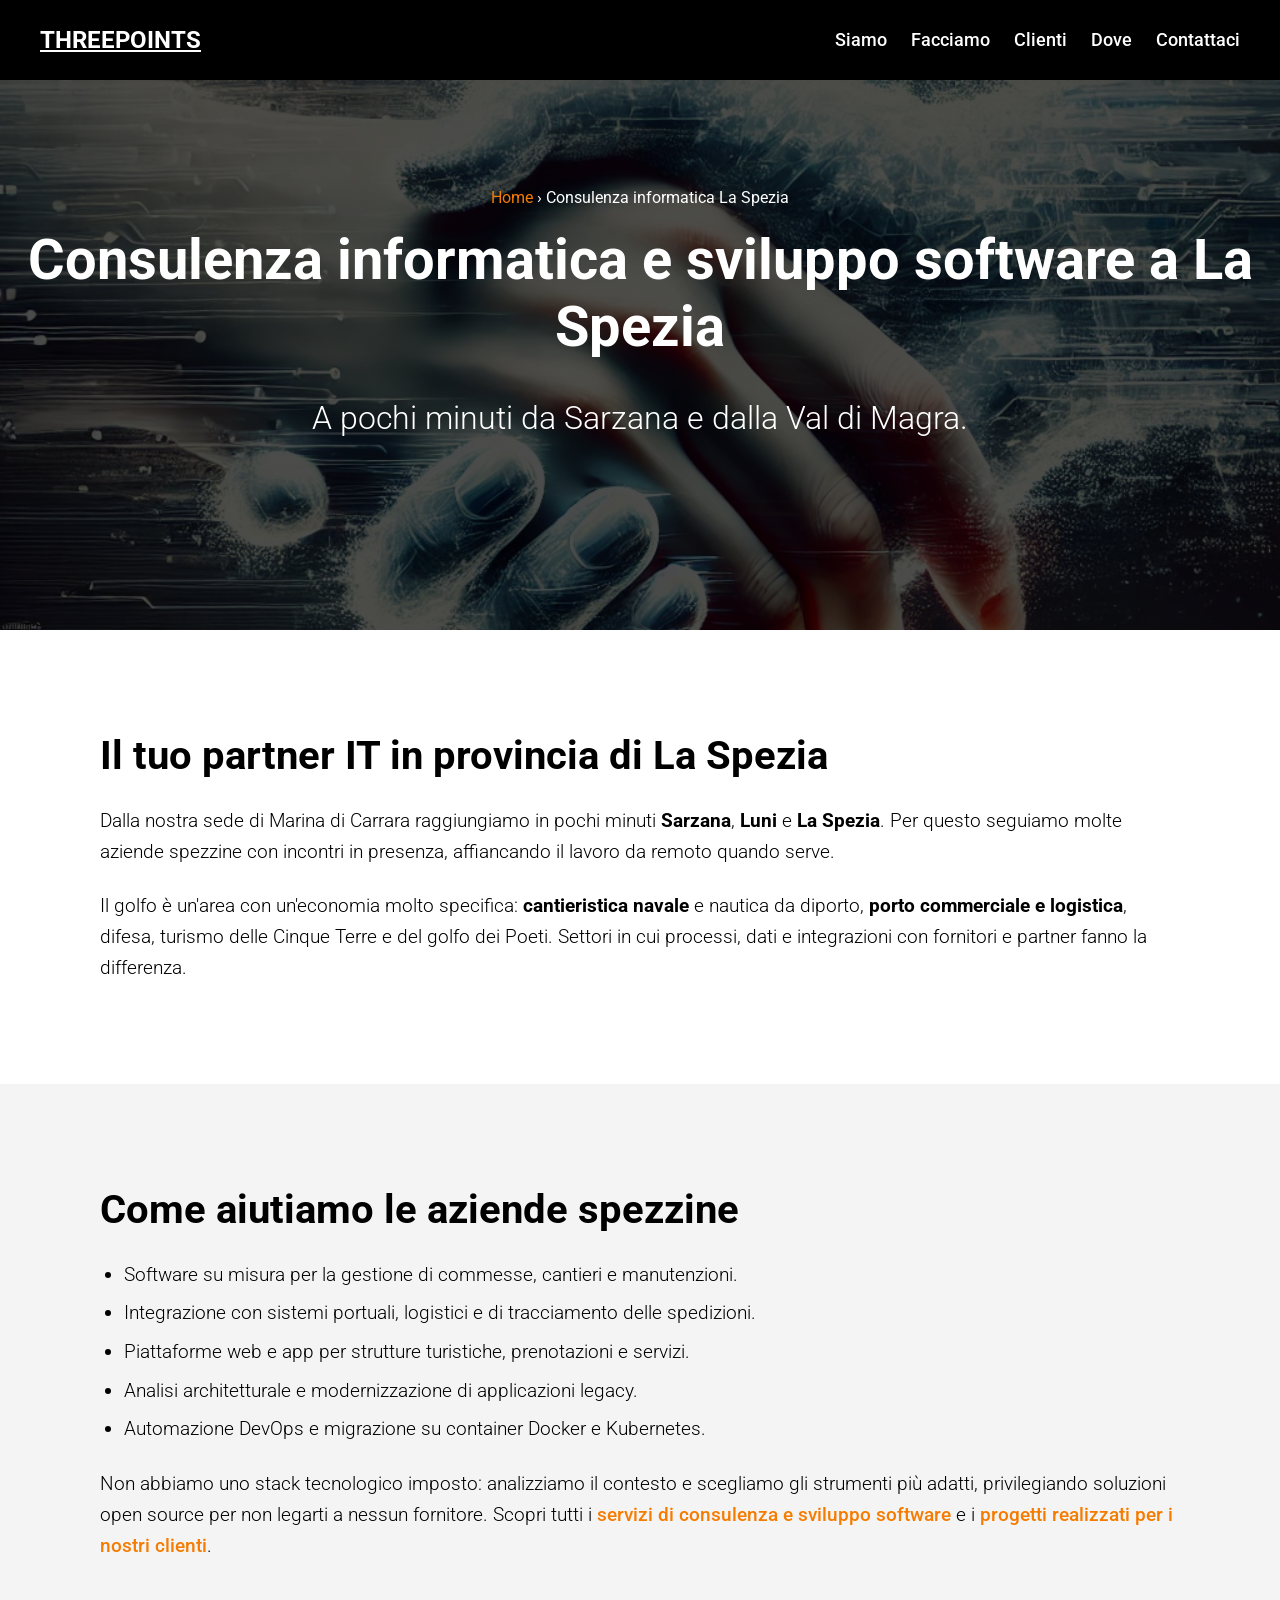
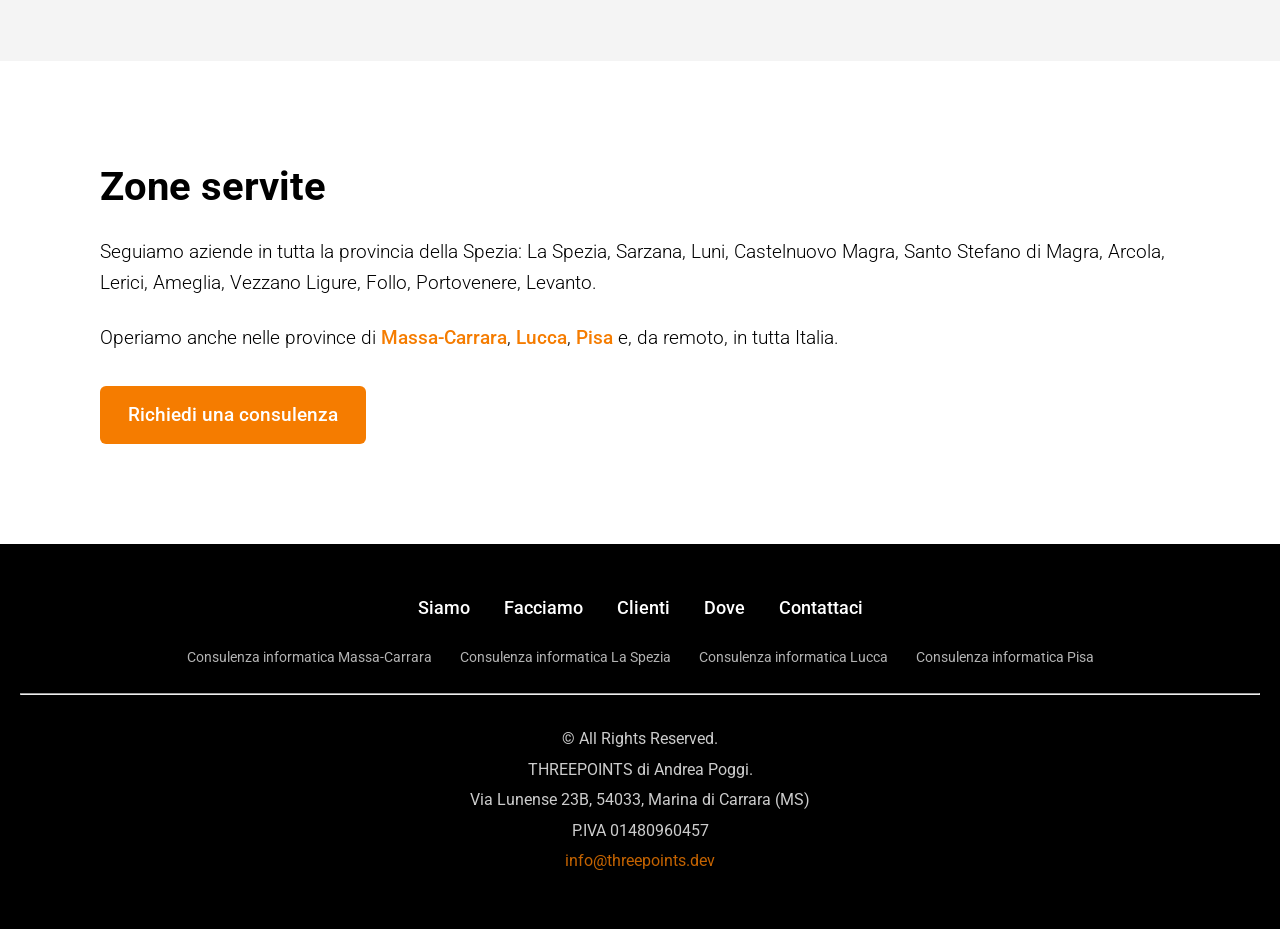
==== consulenza-informatica-la-spezia/index.html @ b41f0340 "Ottimizzazione SEO: meta tag, dati strutturati, pagine locali e sitemap - Title e meta description o" ====
<!DOCTYPE html>
<html lang="it" prefix="og: https://ogp.me/ns#">

<head>
    <meta charset="UTF-8">
    <meta name="viewport" content="width=device-width, initial-scale=1.0">

    <title>Consulenza Informatica e Sviluppo Software a La Spezia | Threepoints</title>
    <meta name="description" content="Consulenza informatica e sviluppo software su misura a La Spezia, Sarzana, Lerici e Val di Magra. A pochi minuti da Marina di Carrara: app, microservizi e DevOps.">
    <meta name="robots" content="index, follow, max-image-preview:large">
    <link rel="canonical" href="https://threepoints.dev/consulenza-informatica-la-spezia/">
    <meta name="theme-color" content="#000000">

    <meta property="og:title" content="Consulenza Informatica e Sviluppo Software a La Spezia | Threepoints" />
    <meta property="og:type" content="website" />
    <meta property="og:locale" content="it_IT" />
    <meta property="og:site_name" content="Threepoints" />
    <meta property="og:description" content="Consulenza informatica e sviluppo software su misura a La Spezia, Sarzana, Lerici e Val di Magra. A pochi minuti da Marina di Carrara: app, microservizi e DevOps." />
    <meta property="og:image" content="https://threepoints.dev/images/ogimage.png" />
    <meta property="og:url" content="https://threepoints.dev/consulenza-informatica-la-spezia/" />
    <meta name="twitter:card" content="summary_large_image">

    <link rel="icon" href="/images/favicon.png" />

    <script type="application/ld+json">
    {
        "@context": "https://schema.org",
        "@graph": [
            {
                "@type": "Service",
                "@id": "https://threepoints.dev/consulenza-informatica-la-spezia/#service",
                "name": "Consulenza informatica e sviluppo software - La Spezia",
                "serviceType": [
                    "Consulenza informatica",
                    "Sviluppo software su misura"
                ],
                "url": "https://threepoints.dev/consulenza-informatica-la-spezia/",
                "description": "Consulenza informatica e sviluppo software su misura a La Spezia, Sarzana, Lerici e Val di Magra. A pochi minuti da Marina di Carrara: app, microservizi e DevOps.",
                "provider": {
                    "@id": "https://threepoints.dev/#organization"
                },
                "areaServed": {
                    "@type": "AdministrativeArea",
                    "name": "Provincia della Spezia"
                }
            },
            {
                "@type": [
                    "ProfessionalService",
                    "LocalBusiness"
                ],
                "@id": "https://threepoints.dev/#organization",
                "name": "Threepoints",
                "url": "https://threepoints.dev/",
                "email": "info@threepoints.dev",
                "image": "https://threepoints.dev/images/ogimage.png",
                "address": {
                    "@type": "PostalAddress",
                    "streetAddress": "Via Lunense 23B",
                    "postalCode": "54033",
                    "addressLocality": "Marina di Carrara",
                    "addressRegion": "MS",
                    "addressCountry": "IT"
                }
            },
            {
                "@type": "BreadcrumbList",
                "itemListElement": [
                    {
                        "@type": "ListItem",
                        "position": 1,
                        "name": "Home",
                        "item": "https://threepoints.dev/"
                    },
                    {
                        "@type": "ListItem",
                        "position": 2,
                        "name": "Consulenza informatica La Spezia",
                        "item": "https://threepoints.dev/consulenza-informatica-la-spezia/"
                    }
                ]
            }
        ]
    }
    </script>

    <link rel="preconnect" href="https://fonts.googleapis.com" crossorigin>
    <link rel="preconnect" href="https://fonts.gstatic.com" crossorigin>
    <link rel="stylesheet"
        href="https://fonts.googleapis.com/css2?family=Roboto:ital,wght@0,100;0,300;0,400;0,500;0,700;0,900;1,100;1,300;1,400;1,500;1,700;1,900&display=swap">
    <link rel="stylesheet"
        href="https://fonts.googleapis.com/css2?family=Material+Symbols+Outlined:opsz,wght,FILL,GRAD@24,400,0,0" />

    <!-- CSS di base (in index.html è inline insieme alla schermata di caricamento) -->
    <style>
        * {
            margin: 0;
            padding: 0;
            box-sizing: border-box;
        }

        body {
            font-family: 'Roboto', sans-serif;
            line-height: 1.6;
        }
    </style>

    <link rel="stylesheet" href="/styles.css">
    <script defer src="/script.js"></script>
</head>

<body>
    <nav class="navbar">
        <div class="navbar-content">
            <div class="logo">
                <strong>
                    <a href="/">THREEPOINTS</a>
                </strong>
            </div>
            <div class="menu-desktop">
                <a href="/#siamo">Siamo</a>
                <a href="/#facciamo">Facciamo</a>
                <a href="/#clienti">Clienti</a>
                <a href="/#dove">Dove</a>
                <a href="/#contattaci">Contattaci</a>
            </div>
            <div class="menu-mobile">
                <button class="menu-toggle" id="menu-toggle" aria-label="Apri il menu">
                    <span class="material-symbols-outlined" style="color: white;">menu</span>
                </button>
            </div>
        </div>
        <div class="menu-mobile-items" id="mobile-menu">
            <button class="close-menu" id="close-menu" aria-label="Chiudi il menu">
                <span class="material-symbols-outlined">close</span>
            </button>
            <a href="/#siamo">Siamo</a>
            <a href="/#facciamo">Facciamo</a>
            <a href="/#clienti">Clienti</a>
            <a href="/#dove">Dove</a>
            <a href="/#contattaci">Contattaci</a>

            <div class="menu-mobile-footer" id="menu-mobile-footer">
                <p>© All Rights Reserved.</p>
                <p>THREEPOINTS di Andrea Poggi.</p>
                <p><a href="mailto:info@threepoints.dev">info@threepoints.dev</a></p>
            </div>
        </div>
    </nav>

    <header class="hero hero-local">
        <div class="hero-content">
            <nav class="breadcrumb" aria-label="Breadcrumb">
                <a href="/">Home</a> › Consulenza informatica La Spezia
            </nav>
            <h1>
                <span class="hero-title">Consulenza informatica e sviluppo software a La Spezia</span>
            </h1>
            <p>A pochi minuti da Sarzana e dalla Val di Magra.</p>
        </div>
    </header>

    <main>
    <section class="local-section">
        <div class="local-section-content">
            <h2 class="section-title">Il tuo partner IT in provincia di La Spezia</h2>

            <p>Dalla nostra sede di Marina di Carrara raggiungiamo in pochi minuti <strong>Sarzana</strong>, <strong>Luni</strong> e <strong>La Spezia</strong>. Per questo seguiamo molte aziende spezzine con incontri in presenza, affiancando il lavoro da remoto quando serve.</p>

            <p>Il golfo è un'area con un'economia molto specifica: <strong>cantieristica navale</strong> e nautica da diporto, <strong>porto commerciale e logistica</strong>, difesa, turismo delle Cinque Terre e del golfo dei Poeti. Settori in cui processi, dati e integrazioni con fornitori e partner fanno la differenza.</p>
        </div>
    </section>

    <section class="local-section alt">
        <div class="local-section-content">
            <h2 class="section-title">Come aiutiamo le aziende spezzine</h2>

            <ul>
                <li>Software su misura per la gestione di commesse, cantieri e manutenzioni.</li>
                <li>Integrazione con sistemi portuali, logistici e di tracciamento delle spedizioni.</li>
                <li>Piattaforme web e app per strutture turistiche, prenotazioni e servizi.</li>
                <li>Analisi architetturale e modernizzazione di applicazioni legacy.</li>
                <li>Automazione DevOps e migrazione su container Docker e Kubernetes.</li>
            </ul>

            <p>Non abbiamo uno stack tecnologico imposto: analizziamo il contesto e scegliamo gli strumenti più
                adatti, privilegiando soluzioni open source per non legarti a nessun fornitore. Scopri tutti i
                <a href="/#facciamo">servizi di consulenza e sviluppo software</a> e i
                <a href="/#clienti">progetti realizzati per i nostri clienti</a>.</p>
        </div>
    </section>

    <section class="local-section">
        <div class="local-section-content">
            <h2 class="section-title">Zone servite</h2>

            <p>Seguiamo aziende in tutta la provincia della Spezia: La Spezia, Sarzana, Luni, Castelnuovo Magra, Santo Stefano di Magra, Arcola, Lerici, Ameglia, Vezzano Ligure, Follo, Portovenere, Levanto.</p>

            <p>Operiamo anche nelle province di <a href="/consulenza-informatica-massa-carrara/">Massa-Carrara</a>, <a href="/consulenza-informatica-lucca/">Lucca</a>, <a href="/consulenza-informatica-pisa/">Pisa</a> e, da remoto, in tutta Italia.</p>

            <a class="local-cta" href="mailto:info@threepoints.dev?subject=Richiesta%20consulenza%20-%20La%20Spezia">Richiedi una consulenza</a>
        </div>
    </section>
    </main>

    <footer class="footer">
        <div class="footer-menu">
            <a href="/#siamo">Siamo</a>
            <a href="/#facciamo">Facciamo</a>
            <a href="/#clienti">Clienti</a>
            <a href="/#dove">Dove</a>
            <a href="/#contattaci">Contattaci</a>
        </div>
        <div class="footer-zone">
            <a href="/consulenza-informatica-massa-carrara/">Consulenza informatica Massa-Carrara</a>
            <a href="/consulenza-informatica-la-spezia/">Consulenza informatica La Spezia</a>
            <a href="/consulenza-informatica-lucca/">Consulenza informatica Lucca</a>
            <a href="/consulenza-informatica-pisa/">Consulenza informatica Pisa</a>
        </div>
        <hr><br>
        <address class="footer-info">
            <p>© All Rights Reserved.</p>
            <p>THREEPOINTS di Andrea Poggi.</p>
            <p>Via Lunense 23B, 54033, Marina di Carrara (MS)</p>
            <p>P.IVA 01480960457</p>
            <p><a href="mailto:info@threepoints.dev">info@threepoints.dev</a></p>
        </address>
    </footer>

</body>

</html>
---- styles.css ----
.icon-container {
    animation: enhancedZoomRotate 1.5s infinite ease-in-out;
}

@keyframes enhancedZoomRotate {
    0% {
        transform: scale(1) rotate(0deg);
        opacity: 0.8;
    }
    50% {
        transform: scale(1.3) rotate(180deg);
        opacity: 1;
    }
    100% {
        transform: scale(1) rotate(360deg);
        opacity: 0.8;
    }
}

#site-content {
    display: none; 
}

/* Navbar */
.navbar {
    position: fixed;
    top: 0;
    width: 100%;
    height: 80px;
    /* Altezza della navbar */
    background-color: #000;
    color: #fff;
    z-index: 100;
}

.navbar-content {
    display: flex;
    justify-content: space-between;
    /* Spaziatura tra logo e menu */
    align-items: center;
    height: 100%;
    /* Centra il contenuto verticalmente */
    max-width: 1200px;
    margin: 0 auto;
}


/* Dimensioni del testo per dispositivi mobili */
@media (max-width: 1200px) {
    .navbar-content {
        padding: 20px;
    }
}

.logo a {
    font-size: 1.5rem;
    font-weight: bold;
    color: #fff;
    text-decoration: underline;
}


/* Menu desktop */
.menu-desktop {
    display: none;
}

.menu-desktop a {
    color: #fff;
    margin-left: 1.5rem;
    text-decoration: none;
    font-weight: 500;
    font-size: 1.1rem;
}

.menu-desktop a:hover {
    text-decoration: underline;
}

/* Menu mobile */
.menu-mobile {
    display: block;
    position: relative;
    /* Necessario per il posizionamento del bottone */
}

.menu-toggle {
    background-color: #000;
    /* Sfondo nero per l'icona del menu */
    border: none;
    /* Rimuove il bordo */
    color: white;
    /* Colore dell'icona */
    cursor: pointer;
    /* Mostra il cursore a mano */
    padding: 10px;
    /* Padding per rendere più cliccabile */
    border-radius: 5px;
    /* Arrotonda gli angoli del pulsante */
}

.menu-mobile-items {
    position: fixed;
    /* Fisso per coprire lo schermo */
    top: 0;
    /* Inizia dall'alto della finestra */
    right: -100%;
    /* Inizialmente nascosto a destra */
    height: 100%;
    /* Copre tutta l'altezza */
    width: 80%;
    /* Larghezza della finestra del menu */
    background-color: #000;
    transition: right 0.3s ease;
    /* Animazione di apertura */
    padding: 20px;
    /* Padding interno */
    box-shadow: -2px 0 5px rgba(0, 0, 0, 0.5);
    /* Leggera ombra per effetto */
    z-index: 200;
    /* Assicura che sia sopra gli altri elementi */
}

.menu-mobile-items.open {
    right: 0;
    /* Sposta a sinistra per mostrare il menu */
}

.menu-mobile-items a {
    display: block;
    color: #fff;
    padding: 0.75rem 0;
    text-decoration: none;
    font-size: 1.2rem;
}

.menu-mobile-items a:hover {
    background-color: rgba(255, 255, 255, 0.1);
}

/* Chiudi il menu */
.close-menu {
    background: none;
    /* Nessuno sfondo */
    border: none;
    /* Rimuove il bordo */
    color: #fff;
    /* Colore dell'icona */
    font-size: 2rem;
    /* Dimensione dell'icona */
    cursor: pointer;
    /* Mostra il cursore a mano */
    top: 20px;
    /* Margine dall'alto */
    left: 20px;
    /* Margine da sinistra */
}

/* Posizionamento del footer in basso nel menu mobile */
.menu-mobile-footer {
    position: absolute;
    bottom: 20px;
    left: 0;
    width: 100%;
    text-align: center;
    color: white;
 
}


/* Posizionamento del footer in basso nel menu mobile */
.menu-mobile-footer p {
   
    font-size: 1rem;
}


.menu-mobile-footer a{
    color: #F57C00;
}

/* Quando il menu è aperto, mostriamo il footer */
.menu-mobile.open .menu-mobile-footer {
    right: 0;
}


/* Sezione Hero */
.hero {
    min-height: 100vh;
    padding: 100px 20px;
    position: relative;
    height: calc(100vh - 80px);
    /* Altezza pari a quella della finestra meno l'altezza della navbar */
    background-image: url('images/heroImage.webp');
    /* Inserisci qui il percorso dell'immagine */
    background-size: cover;
    /* Copre completamente */
    background-position: center;
    /* Centra l'immagine */
}

.hero::before {
    content: "";
    position: absolute;
    top: 0;
    left: 0;
    right: 0;
    bottom: 0;
    background: -webkit-linear-gradient(rgba(0, 0, 0, 0.7), rgba(0, 0, 0, 0.7));
    /* Velo scuro sopra l'immagine */
    background: linear-gradient(rgba(0, 0, 0, 0.7), rgba(0, 0, 0, 0.7));
    /* Supporto per i browser moderni */
    z-index: 1;
    /* Assicura che sia sopra l'immagine di sfondo */
}

.hero-content {
    position: relative;
    /* Necessario per sovrapporre il testo */
    z-index: 2;
    /* Assicura che il testo sia sopra il velo */
    display: flex;
    flex-direction: column;
    justify-content: center;
    align-items: center;
    height: 100%;
    /* Occupa tutta l'altezza della sezione */
    text-align: center;
    color: #fff;
    /* Colore del testo */
    margin-top: -70px;
    /* Sposta il testo verso l'alto */
}

.hero h1 {
    display: flex;
    flex-direction: column;
    align-items: center;
    margin-bottom: 1rem;
}

.hero-kicker {
    font-size: 26px;
    font-weight: 400;
    letter-spacing: 1px;
    text-transform: uppercase;
    opacity: .9;
}

.hero-title {
    font-size: 82px;
    line-height: 1.2;
    /* Dimensione del titolo */
    margin-bottom: 1rem;
    /* Spazio sotto il titolo */
}

.hero p {
    font-size: 32px;
    /* Dimensione del paragrafo */
    font-weight: 300;
}

.scroll-arrow {
    position: relative;
    /* Necessario per sovrapporre il testo */
    z-index: 2;
    /* Assicura che il testo sia sopra il velo */
    margin-top: 20px;
    margin-bottom: 10px;
    /* Distanza dal bordo inferiore della sezione */
    animation: bounce 2s infinite;
    /* Applicazione dell'animazione di oscillazione */
    display: flex;
    justify-content: center;
    /* Centra orizzontalmente l'icona */
}

/* Animazione di oscillazione */
@keyframes bounce {

    0%,
    100% {
        transform: translateY(0);
        /* Posizione iniziale e finale */
    }

    50% {
        transform: translateY(-10px);
        /* Oscilla di 10px verso l'alto */
    }
}


/* Stili per desktop e tablet */
@media(min-width: 759px) {
    .menu-desktop {
        display: flex;
    }

    .menu-mobile {
        display: none;
    }
}

/* Dimensioni del testo per dispositivi mobili */
@media (max-width: 759px) {
    .hero-kicker {
        font-size: 18px;
    }

    .hero-title {
        font-size: 60px;
        /* Dimensione del titolo per mobile */
    }

    .hero p {
        font-size: 22px;
        /* Dimensione del sottotitolo per mobile */
    }
}



/* Contenuto pagina */
section {
    text-align: center;
}


p {
    font-size: 1.2rem;
}


/* Sezione Siamo */

#siamo p {
    text-align: left;
    /* Allinea il testo a sinistra */
    font-weight: 300;
}


/* Stili per desktop e tablet */
@media(min-width: 759px) {
    #siamo {
        padding: 100px;

    }

    .siamo-section-content {
        max-width: 1200px;
        margin: 0 auto;
    }


}

/* Stili per desktop e tablet */
@media(max-width: 759px) {
    #siamo {
        padding: 100px 19px;
        /* Padding sui lati per dispositivi piccoli */
    }

    .siamo-section-content {
        max-width: 90%;
        /* Riduci la larghezza massima per creare più spazio attorno al testo */
        margin: 0 auto;
        /* Centra il contenuto */
    }
}

.siamo-section-content p {
    margin-top: 40px;
}

/* Sezione Facciamo */
#facciamo {
    background-color: #f4f4f4;

}

.section-title {
    text-align: left;
    /* Allinea il testo a sinistra */
    font-size: 2.5rem;
    /* Dimensione del titolo */
    font-weight: 700;
    /* Grassetto */
    line-height: 1.3;
    margin-bottom: 1rem;
}

/* Griglia per la sezione Facciamo */
.facciamo-grid {
    display: grid;
    grid-template-columns: 1fr 1fr;
    /* Due colonne */
    grid-gap: 40px;
    /* Spazio tra gli elementi */
    margin-top: 40px;
    text-align: left;
}

.facciamo-item {
    display: flex;
    /* Disposizione a sinistra-destra tra icona e testo */
    align-items: flex-start;
    /* Allinea le icone in alto */
}

.facciamo-item span {
    font-size: 50px;
    margin-right: 20px;
    color: #F57C00;
}

.facciamo-text h3 {
    font-size: 1.8rem;
    margin-bottom: 10px;
    font-weight: 500;
}

.facciamo-text p {
    font-size: 1.2rem;
    font-weight: 300;
    margin: 0;
    /* Elimina il margine extra */
}

@media (max-width: 447px) {
    #innovationicon {
        margin-top: 20px;
    }
}

@media (max-width: 461px) {
    #devops {
        margin-top: 20px;
    }
}

@media (max-width: 397px) {

    #container {
        margin-top: 20px;
    }
}

@media (max-width: 759px) {

    #microservizi {
        margin-top: -10px;
    }
}

/* Stili per dispositivi mobili */
@media (max-width: 759px) {
    .facciamo-grid {
        grid-template-columns: 1fr;
        /* Una colonna su dispositivi mobili */
    }

    .facciamo-item {
        flex-direction: column;
        /* Dispone l'icona sopra il testo sui dispositivi mobili */
    }

    .facciamo-text h3 {
        margin-left: 80px;
    }


    .facciamo-item span {
        position: absolute;
    }

    .facciamo-icon {

        /* Stili per desktop e tablet */
        @media(min-width: 759px) {
            .menu-desktop {
                display: flex;
            }

            .menu-mobile {
                display: none;
            }
        }

        margin-right: 0;
        margin-bottom: 10px;
        /* Spazio tra l'icona e il testo sui dispositivi mobili */
    }
}


/* Stili per desktop e tablet */
@media(min-width: 759px) {

    #facciamo {
        padding: 100px;

    }

    .facciamo-section-content {
        max-width: 1200px;
        margin: 0 auto;
    }

}

/* Stili per desktop e tablet */
@media(max-width: 759px) {

    #facciamo {
        padding: 100px 19px;
        /* Padding sui lati per dispositivi piccoli */
    }


    .facciamo-section-content {
        max-width: 90%;
        /* Riduci la larghezza massima per creare più spazio attorno al testo */
        margin: 0 auto;
        /* Centra il contenuto */
    }

}



/* Sezione Scegliamo */


.scegliamo-section-content {
    text-align: left;
}

/* Stili per desktop e tablet */
@media(min-width: 759px) {
    #scegliamo {
        padding: 100px;
    }

    .scegliamo-section-content {
        max-width: 1200px;
        margin: 0 auto;
    }

}

/* Stili per desktop e tablet */
@media(max-width: 759px) {
    #scegliamo {
        padding: 100px 19px;
        /* Padding sui lati per dispositivi piccoli */
    }

    .scegliamo-section-content {
        max-width: 90%;
        /* Riduci la larghezza massima per creare più spazio attorno al testo */
        margin: 0 auto;
        /* Centra il contenuto */
    }
}


/* Stili per dispositivi mobili */
@media (max-width: 1367px) {
    .scegliamo-grid {
        grid-row-gap: 40px;
    }

    .scegliamo-item {
        grid-row: auto;
        /* Riga 1 */
    }
}


/* Stili per dispositivi mobili */
@media (max-width: 1367px) {
    .scegliamo-item {
        margin-bottom: 30px;
        /* Riga 1 */
    }
}


/* Stili per dispositivi mobili */
@media (min-width: 1367px) {
    .scegliamo-grid {
        grid-row-gap: 40px;
    }


    /* Specifica le posizioni delle celle occupate */
    .scegliamo-item:nth-child(1) {
        grid-column: 1 / 2;
        /* Colonna 1 */
        grid-row: 1 / 2;
        /* Riga 1 */
    }

    .scegliamo-item:nth-child(2) {
        grid-column: 2 / 3;
        /* Colonna 2 */
        grid-row: 2 / 3;
        /* Riga 2 */
    }

    .scegliamo-item:nth-child(3) {
        grid-column: 1 / 2;
        /* Colonna 1 */
        grid-row: 3 / 4;
        /* Riga 3 */
    }

    .scegliamo-item:nth-child(4) {
        grid-column: 2 / 3;
        /* Colonna 2 */
        grid-row: 4 / 5;
        /* Riga 4 */
    }

}


.scegliamo-grid {
    display: grid;
    /* Quattro righe */
    margin-top: 40px;
}

/* Stile per gli elementi della griglia */
.scegliamo-item {
    position: relative;
    background-color: #fff;
    /* Sfondo bianco */
    border-radius: 8px;
    display: flex;
    align-items: center;
}

.scegl-icon {
    font-size: 120px;
    position: absolute;
    color: #F57C00;
    top: 50%;
    transform: translateY(-50%);
}

.scegliamo-text {
    margin-left: 150px;
    /* Spazio per lasciare spazio all'icona di sfondo */
}

.scegliamo-text h3 {
    font-size: 1.8rem;
    margin-bottom: 10px;
    font-weight: 500;
}

.scegliamo-text p {
    font-size: 1.2rem;
    font-weight: 300;
    margin: 0;
    /* Elimina il margine extra */
}

/* Media queries per dispositivi mobili */
@media (max-width: 759px) {
    .scegliamo-grid {
        grid-template-columns: 1fr;
        /* Una colonna su dispositivi mobili */
        grid-template-rows: repeat(4, auto);
        /* Una riga per ogni elemento */
    }

    .scegliamo-item {
        flex-direction: column;
        align-items: flex-start;
    }

    .scegliamo-text {
        margin-left: 0;
        margin-top: 20px;
    }

    .scegl-icon {
        position: static;
        font-size: 80px;
        transform: none;
        margin-bottom: -10px;
    }
}


/* Sezione Clienti */
#clienti {
    background-color: #f4f4f4;
    /* Sfondo leggero per distinguere la sezione */
}

.clienti-section-content {
    text-align: left;
    /* Allinea il testo a sinistra */
}


/* Stili per desktop e tablet */
@media(min-width: 759px) {
    #clienti {
        padding: 100px;

    }

    .clienti-section-content {
        max-width: 1200px;
        margin: 0 auto;
    }


}

/* Stili per desktop e tablet */
@media(max-width: 759px) {
    #clienti {
        padding: 100px 19px;
        /* Padding sui lati per dispositivi piccoli */
    }

    .clienti-section-content {
        max-width: 90%;
        /* Riduci la larghezza massima per creare più spazio attorno al testo */
        margin: 0 auto;
        /* Centra il contenuto */
    }
}


/* Card in colonna con più spazio */
.clienti-cards {
    display: flex;
    flex-direction: column;
    /* Dispone le card in colonna */
    gap: 40px;
    margin-top: 60px;
    /* Aumentato lo spazio tra le card */
}

/* Stile card */
.cliente-card {
    background-color: #fff;
    padding: 20px;
    border-radius: 8px;
    text-align: left;
    box-shadow: 0 4px 8px rgba(0, 0, 0, 0.1);
    /* Aggiunge un'ombra leggera */
    transition: transform 0.3s ease, box-shadow 0.3s ease;
    /* Animazione al hover */
}

/* Effetto hover */
.cliente-card:hover {
    transform: translateY(-10px);
    /* Solleva la card */
    box-shadow: 0 8px 16px rgba(0, 0, 0, 0.2);
    /* Ombra più intensa al hover */
}

/* Stile del logo */
.cliente-card-logo-container {
    height: 80px;
}

.cliente-card-logo-container img {
    width: 160px;
    height: auto;
    /* Immagine del logo */
}

.cliente-logo {
    width: 160px;
    height: auto;
    /* Dimensione dell'icona del logo */
    margin-bottom: 15px;
}

.cliente-title {
    font-size: 1.5rem;
    line-height: 1.3;
    margin-bottom: 10px;
    color: #000;
}

.cliente-description {
    font-size: 1rem;
    color: #333;
}

/* Bordo personalizzato per le diverse card */
#imolainformatica {
    border-left: 4px solid #13a538;
}

#apuacom {
    border-left: 4px solid rgba(232, 63, 66, 1);
}

#tis {
    border-left: 4px solid #702F8A;
    /* Bordo viola per TIS */
}

#tis-logo-container {
   margin-bottom: 20px;
}

.badges {
    display: flex;
    flex-wrap: wrap;
    gap: 8px;
    margin-top: 20px;
}

.badge {
    background-color: #E0E0E0; /* Colore neutro ispirato al Material Design */
    color: #424242; /* Testo scuro per leggibilità */
    padding: 6px 10px;
    margin: 3px;
    border-radius: 12px; /* Angoli arrotondati ma meno accentuati */
    font-size: 12px;
    font-weight: 500;
    text-transform: uppercase;
    letter-spacing: 0.5px;
    box-shadow: 0 1px 3px rgba(0, 0, 0, 0.12); /* Ombra leggera */
    transition: background-color 0.2s ease, box-shadow 0.2s ease;
    display: inline-flex;
    align-items: center;
}

/* Colori Material Design personalizzati per i badge */
/* Badge per Flutter */
.badge-flutter {
    background-color: #02569B;
    color: #fff;
}

/* Badge per Kotlin */
.badge-kotlin {
    background-color: #7F52FF;
    color: #fff;
}

/* Badge per Swift */
.badge-swift {
    background-color: #FA7343;
    color: #fff;
}

/* Badge per REST API */
.badge-restapi {
    background-color: #009688;
    color: #fff;
}

/* Badge per Analisi Architetturale - C4 Model */
.badge-architettura {
    background-color: #607D8B;
    color: #fff;
}

/* Badge per Django */
.badge-django {
    background-color: #092E20;
    color: #fff;
}

/* Badge per Spring Boot */
.badge-springboot {
    background-color: #6DB33F;
    color: #fff;
}

/* Badge per MySQL */
.badge-mysql {
    background-color: #00758F;
    color: #fff;
}

/* Badge per Oracle */
.badge-oracle {
    background-color: #F80000;
    color: #fff;
}

/* Badge per Maven */
.badge-maven {
    background-color: #C71A36;
    color: #fff;
}

.badge-java { background-color: #F5F5F5; color: #FF6F00; } /* Java - Arancione soft */
.badge-springboot { background-color: #E8F5E9; color: #2E7D32; } /* Spring Boot - Verde */
.badge-oracle { background-color: #FFEBEE; color: #D32F2F; } /* Oracle - Rosso tenue */
.badge-architettura { background-color: #ECEFF1; color: #455A64; } /* Architettura - Grigio Bluastro */
.badge-maven { background-color: #FFF8E1; color: #FBC02D; } /* Maven - Giallo tenue */
.badge-restapi { background-color: #E3F2FD; color: #0288D1; } /* RestAPI - Azzurro tenue */

/* Flutter */
.badge-flutter {
background-color: #E1F5FE; /* Azzurro chiarissimo */
    color: #039BE5; /* Blu leggero */
}

/* Kotlin */
.badge-kotlin {
    background-color: #F3E5F5; /* Viola chiarissimo */
    color: #7B1FA2; /* Viola più intenso */
}

/* Swift */
.badge-swift {
    background-color: #FFF3E0; /* Arancio chiarissimo */
    color: #FB8C00; /* Arancio più scuro */
}

/* MySQL */
.badge-mysql {
    background-color: #E0F7FA; /* Blu pastello leggero */
    color: #006064; /* Blu più intenso */
}

/* Django */
.badge-django {
    background-color: #E8EAF6; /* Blu-viola chiarissimo */
    color: #3949AB; /* Blu-viola più intenso */
}


/* Icona personalizzabile */
.badge::before {
    content: "⚙️"; /* Simbolo semplice */
    margin-right: 5px;
    font-size: 12px;
    color: #757575;
}


/* Stile responsive per clienti su dispositivi mobili */
@media (max-width: 759px) {
    .clienti-cards {
        flex-direction: column;
        /* Già disposte in colonna, nessun cambiamento necessario */
        gap: 20px;
    }

    .cliente-card {
        max-width: 100%;
        /* Le card occupano tutta la larghezza su mobile */
    }
}


/* Sezione Contatti */


.contattaci-section-content {
    text-align: left;
}

.contattaci-section-content p {
    margin-top: 40px;
}

/* Stili per desktop e tablet */
@media(min-width: 759px) {
    #contattaci {
        padding: 100px;

    }

    .contattaci-section-content {
        max-width: 1200px;
        margin: 0 auto;
    }


}

/* Stili per desktop e tablet */
@media(max-width: 759px) {
    #contattaci {
        padding: 100px 19px;
        /* Padding sui lati per dispositivi piccoli */
    }

    .contattaci-section-content {
        max-width: 90%;
        /* Riduci la larghezza massima per creare più spazio attorno al testo */
        margin: 0 auto;
        /* Centra il contenuto */
    }
}


#contattaci p {
    font-size: 1.2rem;
    color: #333;
}

#contattaci a {
    color: #F57C00;
    /* Colore arancione */
    text-decoration: none;
    font-weight: 500;
    font-size: 1.3rem;
}

#contattaci a:hover {
    text-decoration: underline;
    /* Sottolinea il link al passaggio del mouse */
}


/* Footer */
.footer {
    background-color: #000;
    /* Sfondo nero */
    color: #fff;
    /* Testo bianco */
    padding: 50px 20px;
    /* Spaziatura interna */
    text-align: center;
    /* Testo centrato */
}

.footer-menu {
    margin-bottom: 20px;
    /* Distanza dal resto del contenuto */
}

.footer-menu a {
    color: #fff;
    /* Colore del link bianco */
    margin: 0 15px;
    /* Spaziatura orizzontale tra i link */
    text-decoration: none;
    font-weight: 500;
    font-size: 1.1rem;
}

.footer-menu a:hover {
    text-decoration: underline;
    /* Sottolineatura al passaggio del mouse */
}

.footer-info p {
    margin: 5px 0;
    /* Spaziatura verticale minima tra i paragrafi */
    font-size: 1rem;
    opacity: .8;
}

.footer-info a {
    color: #F57C00;
    /* Colore arancione */
    text-decoration: none;
}

.footer-info a:hover {
    text-decoration: underline;
    /* Sottolinea il link al passaggio del mouse */
}

/* Sezioni Dove operiamo, FAQ e pagine locali */
#dove,
#faq,
.local-section {
    text-align: left;
}

#faq,
.local-section.alt {
    background-color: #f4f4f4;
}

.dove-section-content p,
.faq-section-content p,
.local-section-content p {
    font-weight: 300;
}

.dove-section-content > p {
    margin-top: 40px;
}

.dove-grid {
    display: grid;
    grid-template-columns: repeat(4, 1fr);
    gap: 24px;
    margin: 40px 0;
}

.dove-card {
    display: block;
    background-color: #fff;
    padding: 24px;
    border-radius: 8px;
    border-left: 4px solid #F57C00;
    box-shadow: 0 4px 8px rgba(0, 0, 0, 0.1);
    color: #000;
    text-decoration: none;
    transition: transform 0.3s ease, box-shadow 0.3s ease;
}

.dove-card:hover {
    transform: translateY(-6px);
    box-shadow: 0 8px 16px rgba(0, 0, 0, 0.2);
}

.dove-card span {
    font-size: 40px;
    color: #F57C00;
}

.dove-card h3 {
    font-size: 1.5rem;
    font-weight: 500;
}

.dove-card p {
    font-size: 1rem;
    color: #333;
}

.faq-section-content details {
    background-color: #fff;
    border-radius: 8px;
    padding: 20px 24px;
    margin-top: 16px;
    box-shadow: 0 2px 4px rgba(0, 0, 0, 0.08);
}

.faq-section-content details:first-of-type {
    margin-top: 40px;
}

.faq-section-content summary {
    font-size: 1.3rem;
    font-weight: 500;
    cursor: pointer;
}

.faq-section-content details p {
    margin-top: 12px;
}

.faq-section-content a,
.local-section-content a {
    color: #F57C00;
    font-weight: 500;
    text-decoration: none;
}

.faq-section-content a:hover,
.local-section-content a:hover {
    text-decoration: underline;
}

.local-section-content p {
    margin-top: 24px;
}

.local-section-content ul {
    margin: 24px 0 0 24px;
    font-size: 1.2rem;
    font-weight: 300;
}

.local-section-content li {
    margin-bottom: 8px;
}

.local-cta {
    display: inline-block;
    margin-top: 32px;
    padding: 14px 28px;
    background-color: #F57C00;
    border-radius: 6px;
    color: #fff !important;
    font-size: 1.2rem;
    font-weight: 500;
    text-decoration: none !important;
}

.local-cta:hover {
    background-color: #E65100;
}

.hero.hero-local {
    min-height: 70vh;
    height: auto;
    display: flex;
    flex-direction: column;
    justify-content: center;
}

.hero-local .hero-content {
    margin-top: 0;
}

.hero-local .hero-title {
    font-size: 56px;
}

.breadcrumb {
    font-size: 1rem;
    margin-bottom: 1rem;
}

.breadcrumb a {
    color: #F57C00;
    text-decoration: none;
}

.footer-zone {
    margin-bottom: 20px;
}

.footer-zone a {
    display: inline-block;
    color: #fff;
    opacity: .7;
    margin: 4px 12px;
    text-decoration: none;
    font-size: .9rem;
}

.footer-zone a:hover {
    text-decoration: underline;
}

address.footer-info {
    font-style: normal;
}

@media(min-width: 759px) {
    #dove,
    #faq,
    .local-section {
        padding: 100px;
    }

    .dove-section-content,
    .faq-section-content,
    .local-section-content {
        max-width: 1200px;
        margin: 0 auto;
    }
}

@media(max-width: 1100px) {
    .dove-grid {
        grid-template-columns: repeat(2, 1fr);
    }
}

@media(max-width: 759px) {
    #dove,
    #faq,
    .local-section {
        padding: 100px 19px;
    }

    .dove-section-content,
    .faq-section-content,
    .local-section-content {
        max-width: 90%;
        margin: 0 auto;
    }

    .dove-grid {
        grid-template-columns: 1fr;
    }

    .hero-local .hero-title {
        font-size: 40px;
    }
}
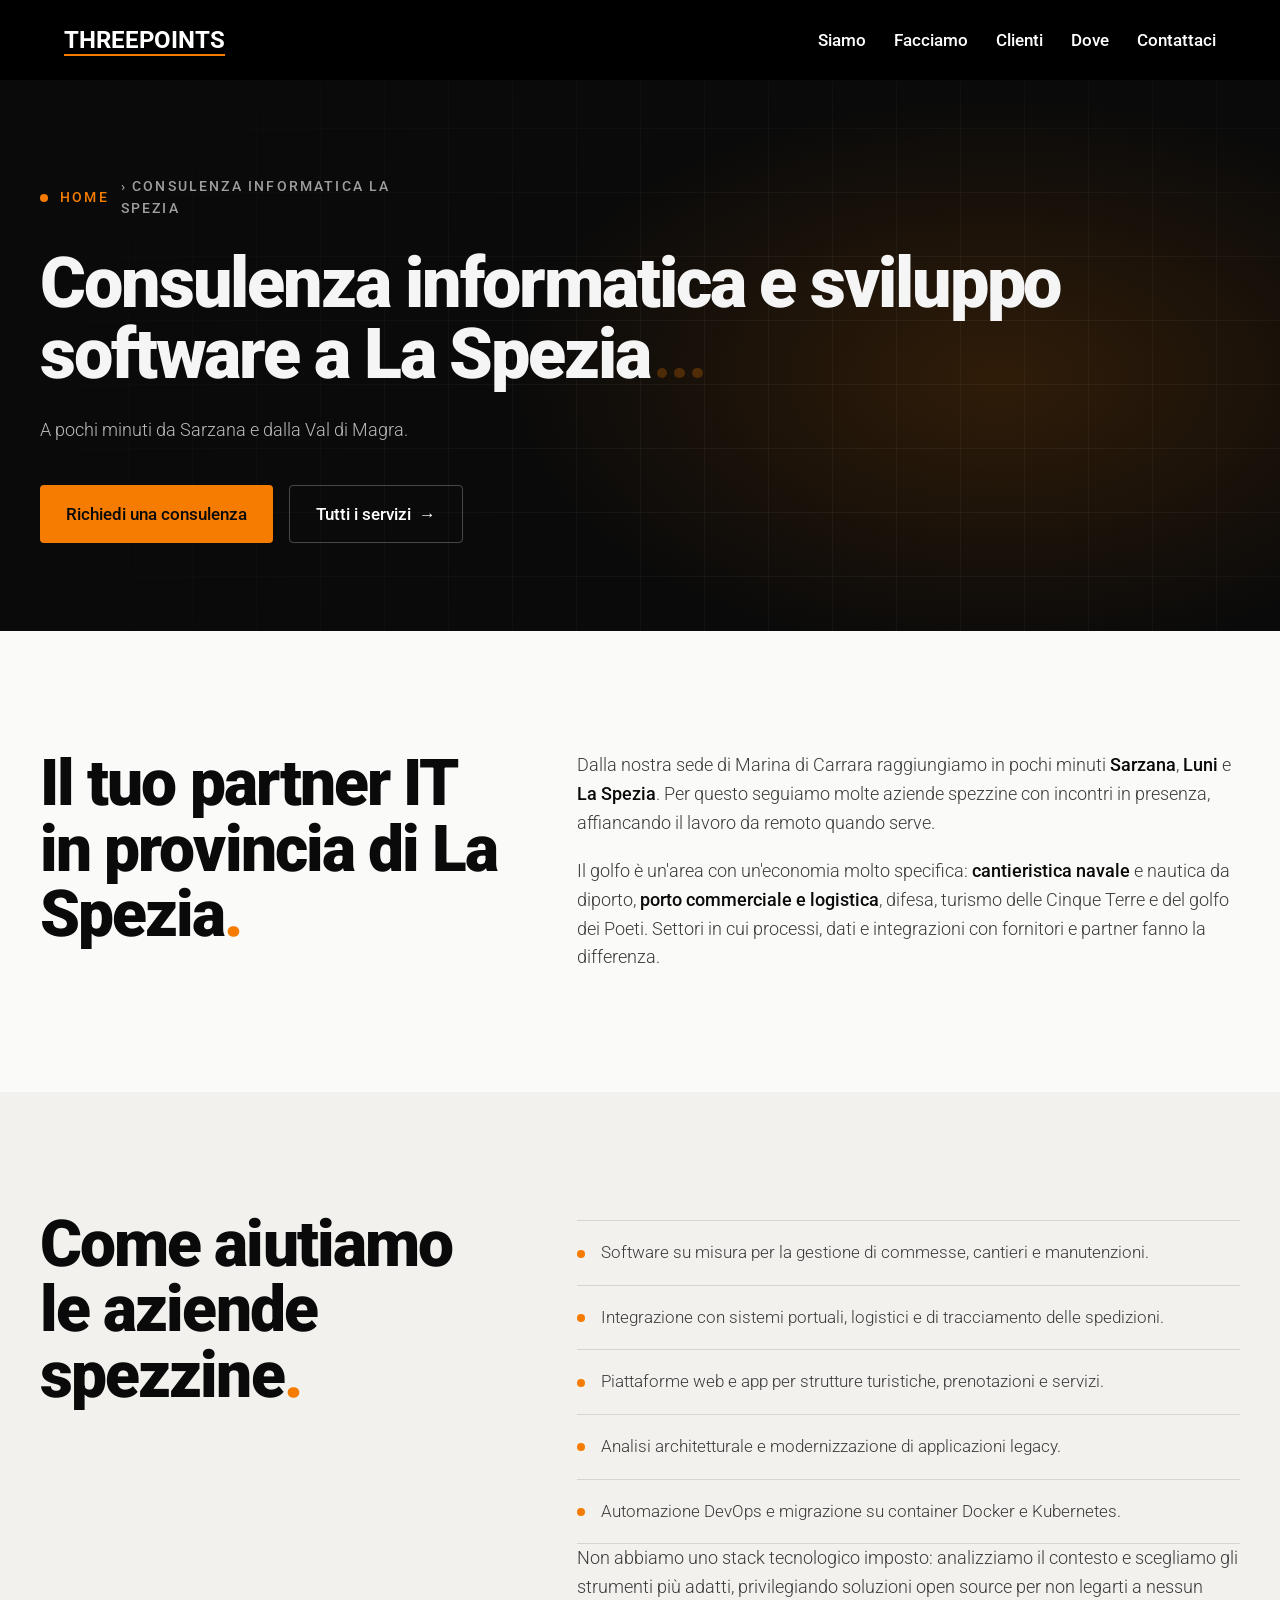
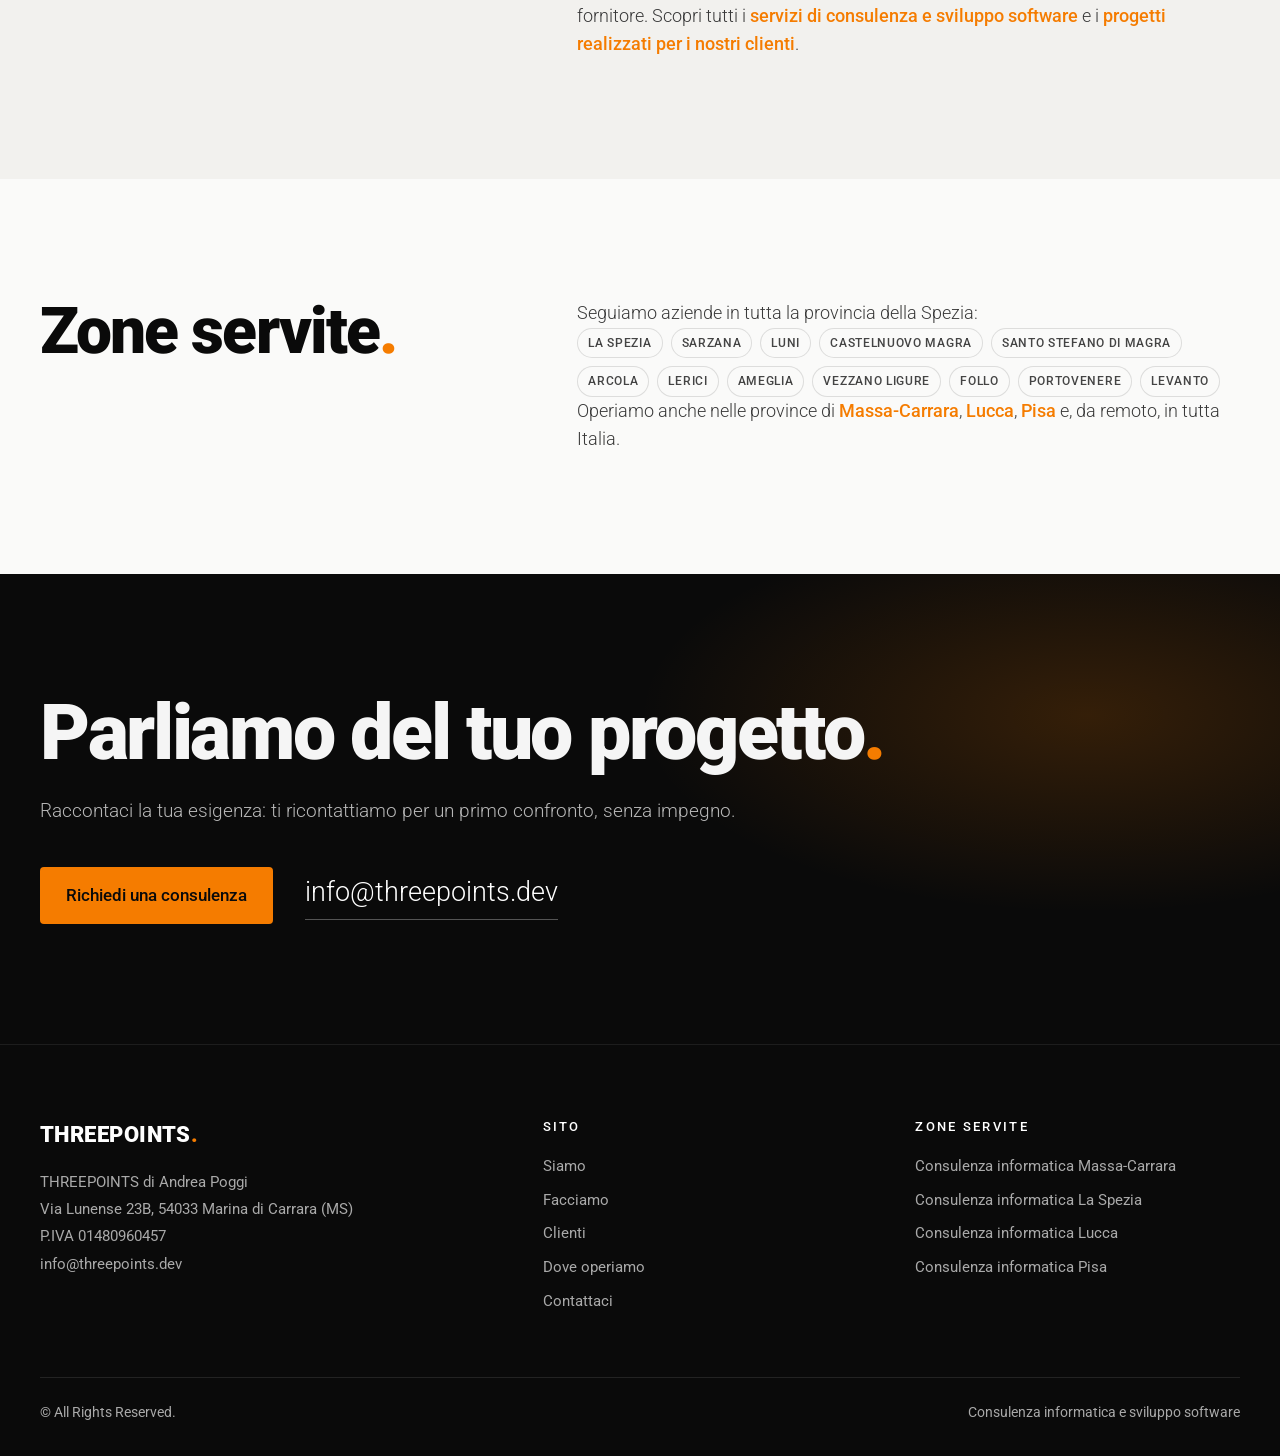
==== commit ed4881bc: "Nuovo design delle sezioni e animazioni fluide anche in Firefox - Sezioni ridisegnate nello stile de" ====
--- a/consulenza-informatica-la-spezia/index.html
+++ b/consulenza-informatica-la-spezia/index.html
@@ -4,6 +4,10 @@
 <head>
     <meta charset="UTF-8">
     <meta name="viewport" content="width=device-width, initial-scale=1.0">
+
+    <!-- Stato iniziale dell'ingresso: impostato prima del primo disegno.
+         Senza JavaScript la classe non c'è e il contenuto è subito visibile. -->
+    <script>document.documentElement.classList.add('pre')</script>
 
     <title>Consulenza Informatica e Sviluppo Software a La Spezia | Threepoints</title>
     <meta name="description" content="Consulenza informatica e sviluppo software su misura a La Spezia, Sarzana, Lerici e Val di Magra. A pochi minuti da Marina di Carrara: app, microservizi e DevOps.">
@@ -87,9 +91,9 @@
     <link rel="preconnect" href="https://fonts.googleapis.com" crossorigin>
     <link rel="preconnect" href="https://fonts.gstatic.com" crossorigin>
     <link rel="stylesheet"
-        href="https://fonts.googleapis.com/css2?family=Roboto:ital,wght@0,100;0,300;0,400;0,500;0,700;0,900;1,100;1,300;1,400;1,500;1,700;1,900&display=swap">
+        href="https://fonts.googleapis.com/css2?family=Roboto:wght@300;400;500;700;900&display=swap">
     <link rel="stylesheet"
-        href="https://fonts.googleapis.com/css2?family=Material+Symbols+Outlined:opsz,wght,FILL,GRAD@24,400,0,0" />
+        href="https://fonts.googleapis.com/css2?family=Material+Symbols+Outlined:opsz,wght,FILL,GRAD@24,400,0,0&icon_names=close,menu&display=block" />
 
     <!-- CSS di base (in index.html è inline insieme alla schermata di caricamento) -->
     <style>
@@ -148,83 +152,148 @@
         </div>
     </nav>
 
-    <header class="hero hero-local">
-        <div class="hero-content">
-            <nav class="breadcrumb" aria-label="Breadcrumb">
-                <a href="/">Home</a> › Consulenza informatica La Spezia
-            </nav>
-            <h1>
-                <span class="hero-title">Consulenza informatica e sviluppo software a La Spezia</span>
-            </h1>
-            <p>A pochi minuti da Sarzana e dalla Val di Magra.</p>
+    <header class="hero-v2 hero-v2-local">
+        <div class="hero-v2-inner">
+            <div class="hero-v2-copy">
+                <nav class="hero-v2-eyebrow" data-in="fade" aria-label="Breadcrumb">
+                    <span class="hero-v2-pulse" aria-hidden="true"></span>
+                    <a href="/">Home</a> › Consulenza informatica La Spezia
+                </nav>
+
+                <h1>
+                    <span class="hero-v2-title">
+                        <span class="line"><span data-in="line">Consulenza informatica e sviluppo software a La Spezia<span class="tp-dots"
+                                    aria-hidden="true"><i></i><i></i><i></i></span></span></span>
+                    </span>
+                </h1>
+
+                <p class="hero-v2-lead" data-in="fade">A pochi minuti da Sarzana e dalla Val di Magra.</p>
+
+                <div class="hero-v2-actions" data-in="fade">
+                    <a class="hero-v2-btn primary"
+                        href="mailto:info@threepoints.dev?subject=Richiesta%20consulenza%20-%20La%20Spezia">Richiedi una consulenza</a>
+                    <a class="hero-v2-btn ghost" href="/#facciamo">Tutti i servizi <span aria-hidden="true">→</span></a>
+                </div>
+            </div>
         </div>
     </header>
 
     <main>
-    <section class="local-section">
-        <div class="local-section-content">
-            <h2 class="section-title">Il tuo partner IT in provincia di La Spezia</h2>
-
-            <p>Dalla nostra sede di Marina di Carrara raggiungiamo in pochi minuti <strong>Sarzana</strong>, <strong>Luni</strong> e <strong>La Spezia</strong>. Per questo seguiamo molte aziende spezzine con incontri in presenza, affiancando il lavoro da remoto quando serve.</p>
-
-            <p>Il golfo è un'area con un'economia molto specifica: <strong>cantieristica navale</strong> e nautica da diporto, <strong>porto commerciale e logistica</strong>, difesa, turismo delle Cinque Terre e del golfo dei Poeti. Settori in cui processi, dati e integrazioni con fornitori e partner fanno la differenza.</p>
+    <section class="section">
+        <div class="section-inner split">
+            <div class="section-head">
+                <h2 class="section-title">Il tuo partner IT in provincia di La Spezia<span class="accent">.</span></h2>
+            </div>
+
+            <div class="prose">
+                <p>Dalla nostra sede di Marina di Carrara raggiungiamo in pochi minuti <strong>Sarzana</strong>, <strong>Luni</strong> e <strong>La Spezia</strong>. Per questo seguiamo molte aziende spezzine con incontri in presenza, affiancando il lavoro da remoto quando serve.</p>
+                <p>Il golfo è un'area con un'economia molto specifica: <strong>cantieristica navale</strong> e nautica da diporto, <strong>porto commerciale e logistica</strong>, difesa, turismo delle Cinque Terre e del golfo dei Poeti. Settori in cui processi, dati e integrazioni con fornitori e partner fanno la differenza.</p>
+            </div>
         </div>
     </section>
 
-    <section class="local-section alt">
-        <div class="local-section-content">
-            <h2 class="section-title">Come aiutiamo le aziende spezzine</h2>
-
-            <ul>
-                <li>Software su misura per la gestione di commesse, cantieri e manutenzioni.</li>
-                <li>Integrazione con sistemi portuali, logistici e di tracciamento delle spedizioni.</li>
-                <li>Piattaforme web e app per strutture turistiche, prenotazioni e servizi.</li>
-                <li>Analisi architetturale e modernizzazione di applicazioni legacy.</li>
-                <li>Automazione DevOps e migrazione su container Docker e Kubernetes.</li>
-            </ul>
-
-            <p>Non abbiamo uno stack tecnologico imposto: analizziamo il contesto e scegliamo gli strumenti più
-                adatti, privilegiando soluzioni open source per non legarti a nessun fornitore. Scopri tutti i
-                <a href="/#facciamo">servizi di consulenza e sviluppo software</a> e i
-                <a href="/#clienti">progetti realizzati per i nostri clienti</a>.</p>
+    <section class="section tone-2">
+        <div class="section-inner split">
+            <div class="section-head">
+                <h2 class="section-title">Come aiutiamo le aziende spezzine<span class="accent">.</span></h2>
+            </div>
+
+            <div class="prose">
+                <ul class="checklist">
+                    <li>Software su misura per la gestione di commesse, cantieri e manutenzioni.</li>
+                    <li>Integrazione con sistemi portuali, logistici e di tracciamento delle spedizioni.</li>
+                    <li>Piattaforme web e app per strutture turistiche, prenotazioni e servizi.</li>
+                    <li>Analisi architetturale e modernizzazione di applicazioni legacy.</li>
+                    <li>Automazione DevOps e migrazione su container Docker e Kubernetes.</li>
+                </ul>
+
+                <p>Non abbiamo uno stack tecnologico imposto: analizziamo il contesto e scegliamo gli strumenti più
+                    adatti, privilegiando soluzioni open source per non legarti a nessun fornitore. Scopri tutti i
+                    <a href="/#facciamo">servizi di consulenza e sviluppo software</a> e i
+                    <a href="/#clienti">progetti realizzati per i nostri clienti</a>.</p>
+            </div>
         </div>
     </section>
 
-    <section class="local-section">
-        <div class="local-section-content">
-            <h2 class="section-title">Zone servite</h2>
-
-            <p>Seguiamo aziende in tutta la provincia della Spezia: La Spezia, Sarzana, Luni, Castelnuovo Magra, Santo Stefano di Magra, Arcola, Lerici, Ameglia, Vezzano Ligure, Follo, Portovenere, Levanto.</p>
-
-            <p>Operiamo anche nelle province di <a href="/consulenza-informatica-massa-carrara/">Massa-Carrara</a>, <a href="/consulenza-informatica-lucca/">Lucca</a>, <a href="/consulenza-informatica-pisa/">Pisa</a> e, da remoto, in tutta Italia.</p>
-
-            <a class="local-cta" href="mailto:info@threepoints.dev?subject=Richiesta%20consulenza%20-%20La%20Spezia">Richiedi una consulenza</a>
+    <section class="section">
+        <div class="section-inner split">
+            <div class="section-head">
+                <h2 class="section-title">Zone servite<span class="accent">.</span></h2>
+            </div>
+
+            <div class="prose">
+                <p>Seguiamo aziende in tutta la provincia della Spezia:</p>
+                <div class="towns">
+                    <span class="badge">La Spezia</span>
+                    <span class="badge">Sarzana</span>
+                    <span class="badge">Luni</span>
+                    <span class="badge">Castelnuovo Magra</span>
+                    <span class="badge">Santo Stefano di Magra</span>
+                    <span class="badge">Arcola</span>
+                    <span class="badge">Lerici</span>
+                    <span class="badge">Ameglia</span>
+                    <span class="badge">Vezzano Ligure</span>
+                    <span class="badge">Follo</span>
+                    <span class="badge">Portovenere</span>
+                    <span class="badge">Levanto</span>
+                </div>
+                <p>Operiamo anche nelle province di <a href="/consulenza-informatica-massa-carrara/">Massa-Carrara</a>, <a href="/consulenza-informatica-lucca/">Lucca</a>, <a href="/consulenza-informatica-pisa/">Pisa</a> e, da remoto, in tutta Italia.</p>
+            </div>
+        </div>
+    </section>
+
+    <section class="section contact">
+        <div class="section-inner">
+            <div class="section-head">
+                <h2 class="section-title">Parliamo del tuo progetto<span class="accent">.</span></h2>
+                <p class="section-lead">Raccontaci la tua esigenza: ti ricontattiamo per un primo confronto,
+                    senza impegno.</p>
+            </div>
+
+            <div class="contact-actions">
+                <a class="btn primary"
+                    href="mailto:info@threepoints.dev?subject=Richiesta%20consulenza%20-%20La%20Spezia">Richiedi una consulenza</a>
+                <a class="contact-mail" href="mailto:info@threepoints.dev">info@threepoints.dev</a>
+            </div>
         </div>
     </section>
     </main>
 
     <footer class="footer">
-        <div class="footer-menu">
-            <a href="/#siamo">Siamo</a>
-            <a href="/#facciamo">Facciamo</a>
-            <a href="/#clienti">Clienti</a>
-            <a href="/#dove">Dove</a>
-            <a href="/#contattaci">Contattaci</a>
-        </div>
-        <div class="footer-zone">
-            <a href="/consulenza-informatica-massa-carrara/">Consulenza informatica Massa-Carrara</a>
-            <a href="/consulenza-informatica-la-spezia/">Consulenza informatica La Spezia</a>
-            <a href="/consulenza-informatica-lucca/">Consulenza informatica Lucca</a>
-            <a href="/consulenza-informatica-pisa/">Consulenza informatica Pisa</a>
-        </div>
-        <hr><br>
-        <address class="footer-info">
+        <div class="footer-inner">
+            <div>
+                <p class="footer-brand">THREEPOINTS<span aria-hidden="true">.</span></p>
+                <address>
+                    THREEPOINTS di Andrea Poggi<br>
+                    Via Lunense 23B, 54033 Marina di Carrara (MS)<br>
+                    P.IVA 01480960457<br>
+                    <a href="mailto:info@threepoints.dev">info@threepoints.dev</a>
+                </address>
+            </div>
+            <nav aria-label="Sezioni">
+                <p class="footer-heading">Sito</p>
+                <ul>
+                <li><a href="/#siamo">Siamo</a></li>
+                <li><a href="/#facciamo">Facciamo</a></li>
+                <li><a href="/#clienti">Clienti</a></li>
+                <li><a href="/#dove">Dove operiamo</a></li>
+                <li><a href="/#contattaci">Contattaci</a></li>
+                </ul>
+            </nav>
+            <nav aria-label="Zone servite">
+                <p class="footer-heading">Zone servite</p>
+                <ul>
+                <li><a href="/consulenza-informatica-massa-carrara/">Consulenza informatica Massa-Carrara</a></li>
+                <li><a href="/consulenza-informatica-la-spezia/">Consulenza informatica La Spezia</a></li>
+                <li><a href="/consulenza-informatica-lucca/">Consulenza informatica Lucca</a></li>
+                <li><a href="/consulenza-informatica-pisa/">Consulenza informatica Pisa</a></li>
+                </ul>
+            </nav>
+        </div>
+        <div class="footer-bottom">
             <p>© All Rights Reserved.</p>
-            <p>THREEPOINTS di Andrea Poggi.</p>
-            <p>Via Lunense 23B, 54033, Marina di Carrara (MS)</p>
-            <p>P.IVA 01480960457</p>
-            <p><a href="mailto:info@threepoints.dev">info@threepoints.dev</a></p>
-        </address>
+            <p>Consulenza informatica e sviluppo software</p>
+        </div>
     </footer>
 
 </body>
--- a/styles.css
+++ b/styles.css
@@ -1,3 +1,37 @@
+/* ==========================================================================
+   Threepoints - foglio di stile
+   Le regole di base (* e body) e la schermata di caricamento sono inline
+   nell'head di ogni pagina.
+   ========================================================================== */
+
+:root {
+    --tp-orange: #F57C00;
+    --tp-orange-hi: #ff8f1f;
+    --tp-ink: #0a0a0a;
+    --tp-paper: #fafaf9;
+    --tp-paper-2: #f2f1ee;
+    --tp-line: rgba(10, 10, 10, .12);
+    --tp-text: #3a3a3a;
+    --tp-muted: #6b6b6b;
+}
+
+html {
+    scroll-behavior: smooth;
+    scroll-padding-top: 80px;
+}
+
+body {
+    background: var(--tp-paper);
+    color: var(--tp-ink);
+}
+
+img {
+    max-width: 100%;
+}
+
+
+/* Schermata di caricamento ------------------------------------------------ */
+
 .icon-container {
     animation: enhancedZoomRotate 1.5s infinite ease-in-out;
 }
@@ -7,10 +41,12 @@
         transform: scale(1) rotate(0deg);
         opacity: 0.8;
     }
+
     50% {
         transform: scale(1.3) rotate(180deg);
         opacity: 1;
     }
+
     100% {
         transform: scale(1) rotate(360deg);
         opacity: 0.8;
@@ -18,16 +54,17 @@
 }
 
 #site-content {
-    display: none; 
-}
-
-/* Navbar */
+    display: none;
+}
+
+
+/* Navbar ------------------------------------------------------------------ */
+
 .navbar {
     position: fixed;
     top: 0;
     width: 100%;
     height: 80px;
-    /* Altezza della navbar */
     background-color: #000;
     color: #fff;
     z-index: 100;
@@ -36,1260 +73,1201 @@
 .navbar-content {
     display: flex;
     justify-content: space-between;
-    /* Spaziatura tra logo e menu */
     align-items: center;
     height: 100%;
-    /* Centra il contenuto verticalmente */
     max-width: 1200px;
     margin: 0 auto;
-}
-
-
-/* Dimensioni del testo per dispositivi mobili */
-@media (max-width: 1200px) {
-    .navbar-content {
-        padding: 20px;
-    }
+    padding: 0 24px;
 }
 
 .logo a {
     font-size: 1.5rem;
-    font-weight: bold;
+    font-weight: 700;
     color: #fff;
     text-decoration: underline;
-}
-
-
-/* Menu desktop */
+    text-decoration-color: var(--tp-orange);
+    text-decoration-thickness: 2px;
+    text-underline-offset: 6px;
+}
+
 .menu-desktop {
     display: none;
 }
 
 .menu-desktop a {
+    position: relative;
+    margin-left: 1.75rem;
     color: #fff;
-    margin-left: 1.5rem;
+    font-size: 1.05rem;
+    font-weight: 500;
     text-decoration: none;
-    font-weight: 500;
-    font-size: 1.1rem;
-}
-
-.menu-desktop a:hover {
-    text-decoration: underline;
-}
-
-/* Menu mobile */
+}
+
+.menu-desktop a::after {
+    content: "";
+    position: absolute;
+    left: 0;
+    right: 0;
+    bottom: -6px;
+    height: 2px;
+    background: var(--tp-orange);
+    transform: scaleX(0);
+    transform-origin: left;
+    transition: transform .25s ease;
+}
+
+.menu-desktop a:hover::after {
+    transform: scaleX(1);
+}
+
 .menu-mobile {
     display: block;
-    position: relative;
-    /* Necessario per il posizionamento del bottone */
 }
 
 .menu-toggle {
     background-color: #000;
-    /* Sfondo nero per l'icona del menu */
     border: none;
-    /* Rimuove il bordo */
-    color: white;
-    /* Colore dell'icona */
+    color: #fff;
     cursor: pointer;
-    /* Mostra il cursore a mano */
     padding: 10px;
-    /* Padding per rendere più cliccabile */
     border-radius: 5px;
-    /* Arrotonda gli angoli del pulsante */
 }
 
 .menu-mobile-items {
     position: fixed;
-    /* Fisso per coprire lo schermo */
     top: 0;
-    /* Inizia dall'alto della finestra */
     right: -100%;
-    /* Inizialmente nascosto a destra */
     height: 100%;
-    /* Copre tutta l'altezza */
     width: 80%;
-    /* Larghezza della finestra del menu */
+    padding: 20px;
     background-color: #000;
+    box-shadow: -2px 0 5px rgba(0, 0, 0, 0.5);
     transition: right 0.3s ease;
-    /* Animazione di apertura */
-    padding: 20px;
-    /* Padding interno */
-    box-shadow: -2px 0 5px rgba(0, 0, 0, 0.5);
-    /* Leggera ombra per effetto */
     z-index: 200;
-    /* Assicura che sia sopra gli altri elementi */
 }
 
 .menu-mobile-items.open {
     right: 0;
-    /* Sposta a sinistra per mostrare il menu */
 }
 
 .menu-mobile-items a {
     display: block;
+    padding: 0.75rem 0;
     color: #fff;
-    padding: 0.75rem 0;
+    font-size: 1.2rem;
     text-decoration: none;
-    font-size: 1.2rem;
 }
 
 .menu-mobile-items a:hover {
     background-color: rgba(255, 255, 255, 0.1);
 }
 
-/* Chiudi il menu */
 .close-menu {
     background: none;
-    /* Nessuno sfondo */
     border: none;
-    /* Rimuove il bordo */
     color: #fff;
-    /* Colore dell'icona */
     font-size: 2rem;
-    /* Dimensione dell'icona */
     cursor: pointer;
-    /* Mostra il cursore a mano */
-    top: 20px;
-    /* Margine dall'alto */
-    left: 20px;
-    /* Margine da sinistra */
-}
-
-/* Posizionamento del footer in basso nel menu mobile */
+}
+
 .menu-mobile-footer {
     position: absolute;
     bottom: 20px;
     left: 0;
     width: 100%;
     text-align: center;
-    color: white;
- 
-}
-
-
-/* Posizionamento del footer in basso nel menu mobile */
+    color: #fff;
+}
+
 .menu-mobile-footer p {
-   
     font-size: 1rem;
 }
 
-
-.menu-mobile-footer a{
-    color: #F57C00;
-}
-
-/* Quando il menu è aperto, mostriamo il footer */
-.menu-mobile.open .menu-mobile-footer {
-    right: 0;
-}
-
-
-/* Sezione Hero */
-.hero {
+.menu-mobile-footer a {
+    display: inline;
+    padding: 0;
+    font-size: 1rem;
+    color: var(--tp-orange);
+}
+
+@media (min-width: 759px) {
+    .menu-desktop {
+        display: flex;
+    }
+
+    .menu-mobile {
+        display: none;
+    }
+}
+
+
+/* Pulsanti ---------------------------------------------------------------- */
+
+.btn,
+.hero-v2-btn {
+    display: inline-flex;
+    align-items: center;
+    gap: 8px;
+    padding: 15px 26px;
+    border-radius: 4px;
+    font-size: 1.05rem;
+    font-weight: 500;
+    text-decoration: none;
+    transition: background-color .2s ease, border-color .2s ease, color .2s ease, transform .2s ease;
+}
+
+.btn.primary,
+.hero-v2-btn.primary {
+    background: var(--tp-orange);
+    color: var(--tp-ink);
+}
+
+.btn.primary:hover,
+.hero-v2-btn.primary:hover {
+    background: var(--tp-orange-hi);
+    transform: translateY(-2px);
+}
+
+.btn.ghost,
+.hero-v2-btn.ghost {
+    border: 1px solid rgba(255, 255, 255, .25);
+    color: #fff;
+}
+
+.btn.ghost:hover,
+.hero-v2-btn.ghost:hover {
+    border-color: var(--tp-orange);
+    color: var(--tp-orange);
+}
+
+
+/* Hero "Three points" ----------------------------------------------------- */
+
+.hero-v2 {
+    position: relative;
     min-height: 100vh;
-    padding: 100px 20px;
+    padding: 80px 24px 0;
+    display: flex;
+    flex-direction: column;
+    color: #f5f5f5;
+    overflow: hidden;
+}
+
+/* Sfondo dell'hero su un livello fisso dietro la pagina: il browser lo disegna
+   una volta sola e il testo animato ci scorre sopra senza farlo ridisegnare
+   (decisivo in Firefox con il disegno via CPU). Le sezioni successive hanno
+   uno sfondo pieno e lo coprono mentre si scorre. */
+.hero-v2::before {
+    content: "";
+    position: fixed;
+    inset: 0;
+    z-index: -1;
+    /* Griglia come piccola immagine ripetuta: due linear-gradient ripetuti ogni
+       64px diventano migliaia di pezzi da disegnare in Firefox */
+    background:
+        radial-gradient(55% 45% at 78% 42%, rgba(245, 124, 0, .16), transparent 70%),
+        radial-gradient(ellipse at 70% 45%, transparent 20%, var(--tp-ink) 75%),
+        url("data:image/svg+xml,%3Csvg xmlns='http://www.w3.org/2000/svg' width='64' height='64'%3E%3Cpath d='M0 .5H64M.5 0V64' stroke='%23fff' stroke-opacity='.045'/%3E%3C/svg%3E") 0 0 / 64px 64px,
+        var(--tp-ink);
+    pointer-events: none;
+}
+
+/* Hero fuori dallo schermo: il livello fisso è coperto, non serve comporlo */
+.hero-v2.is-offscreen::before {
+    visibility: hidden;
+}
+
+.hero-v2-inner {
     position: relative;
-    height: calc(100vh - 80px);
-    /* Altezza pari a quella della finestra meno l'altezza della navbar */
-    background-image: url('images/heroImage.webp');
-    /* Inserisci qui il percorso dell'immagine */
-    background-size: cover;
-    /* Copre completamente */
-    background-position: center;
-    /* Centra l'immagine */
-}
-
-.hero::before {
+    flex: 1;
+    width: 100%;
+    max-width: 1200px;
+    margin: 0 auto;
+    padding: 48px 0;
+    display: grid;
+    grid-template-columns: 1.2fr .8fr;
+    align-items: center;
+    gap: 48px;
+}
+
+.hero-v2-eyebrow {
+    display: inline-flex;
+    align-items: center;
+    gap: 12px;
+    font-size: .85rem;
+    font-weight: 500;
+    letter-spacing: .16em;
+    text-transform: uppercase;
+    color: rgba(255, 255, 255, .6);
+}
+
+.hero-v2-eyebrow a {
+    color: var(--tp-orange);
+    text-decoration: none;
+}
+
+.hero-v2-pulse {
+    position: relative;
+    flex: 0 0 8px;
+    height: 8px;
+    border-radius: 50%;
+    background: var(--tp-orange);
+}
+
+.hero-v2-pulse::after {
     content: "";
     position: absolute;
+    inset: 0;
+    border-radius: 50%;
+    background: var(--tp-orange);
+    opacity: 0;
+}
+
+.done .hero-v2-pulse::after {
+    animation: tpPulse 2s infinite ease-out;
+}
+
+.hero-v2 h1 {
+    margin-top: 28px;
+    font-weight: inherit;
+}
+
+.hero-v2-title {
+    display: block;
+    font-size: clamp(3rem, 7vw, 6.2rem);
+    font-weight: 900;
+    line-height: .98;
+    letter-spacing: -.03em;
+}
+
+/* Maschera di riga: il testo sale da sotto il bordo della riga */
+.hero-v2-title .line {
+    display: block;
+    overflow: hidden;
+    padding-bottom: .06em;
+    margin-bottom: -.06em;
+}
+
+.hero-v2-title .line > span {
+    display: inline-block;
+}
+
+.tp-dots {
+    display: inline-flex;
+    gap: .1em;
+    margin-left: .1em;
+}
+
+.tp-dots i {
+    display: inline-block;
+    width: .15em;
+    height: .15em;
+    border-radius: 50%;
+    background: var(--tp-orange);
+    opacity: .25;
+}
+
+.done .tp-dots i {
+    animation: tpDot 1.8s infinite ease-in-out;
+}
+
+.done .tp-dots i:nth-child(2) {
+    animation-delay: .25s;
+}
+
+.done .tp-dots i:nth-child(3) {
+    animation-delay: .5s;
+}
+
+.hero-v2-kicker {
+    display: block;
+    margin-top: 22px;
+    font-size: clamp(1.2rem, 2.3vw, 1.8rem);
+    font-weight: 300;
+    color: var(--tp-orange);
+}
+
+.hero-v2-lead {
+    margin-top: 24px;
+    max-width: 34em;
+    font-size: 1.15rem;
+    font-weight: 300;
+    color: rgba(255, 255, 255, .72);
+}
+
+.hero-v2-actions {
+    display: flex;
+    flex-wrap: wrap;
+    gap: 16px;
+    margin-top: 40px;
+}
+
+/* Triangolo: l'SVG è statico, le parti animate sono livelli HTML che
+   usano solo transform e opacity, così l'animazione resta sul compositor. */
+.tp-stage {
+    position: relative;
+    width: 100%;
+    max-width: 420px;
+    margin-left: auto;
+    aspect-ratio: 400 / 380;
+}
+
+.tp-stage svg {
+    position: absolute;
+    inset: 0;
+    width: 100%;
+    height: 100%;
+    overflow: visible;
+}
+
+.tp-edge {
+    fill: none;
+    stroke: rgba(255, 255, 255, .22);
+    stroke-width: 1.5;
+}
+
+.tp-node {
+    fill: var(--tp-orange);
+}
+
+.tp-stage text {
+    fill: rgba(255, 255, 255, .8);
+    font-family: 'Roboto', sans-serif;
+    font-size: 15px;
+    font-weight: 500;
+    letter-spacing: .08em;
+    text-transform: uppercase;
+}
+
+/* Il margine in % è calcolato sulla larghezza del contenitore, anche quello
+   verticale: -6.5% centra un anello largo 13%. */
+.tp-ring {
+    position: absolute;
+    left: var(--x);
+    top: var(--y);
+    width: 13%;
+    aspect-ratio: 1;
+    margin: -6.5% 0 0 -6.5%;
+    border: 1.5px solid var(--tp-orange);
+    border-radius: 50%;
+    opacity: 0;
+}
+
+.done .tp-ring {
+    animation: tpRing 2.4s var(--delay, 0s) infinite ease-out;
+}
+
+/* Livello grande quanto il palco: translate in % sposta il punto nelle
+   coordinate del palco (50% 15.79% = vertice 200,60 del viewBox). */
+.tp-runner {
+    position: absolute;
+    inset: 0;
+    opacity: 0;
+    pointer-events: none;
+}
+
+.done .tp-runner {
+    opacity: 1;
+    animation: tpRun 7s linear infinite;
+}
+
+.tp-runner::before {
+    content: "";
+    position: absolute;
+    left: 0;
     top: 0;
-    left: 0;
-    right: 0;
-    bottom: 0;
-    background: -webkit-linear-gradient(rgba(0, 0, 0, 0.7), rgba(0, 0, 0, 0.7));
-    /* Velo scuro sopra l'immagine */
-    background: linear-gradient(rgba(0, 0, 0, 0.7), rgba(0, 0, 0, 0.7));
-    /* Supporto per i browser moderni */
-    z-index: 1;
-    /* Assicura che sia sopra l'immagine di sfondo */
-}
-
-.hero-content {
+    width: 10px;
+    height: 10px;
+    margin: -5px 0 0 -5px;
+    border-radius: 50%;
+    background: #fff;
+}
+
+.hero-v2-strip {
     position: relative;
-    /* Necessario per sovrapporre il testo */
-    z-index: 2;
-    /* Assicura che il testo sia sopra il velo */
-    display: flex;
-    flex-direction: column;
-    justify-content: center;
-    align-items: center;
-    height: 100%;
-    /* Occupa tutta l'altezza della sezione */
-    text-align: center;
-    color: #fff;
-    /* Colore del testo */
-    margin-top: -70px;
-    /* Sposta il testo verso l'alto */
-}
-
-.hero h1 {
-    display: flex;
-    flex-direction: column;
-    align-items: center;
-    margin-bottom: 1rem;
-}
-
-.hero-kicker {
-    font-size: 26px;
-    font-weight: 400;
-    letter-spacing: 1px;
-    text-transform: uppercase;
-    opacity: .9;
-}
-
-.hero-title {
-    font-size: 82px;
-    line-height: 1.2;
-    /* Dimensione del titolo */
-    margin-bottom: 1rem;
-    /* Spazio sotto il titolo */
-}
-
-.hero p {
-    font-size: 32px;
-    /* Dimensione del paragrafo */
-    font-weight: 300;
-}
-
-.scroll-arrow {
-    position: relative;
-    /* Necessario per sovrapporre il testo */
-    z-index: 2;
-    /* Assicura che il testo sia sopra il velo */
-    margin-top: 20px;
-    margin-bottom: 10px;
-    /* Distanza dal bordo inferiore della sezione */
-    animation: bounce 2s infinite;
-    /* Applicazione dell'animazione di oscillazione */
-    display: flex;
-    justify-content: center;
-    /* Centra orizzontalmente l'icona */
-}
-
-/* Animazione di oscillazione */
-@keyframes bounce {
+    margin: 0 -24px;
+    padding: 22px 24px;
+    border-top: 1px solid rgba(255, 255, 255, .1);
+}
+
+.hero-v2-strip ul {
+    max-width: 1200px;
+    margin: 0 auto;
+    display: flex;
+    flex-wrap: wrap;
+    gap: 8px 28px;
+    list-style: none;
+}
+
+.hero-v2-strip li {
+    font-size: .95rem;
+    color: rgba(255, 255, 255, .6);
+}
+
+.hero-v2-strip li::before {
+    content: "";
+    display: inline-block;
+    width: 5px;
+    height: 5px;
+    margin: 0 10px 2px 0;
+    border-radius: 50%;
+    background: var(--tp-orange);
+}
+
+/* Stato iniziale dell'ingresso: le animazioni vere le crea script.js */
+.pre [data-in="fade"] {
+    opacity: 0;
+}
+
+.pre [data-in="line"] {
+    transform: translateY(110%);
+}
+
+/* Blocchi delle sezioni in attesa di comparire (classe impostata da script.js) */
+.rv-wait {
+    opacity: 0;
+}
+
+/* Hero fuori dallo schermo: animazioni in pausa (classe impostata da script.js) */
+.hero-v2.is-offscreen *,
+.hero-v2.is-offscreen *::before,
+.hero-v2.is-offscreen *::after {
+    animation-play-state: paused !important;
+}
+
+/* Hero ridotto delle pagine per provincia */
+.hero-v2.hero-v2-local {
+    min-height: auto;
+}
+
+.hero-v2-local .hero-v2-inner {
+    grid-template-columns: 1fr;
+    padding: 96px 0 88px;
+}
+
+.hero-v2-local .hero-v2-title {
+    font-size: clamp(2.4rem, 5.5vw, 4.6rem);
+    line-height: 1.02;
+}
+
+@keyframes tpDot {
 
     0%,
     100% {
-        transform: translateY(0);
-        /* Posizione iniziale e finale */
-    }
-
-    50% {
-        transform: translateY(-10px);
-        /* Oscilla di 10px verso l'alto */
-    }
-}
-
-
-/* Stili per desktop e tablet */
-@media(min-width: 759px) {
-    .menu-desktop {
-        display: flex;
-    }
-
-    .menu-mobile {
-        display: none;
-    }
-}
-
-/* Dimensioni del testo per dispositivi mobili */
-@media (max-width: 759px) {
-    .hero-kicker {
-        font-size: 18px;
-    }
-
-    .hero-title {
-        font-size: 60px;
-        /* Dimensione del titolo per mobile */
-    }
-
-    .hero p {
-        font-size: 22px;
-        /* Dimensione del sottotitolo per mobile */
-    }
-}
-
-
-
-/* Contenuto pagina */
-section {
-    text-align: center;
-}
-
-
-p {
-    font-size: 1.2rem;
-}
-
-
-/* Sezione Siamo */
-
-#siamo p {
-    text-align: left;
-    /* Allinea il testo a sinistra */
-    font-weight: 300;
-}
-
-
-/* Stili per desktop e tablet */
-@media(min-width: 759px) {
-    #siamo {
-        padding: 100px;
-
-    }
-
-    .siamo-section-content {
-        max-width: 1200px;
-        margin: 0 auto;
-    }
-
-
-}
-
-/* Stili per desktop e tablet */
-@media(max-width: 759px) {
-    #siamo {
-        padding: 100px 19px;
-        /* Padding sui lati per dispositivi piccoli */
-    }
-
-    .siamo-section-content {
-        max-width: 90%;
-        /* Riduci la larghezza massima per creare più spazio attorno al testo */
-        margin: 0 auto;
-        /* Centra il contenuto */
-    }
-}
-
-.siamo-section-content p {
-    margin-top: 40px;
-}
-
-/* Sezione Facciamo */
-#facciamo {
-    background-color: #f4f4f4;
-
+        opacity: .25;
+    }
+
+    40% {
+        opacity: 1;
+    }
+}
+
+@keyframes tpPulse {
+    0% {
+        transform: scale(1);
+        opacity: .6;
+    }
+
+    70%,
+    100% {
+        transform: scale(2.6);
+        opacity: 0;
+    }
+}
+
+@keyframes tpRing {
+    0% {
+        transform: scale(.6);
+        opacity: .6;
+    }
+
+    100% {
+        transform: scale(1.5);
+        opacity: 0;
+    }
+}
+
+@keyframes tpRun {
+
+    0%,
+    100% {
+        transform: translate(50%, 15.79%);
+    }
+
+    33.33% {
+        transform: translate(85%, 78.95%);
+    }
+
+    66.67% {
+        transform: translate(15%, 78.95%);
+    }
+}
+
+
+/* Sezioni ----------------------------------------------------------------- */
+
+.section {
+    position: relative;
+    padding: 120px 24px;
+    /* Sfondo pieno: copre il livello fisso dell'hero durante lo scroll */
+    background: var(--tp-paper);
+}
+
+.section-inner {
+    position: relative;
+    max-width: 1200px;
+    margin: 0 auto;
+}
+
+.section.tone-2 {
+    background: var(--tp-paper-2);
+}
+
+.section.dark {
+    background: var(--tp-ink);
+    color: #f5f5f5;
+    overflow: hidden;
+}
+
+.section.has-grid {
+    background:
+        radial-gradient(ellipse at 85% 20%, transparent 10%, var(--tp-ink) 60%),
+        url("data:image/svg+xml,%3Csvg xmlns='http://www.w3.org/2000/svg' width='64' height='64'%3E%3Cpath d='M0 .5H64M.5 0V64' stroke='%23fff' stroke-opacity='.045'/%3E%3C/svg%3E") 0 0 / 64px 64px,
+        var(--tp-ink);
 }
 
 .section-title {
-    text-align: left;
-    /* Allinea il testo a sinistra */
-    font-size: 2.5rem;
-    /* Dimensione del titolo */
-    font-weight: 700;
-    /* Grassetto */
-    line-height: 1.3;
-    margin-bottom: 1rem;
-}
-
-/* Griglia per la sezione Facciamo */
-.facciamo-grid {
-    display: grid;
-    grid-template-columns: 1fr 1fr;
-    /* Due colonne */
-    grid-gap: 40px;
-    /* Spazio tra gli elementi */
-    margin-top: 40px;
-    text-align: left;
-}
-
-.facciamo-item {
-    display: flex;
-    /* Disposizione a sinistra-destra tra icona e testo */
-    align-items: flex-start;
-    /* Allinea le icone in alto */
-}
-
-.facciamo-item span {
-    font-size: 50px;
-    margin-right: 20px;
-    color: #F57C00;
-}
-
-.facciamo-text h3 {
-    font-size: 1.8rem;
-    margin-bottom: 10px;
-    font-weight: 500;
-}
-
-.facciamo-text p {
+    font-size: clamp(2.4rem, 5vw, 4rem);
+    font-weight: 900;
+    line-height: 1.02;
+    letter-spacing: -.03em;
+}
+
+.section-title .accent {
+    color: var(--tp-orange);
+}
+
+.section-lead {
+    margin-top: 24px;
+    max-width: 40em;
     font-size: 1.2rem;
     font-weight: 300;
-    margin: 0;
-    /* Elimina il margine extra */
-}
-
-@media (max-width: 447px) {
-    #innovationicon {
-        margin-top: 20px;
-    }
-}
-
-@media (max-width: 461px) {
-    #devops {
-        margin-top: 20px;
-    }
-}
-
-@media (max-width: 397px) {
-
-    #container {
-        margin-top: 20px;
-    }
-}
-
-@media (max-width: 759px) {
-
-    #microservizi {
-        margin-top: -10px;
-    }
-}
-
-/* Stili per dispositivi mobili */
-@media (max-width: 759px) {
-    .facciamo-grid {
-        grid-template-columns: 1fr;
-        /* Una colonna su dispositivi mobili */
-    }
-
-    .facciamo-item {
-        flex-direction: column;
-        /* Dispone l'icona sopra il testo sui dispositivi mobili */
-    }
-
-    .facciamo-text h3 {
-        margin-left: 80px;
-    }
-
-
-    .facciamo-item span {
-        position: absolute;
-    }
-
-    .facciamo-icon {
-
-        /* Stili per desktop e tablet */
-        @media(min-width: 759px) {
-            .menu-desktop {
-                display: flex;
-            }
-
-            .menu-mobile {
-                display: none;
-            }
-        }
-
-        margin-right: 0;
-        margin-bottom: 10px;
-        /* Spazio tra l'icona e il testo sui dispositivi mobili */
-    }
-}
-
-
-/* Stili per desktop e tablet */
-@media(min-width: 759px) {
-
-    #facciamo {
-        padding: 100px;
-
-    }
-
-    .facciamo-section-content {
-        max-width: 1200px;
-        margin: 0 auto;
-    }
-
-}
-
-/* Stili per desktop e tablet */
-@media(max-width: 759px) {
-
-    #facciamo {
-        padding: 100px 19px;
-        /* Padding sui lati per dispositivi piccoli */
-    }
-
-
-    .facciamo-section-content {
-        max-width: 90%;
-        /* Riduci la larghezza massima per creare più spazio attorno al testo */
-        margin: 0 auto;
-        /* Centra il contenuto */
-    }
-
-}
-
-
-
-/* Sezione Scegliamo */
-
-
-.scegliamo-section-content {
-    text-align: left;
-}
-
-/* Stili per desktop e tablet */
-@media(min-width: 759px) {
-    #scegliamo {
-        padding: 100px;
-    }
-
-    .scegliamo-section-content {
-        max-width: 1200px;
-        margin: 0 auto;
-    }
-
-}
-
-/* Stili per desktop e tablet */
-@media(max-width: 759px) {
-    #scegliamo {
-        padding: 100px 19px;
-        /* Padding sui lati per dispositivi piccoli */
-    }
-
-    .scegliamo-section-content {
-        max-width: 90%;
-        /* Riduci la larghezza massima per creare più spazio attorno al testo */
-        margin: 0 auto;
-        /* Centra il contenuto */
-    }
-}
-
-
-/* Stili per dispositivi mobili */
-@media (max-width: 1367px) {
-    .scegliamo-grid {
-        grid-row-gap: 40px;
-    }
-
-    .scegliamo-item {
-        grid-row: auto;
-        /* Riga 1 */
-    }
-}
-
-
-/* Stili per dispositivi mobili */
-@media (max-width: 1367px) {
-    .scegliamo-item {
-        margin-bottom: 30px;
-        /* Riga 1 */
-    }
-}
-
-
-/* Stili per dispositivi mobili */
-@media (min-width: 1367px) {
-    .scegliamo-grid {
-        grid-row-gap: 40px;
-    }
-
-
-    /* Specifica le posizioni delle celle occupate */
-    .scegliamo-item:nth-child(1) {
-        grid-column: 1 / 2;
-        /* Colonna 1 */
-        grid-row: 1 / 2;
-        /* Riga 1 */
-    }
-
-    .scegliamo-item:nth-child(2) {
-        grid-column: 2 / 3;
-        /* Colonna 2 */
-        grid-row: 2 / 3;
-        /* Riga 2 */
-    }
-
-    .scegliamo-item:nth-child(3) {
-        grid-column: 1 / 2;
-        /* Colonna 1 */
-        grid-row: 3 / 4;
-        /* Riga 3 */
-    }
-
-    .scegliamo-item:nth-child(4) {
-        grid-column: 2 / 3;
-        /* Colonna 2 */
-        grid-row: 4 / 5;
-        /* Riga 4 */
-    }
-
-}
-
-
-.scegliamo-grid {
+    color: var(--tp-muted);
+}
+
+.section-lead strong {
+    font-weight: 500;
+    color: var(--tp-ink);
+}
+
+.dark .section-lead,
+.contact .section-lead {
+    color: rgba(255, 255, 255, .7);
+}
+
+.split {
     display: grid;
-    /* Quattro righe */
-    margin-top: 40px;
-}
-
-/* Stile per gli elementi della griglia */
-.scegliamo-item {
+    grid-template-columns: 5fr 7fr;
+    gap: 64px;
+    align-items: start;
+}
+
+.prose p {
+    font-size: 1.12rem;
+    font-weight: 300;
+    color: var(--tp-text);
+}
+
+.prose p + p {
+    margin-top: 20px;
+}
+
+.prose .big {
+    font-size: clamp(1.35rem, 2.2vw, 1.7rem);
+    font-weight: 400;
+    line-height: 1.45;
+    color: var(--tp-ink);
+}
+
+.prose strong {
+    font-weight: 500;
+    color: var(--tp-ink);
+}
+
+.prose a {
+    color: var(--tp-orange);
+    font-weight: 500;
+    text-decoration: none;
+}
+
+.prose a:hover {
+    text-decoration: underline;
+}
+
+/* Facciamo ---------------------------------------------------------------- */
+
+.svc-grid {
+    margin-top: 64px;
+    display: grid;
+    grid-template-columns: repeat(3, 1fr);
+    border-top: 1px solid var(--tp-line);
+    border-left: 1px solid var(--tp-line);
+}
+
+.svc {
     position: relative;
-    background-color: #fff;
-    /* Sfondo bianco */
-    border-radius: 8px;
-    display: flex;
+    padding: 40px 32px 44px;
+    border-right: 1px solid var(--tp-line);
+    border-bottom: 1px solid var(--tp-line);
+    transition: background-color .3s ease;
+}
+
+.svc::before {
+    content: "";
+    position: absolute;
+    left: -1px;
+    right: -1px;
+    top: -1px;
+    height: 3px;
+    background: var(--tp-orange);
+    transform: scaleX(0);
+    transform-origin: left;
+    transition: transform .35s ease;
+}
+
+.svc:hover {
+    background: #fff;
+}
+
+.svc:hover::before {
+    transform: scaleX(1);
+}
+
+.svc-top {
+    display: flex;
+    justify-content: space-between;
     align-items: center;
 }
 
-.scegl-icon {
-    font-size: 120px;
+.svc-top .material-symbols-outlined {
+    font-size: 40px;
+    color: var(--tp-orange);
+}
+
+.svc-num {
+    font-size: .85rem;
+    font-weight: 500;
+    letter-spacing: .12em;
+    color: var(--tp-muted);
+}
+
+.svc h3 {
+    margin-top: 28px;
+    font-size: 1.4rem;
+    font-weight: 700;
+    line-height: 1.25;
+    letter-spacing: -.01em;
+}
+
+.svc p {
+    margin-top: 12px;
+    font-size: 1.02rem;
+    font-weight: 300;
+    color: var(--tp-text);
+}
+
+
+/* Scegliamo --------------------------------------------------------------- */
+
+.values {
+    margin-top: 64px;
+    display: grid;
+    grid-template-columns: repeat(2, 1fr);
+    gap: 1px;
+    background: rgba(255, 255, 255, .1);
+    border: 1px solid rgba(255, 255, 255, .1);
+}
+
+.value {
+    display: grid;
+    grid-template-columns: auto 1fr;
+    gap: 24px;
+    padding: 44px 40px;
+    background: var(--tp-ink);
+}
+
+.value-icon {
+    display: grid;
+    place-items: center;
+    width: 56px;
+    height: 56px;
+    border: 1px solid rgba(245, 124, 0, .5);
+    border-radius: 50%;
+    color: var(--tp-orange);
+}
+
+.value-icon .material-symbols-outlined {
+    font-size: 28px;
+}
+
+.value h3 {
+    font-size: 1.4rem;
+    font-weight: 700;
+    color: #fff;
+}
+
+.value p {
+    margin-top: 10px;
+    font-size: 1.02rem;
+    font-weight: 300;
+    color: rgba(255, 255, 255, .68);
+}
+
+
+/* Clienti ----------------------------------------------------------------- */
+
+.clients {
+    margin-top: 64px;
+    display: grid;
+    grid-template-columns: repeat(3, 1fr);
+    gap: 24px;
+}
+
+.cliente-card {
+    position: relative;
+    display: flex;
+    flex-direction: column;
+    padding: 36px 28px 32px;
+    background: #fff;
+    border: 1px solid var(--tp-line);
+    border-radius: 6px;
+    overflow: hidden;
+    transition: transform .3s ease, box-shadow .3s ease;
+}
+
+.cliente-card::before {
+    content: "";
     position: absolute;
-    color: #F57C00;
-    top: 50%;
-    transform: translateY(-50%);
-}
-
-.scegliamo-text {
-    margin-left: 150px;
-    /* Spazio per lasciare spazio all'icona di sfondo */
-}
-
-.scegliamo-text h3 {
-    font-size: 1.8rem;
-    margin-bottom: 10px;
-    font-weight: 500;
-}
-
-.scegliamo-text p {
-    font-size: 1.2rem;
+    inset: 0 0 auto 0;
+    height: 4px;
+    background: var(--client, var(--tp-orange));
+}
+
+#imolainformatica {
+    --client: #13a538;
+}
+
+#apuacom {
+    --client: #e83f42;
+}
+
+#tis {
+    --client: #702F8A;
+}
+
+.cliente-card:hover {
+    transform: translateY(-6px);
+    box-shadow: 0 18px 40px rgba(0, 0, 0, .08);
+}
+
+.cliente-card-logo-container {
+    display: flex;
+    align-items: center;
+    height: 64px;
+}
+
+.cliente-logo {
+    width: auto;
+    max-width: 170px;
+    max-height: 56px;
+    height: auto;
+}
+
+.cliente-logo-boxed {
+    padding: 8px 10px;
+    border-radius: 5px;
+    background-color: #e7e7e7;
+}
+
+.cliente-title {
+    margin-top: 24px;
+    font-size: 1.4rem;
+    font-weight: 700;
+}
+
+.cliente-description {
+    flex: 1;
+    margin-top: 12px;
+    font-size: 1rem;
     font-weight: 300;
-    margin: 0;
-    /* Elimina il margine extra */
-}
-
-/* Media queries per dispositivi mobili */
-@media (max-width: 759px) {
-    .scegliamo-grid {
-        grid-template-columns: 1fr;
-        /* Una colonna su dispositivi mobili */
-        grid-template-rows: repeat(4, auto);
-        /* Una riga per ogni elemento */
-    }
-
-    .scegliamo-item {
-        flex-direction: column;
-        align-items: flex-start;
-    }
-
-    .scegliamo-text {
-        margin-left: 0;
-        margin-top: 20px;
-    }
-
-    .scegl-icon {
-        position: static;
-        font-size: 80px;
-        transform: none;
-        margin-bottom: -10px;
-    }
-}
-
-
-/* Sezione Clienti */
-#clienti {
-    background-color: #f4f4f4;
-    /* Sfondo leggero per distinguere la sezione */
-}
-
-.clienti-section-content {
-    text-align: left;
-    /* Allinea il testo a sinistra */
-}
-
-
-/* Stili per desktop e tablet */
-@media(min-width: 759px) {
-    #clienti {
-        padding: 100px;
-
-    }
-
-    .clienti-section-content {
-        max-width: 1200px;
-        margin: 0 auto;
-    }
-
-
-}
-
-/* Stili per desktop e tablet */
-@media(max-width: 759px) {
-    #clienti {
-        padding: 100px 19px;
-        /* Padding sui lati per dispositivi piccoli */
-    }
-
-    .clienti-section-content {
-        max-width: 90%;
-        /* Riduci la larghezza massima per creare più spazio attorno al testo */
-        margin: 0 auto;
-        /* Centra il contenuto */
-    }
-}
-
-
-/* Card in colonna con più spazio */
-.clienti-cards {
-    display: flex;
-    flex-direction: column;
-    /* Dispone le card in colonna */
-    gap: 40px;
-    margin-top: 60px;
-    /* Aumentato lo spazio tra le card */
-}
-
-/* Stile card */
-.cliente-card {
-    background-color: #fff;
-    padding: 20px;
-    border-radius: 8px;
-    text-align: left;
-    box-shadow: 0 4px 8px rgba(0, 0, 0, 0.1);
-    /* Aggiunge un'ombra leggera */
-    transition: transform 0.3s ease, box-shadow 0.3s ease;
-    /* Animazione al hover */
-}
-
-/* Effetto hover */
-.cliente-card:hover {
-    transform: translateY(-10px);
-    /* Solleva la card */
-    box-shadow: 0 8px 16px rgba(0, 0, 0, 0.2);
-    /* Ombra più intensa al hover */
-}
-
-/* Stile del logo */
-.cliente-card-logo-container {
-    height: 80px;
-}
-
-.cliente-card-logo-container img {
-    width: 160px;
-    height: auto;
-    /* Immagine del logo */
-}
-
-.cliente-logo {
-    width: 160px;
-    height: auto;
-    /* Dimensione dell'icona del logo */
-    margin-bottom: 15px;
-}
-
-.cliente-title {
-    font-size: 1.5rem;
-    line-height: 1.3;
-    margin-bottom: 10px;
-    color: #000;
-}
-
-.cliente-description {
-    font-size: 1rem;
-    color: #333;
-}
-
-/* Bordo personalizzato per le diverse card */
-#imolainformatica {
-    border-left: 4px solid #13a538;
-}
-
-#apuacom {
-    border-left: 4px solid rgba(232, 63, 66, 1);
-}
-
-#tis {
-    border-left: 4px solid #702F8A;
-    /* Bordo viola per TIS */
-}
-
-#tis-logo-container {
-   margin-bottom: 20px;
+    color: var(--tp-text);
 }
 
 .badges {
     display: flex;
     flex-wrap: wrap;
     gap: 8px;
-    margin-top: 20px;
+    margin-top: 24px;
 }
 
 .badge {
-    background-color: #E0E0E0; /* Colore neutro ispirato al Material Design */
-    color: #424242; /* Testo scuro per leggibilità */
-    padding: 6px 10px;
-    margin: 3px;
-    border-radius: 12px; /* Angoli arrotondati ma meno accentuati */
-    font-size: 12px;
+    padding: 5px 10px;
+    border: 1px solid var(--tp-line);
+    border-radius: 999px;
+    background: var(--tp-paper);
+    color: #444;
+    font-size: .72rem;
     font-weight: 500;
+    letter-spacing: .06em;
     text-transform: uppercase;
-    letter-spacing: 0.5px;
-    box-shadow: 0 1px 3px rgba(0, 0, 0, 0.12); /* Ombra leggera */
-    transition: background-color 0.2s ease, box-shadow 0.2s ease;
-    display: inline-flex;
-    align-items: center;
-}
-
-/* Colori Material Design personalizzati per i badge */
-/* Badge per Flutter */
-.badge-flutter {
-    background-color: #02569B;
-    color: #fff;
-}
-
-/* Badge per Kotlin */
-.badge-kotlin {
-    background-color: #7F52FF;
-    color: #fff;
-}
-
-/* Badge per Swift */
-.badge-swift {
-    background-color: #FA7343;
-    color: #fff;
-}
-
-/* Badge per REST API */
-.badge-restapi {
-    background-color: #009688;
-    color: #fff;
-}
-
-/* Badge per Analisi Architetturale - C4 Model */
-.badge-architettura {
-    background-color: #607D8B;
-    color: #fff;
-}
-
-/* Badge per Django */
-.badge-django {
-    background-color: #092E20;
-    color: #fff;
-}
-
-/* Badge per Spring Boot */
-.badge-springboot {
-    background-color: #6DB33F;
-    color: #fff;
-}
-
-/* Badge per MySQL */
-.badge-mysql {
-    background-color: #00758F;
-    color: #fff;
-}
-
-/* Badge per Oracle */
-.badge-oracle {
-    background-color: #F80000;
-    color: #fff;
-}
-
-/* Badge per Maven */
-.badge-maven {
-    background-color: #C71A36;
-    color: #fff;
-}
-
-.badge-java { background-color: #F5F5F5; color: #FF6F00; } /* Java - Arancione soft */
-.badge-springboot { background-color: #E8F5E9; color: #2E7D32; } /* Spring Boot - Verde */
-.badge-oracle { background-color: #FFEBEE; color: #D32F2F; } /* Oracle - Rosso tenue */
-.badge-architettura { background-color: #ECEFF1; color: #455A64; } /* Architettura - Grigio Bluastro */
-.badge-maven { background-color: #FFF8E1; color: #FBC02D; } /* Maven - Giallo tenue */
-.badge-restapi { background-color: #E3F2FD; color: #0288D1; } /* RestAPI - Azzurro tenue */
-
-/* Flutter */
-.badge-flutter {
-background-color: #E1F5FE; /* Azzurro chiarissimo */
-    color: #039BE5; /* Blu leggero */
-}
-
-/* Kotlin */
-.badge-kotlin {
-    background-color: #F3E5F5; /* Viola chiarissimo */
-    color: #7B1FA2; /* Viola più intenso */
-}
-
-/* Swift */
-.badge-swift {
-    background-color: #FFF3E0; /* Arancio chiarissimo */
-    color: #FB8C00; /* Arancio più scuro */
-}
-
-/* MySQL */
-.badge-mysql {
-    background-color: #E0F7FA; /* Blu pastello leggero */
-    color: #006064; /* Blu più intenso */
-}
-
-/* Django */
-.badge-django {
-    background-color: #E8EAF6; /* Blu-viola chiarissimo */
-    color: #3949AB; /* Blu-viola più intenso */
-}
-
-
-/* Icona personalizzabile */
-.badge::before {
-    content: "⚙️"; /* Simbolo semplice */
-    margin-right: 5px;
-    font-size: 12px;
-    color: #757575;
-}
-
-
-/* Stile responsive per clienti su dispositivi mobili */
-@media (max-width: 759px) {
-    .clienti-cards {
-        flex-direction: column;
-        /* Già disposte in colonna, nessun cambiamento necessario */
-        gap: 20px;
-    }
-
-    .cliente-card {
-        max-width: 100%;
-        /* Le card occupano tutta la larghezza su mobile */
-    }
-}
-
-
-/* Sezione Contatti */
-
-
-.contattaci-section-content {
-    text-align: left;
-}
-
-.contattaci-section-content p {
-    margin-top: 40px;
-}
-
-/* Stili per desktop e tablet */
-@media(min-width: 759px) {
-    #contattaci {
-        padding: 100px;
-
-    }
-
-    .contattaci-section-content {
-        max-width: 1200px;
-        margin: 0 auto;
-    }
-
-
-}
-
-/* Stili per desktop e tablet */
-@media(max-width: 759px) {
-    #contattaci {
-        padding: 100px 19px;
-        /* Padding sui lati per dispositivi piccoli */
-    }
-
-    .contattaci-section-content {
-        max-width: 90%;
-        /* Riduci la larghezza massima per creare più spazio attorno al testo */
-        margin: 0 auto;
-        /* Centra il contenuto */
-    }
-}
-
-
-#contattaci p {
-    font-size: 1.2rem;
-    color: #333;
-}
-
-#contattaci a {
-    color: #F57C00;
-    /* Colore arancione */
-    text-decoration: none;
-    font-weight: 500;
-    font-size: 1.3rem;
-}
-
-#contattaci a:hover {
-    text-decoration: underline;
-    /* Sottolinea il link al passaggio del mouse */
-}
-
-
-/* Footer */
-.footer {
-    background-color: #000;
-    /* Sfondo nero */
-    color: #fff;
-    /* Testo bianco */
-    padding: 50px 20px;
-    /* Spaziatura interna */
-    text-align: center;
-    /* Testo centrato */
-}
-
-.footer-menu {
-    margin-bottom: 20px;
-    /* Distanza dal resto del contenuto */
-}
-
-.footer-menu a {
-    color: #fff;
-    /* Colore del link bianco */
-    margin: 0 15px;
-    /* Spaziatura orizzontale tra i link */
-    text-decoration: none;
-    font-weight: 500;
-    font-size: 1.1rem;
-}
-
-.footer-menu a:hover {
-    text-decoration: underline;
-    /* Sottolineatura al passaggio del mouse */
-}
-
-.footer-info p {
-    margin: 5px 0;
-    /* Spaziatura verticale minima tra i paragrafi */
-    font-size: 1rem;
-    opacity: .8;
-}
-
-.footer-info a {
-    color: #F57C00;
-    /* Colore arancione */
-    text-decoration: none;
-}
-
-.footer-info a:hover {
-    text-decoration: underline;
-    /* Sottolinea il link al passaggio del mouse */
-}
-
-/* Sezioni Dove operiamo, FAQ e pagine locali */
-#dove,
-#faq,
-.local-section {
-    text-align: left;
-}
-
-#faq,
-.local-section.alt {
-    background-color: #f4f4f4;
-}
-
-.dove-section-content p,
-.faq-section-content p,
-.local-section-content p {
-    font-weight: 300;
-}
-
-.dove-section-content > p {
-    margin-top: 40px;
-}
-
-.dove-grid {
+}
+
+
+/* Dove operiamo ----------------------------------------------------------- */
+
+.places {
+    margin-top: 56px;
     display: grid;
     grid-template-columns: repeat(4, 1fr);
     gap: 24px;
-    margin: 40px 0;
-}
-
-.dove-card {
-    display: block;
-    background-color: #fff;
-    padding: 24px;
-    border-radius: 8px;
-    border-left: 4px solid #F57C00;
-    box-shadow: 0 4px 8px rgba(0, 0, 0, 0.1);
-    color: #000;
-    text-decoration: none;
-    transition: transform 0.3s ease, box-shadow 0.3s ease;
-}
-
-.dove-card:hover {
-    transform: translateY(-6px);
-    box-shadow: 0 8px 16px rgba(0, 0, 0, 0.2);
-}
-
-.dove-card span {
-    font-size: 40px;
-    color: #F57C00;
-}
-
-.dove-card h3 {
-    font-size: 1.5rem;
+}
+
+.place {
+    padding: 28px;
+    background: #fff;
+    border-top: 3px solid var(--tp-orange);
+    border-radius: 0 0 6px 6px;
+}
+
+.place .material-symbols-outlined {
+    font-size: 32px;
+    color: var(--tp-orange);
+}
+
+.place h3 {
+    margin-top: 14px;
+    font-size: 1.35rem;
+    font-weight: 700;
+}
+
+.place p {
+    margin-top: 8px;
+    font-size: .98rem;
+    font-weight: 300;
+    color: var(--tp-text);
+}
+
+.remote {
+    display: flex;
+    align-items: flex-start;
+    gap: 20px;
+    margin-top: 40px;
+    padding: 28px 32px;
+    border: 1px dashed rgba(10, 10, 10, .25);
+    border-radius: 6px;
+}
+
+.remote .material-symbols-outlined {
+    font-size: 32px;
+    color: var(--tp-orange);
+}
+
+.remote p {
+    font-size: 1.05rem;
+    font-weight: 300;
+    color: var(--tp-text);
+}
+
+
+/* FAQ --------------------------------------------------------------------- */
+
+.faq-list {
+    border-top: 1px solid var(--tp-line);
+}
+
+.faq-list details {
+    border-bottom: 1px solid var(--tp-line);
+}
+
+.faq-list summary {
+    display: flex;
+    justify-content: space-between;
+    align-items: center;
+    gap: 24px;
+    padding: 26px 0;
+    font-size: 1.2rem;
     font-weight: 500;
-}
-
-.dove-card p {
-    font-size: 1rem;
-    color: #333;
-}
-
-.faq-section-content details {
-    background-color: #fff;
-    border-radius: 8px;
-    padding: 20px 24px;
-    margin-top: 16px;
-    box-shadow: 0 2px 4px rgba(0, 0, 0, 0.08);
-}
-
-.faq-section-content details:first-of-type {
-    margin-top: 40px;
-}
-
-.faq-section-content summary {
-    font-size: 1.3rem;
-    font-weight: 500;
+    list-style: none;
     cursor: pointer;
 }
 
-.faq-section-content details p {
-    margin-top: 12px;
-}
-
-.faq-section-content a,
-.local-section-content a {
-    color: #F57C00;
+.faq-list summary::-webkit-details-marker {
+    display: none;
+}
+
+.faq-list summary::after {
+    content: "+";
+    font-size: 1.8rem;
+    font-weight: 300;
+    line-height: 1;
+    color: var(--tp-orange);
+    transition: transform .25s ease;
+}
+
+.faq-list details[open] summary::after {
+    transform: rotate(45deg);
+}
+
+.faq-list details p {
+    padding: 0 48px 26px 0;
+    font-size: 1.05rem;
+    font-weight: 300;
+    color: var(--tp-text);
+}
+
+.faq-list a {
+    color: var(--tp-orange);
     font-weight: 500;
     text-decoration: none;
 }
 
-.faq-section-content a:hover,
-.local-section-content a:hover {
-    text-decoration: underline;
-}
-
-.local-section-content p {
-    margin-top: 24px;
-}
-
-.local-section-content ul {
-    margin: 24px 0 0 24px;
-    font-size: 1.2rem;
+
+/* Contatti ---------------------------------------------------------------- */
+
+.contact {
+    background:
+        radial-gradient(50% 60% at 85% 30%, rgba(245, 124, 0, .18), transparent 70%),
+        var(--tp-ink);
+    color: #f5f5f5;
+    overflow: hidden;
+}
+
+.contact .section-title {
+    max-width: 12em;
+    font-size: clamp(2.6rem, 6vw, 5rem);
+}
+
+.contact-actions {
+    display: flex;
+    flex-wrap: wrap;
+    align-items: center;
+    gap: 16px 32px;
+    margin-top: 40px;
+}
+
+.contact-mail {
+    padding-bottom: 4px;
+    border-bottom: 1px solid rgba(255, 255, 255, .3);
+    color: #fff;
+    font-size: clamp(1.2rem, 2.6vw, 1.7rem);
     font-weight: 300;
-}
-
-.local-section-content li {
+    text-decoration: none;
+    transition: color .2s ease, border-color .2s ease;
+}
+
+.contact-mail:hover {
+    color: var(--tp-orange);
+    border-color: var(--tp-orange);
+}
+
+
+/* Pagine per provincia ---------------------------------------------------- */
+
+.checklist {
+    margin-top: 8px;
+    list-style: none;
+    border-top: 1px solid var(--tp-line);
+}
+
+.checklist li {
+    display: flex;
+    gap: 16px;
+    padding: 18px 0;
+    border-bottom: 1px solid var(--tp-line);
+    font-size: 1.08rem;
+    font-weight: 300;
+    color: var(--tp-text);
+}
+
+.checklist li::before {
+    content: "";
+    flex: 0 0 8px;
+    height: 8px;
+    margin-top: .6em;
+    border-radius: 50%;
+    background: var(--tp-orange);
+}
+
+.towns {
+    display: flex;
+    flex-wrap: wrap;
+    gap: 8px;
+}
+
+
+/* Footer ------------------------------------------------------------------ */
+
+.footer {
+    padding: 72px 24px 32px;
+    background: var(--tp-ink);
+    border-top: 1px solid rgba(255, 255, 255, .08);
+    color: rgba(255, 255, 255, .65);
+}
+
+.footer-inner {
+    display: grid;
+    grid-template-columns: 1.4fr 1fr 1fr;
+    gap: 48px;
+    max-width: 1200px;
+    margin: 0 auto;
+}
+
+.footer-brand {
+    font-size: 1.4rem;
+    font-weight: 900;
+    letter-spacing: .02em;
+    color: #fff;
+}
+
+.footer-brand span {
+    color: var(--tp-orange);
+}
+
+.footer address {
+    margin-top: 16px;
+    font-size: .95rem;
+    font-style: normal;
+    line-height: 1.8;
+}
+
+.footer-heading {
+    margin-bottom: 16px;
+    font-size: .8rem;
+    font-weight: 500;
+    letter-spacing: .18em;
+    text-transform: uppercase;
+    color: #fff;
+}
+
+.footer ul {
+    list-style: none;
+}
+
+.footer li {
     margin-bottom: 8px;
 }
 
-.local-cta {
-    display: inline-block;
-    margin-top: 32px;
-    padding: 14px 28px;
-    background-color: #F57C00;
-    border-radius: 6px;
-    color: #fff !important;
-    font-size: 1.2rem;
-    font-weight: 500;
-    text-decoration: none !important;
-}
-
-.local-cta:hover {
-    background-color: #E65100;
-}
-
-.hero.hero-local {
-    min-height: 70vh;
-    height: auto;
-    display: flex;
-    flex-direction: column;
-    justify-content: center;
-}
-
-.hero-local .hero-content {
-    margin-top: 0;
-}
-
-.hero-local .hero-title {
-    font-size: 56px;
-}
-
-.breadcrumb {
-    font-size: 1rem;
-    margin-bottom: 1rem;
-}
-
-.breadcrumb a {
-    color: #F57C00;
+.footer a {
+    color: rgba(255, 255, 255, .65);
+    font-size: .95rem;
     text-decoration: none;
-}
-
-.footer-zone {
-    margin-bottom: 20px;
-}
-
-.footer-zone a {
-    display: inline-block;
-    color: #fff;
-    opacity: .7;
-    margin: 4px 12px;
-    text-decoration: none;
-    font-size: .9rem;
-}
-
-.footer-zone a:hover {
-    text-decoration: underline;
-}
-
-address.footer-info {
-    font-style: normal;
-}
-
-@media(min-width: 759px) {
-    #dove,
-    #faq,
-    .local-section {
-        padding: 100px;
-    }
-
-    .dove-section-content,
-    .faq-section-content,
-    .local-section-content {
-        max-width: 1200px;
+    transition: color .2s ease;
+}
+
+.footer a:hover {
+    color: var(--tp-orange);
+}
+
+.footer-bottom {
+    display: flex;
+    flex-wrap: wrap;
+    justify-content: space-between;
+    gap: 12px;
+    max-width: 1200px;
+    margin: 56px auto 0;
+    padding-top: 24px;
+    border-top: 1px solid rgba(255, 255, 255, .1);
+    font-size: .85rem;
+}
+
+
+/* Responsive -------------------------------------------------------------- */
+
+@media (max-width: 1000px) {
+    .svc-grid {
+        grid-template-columns: repeat(2, 1fr);
+    }
+
+    .clients {
+        grid-template-columns: 1fr;
+    }
+
+    .places {
+        grid-template-columns: repeat(2, 1fr);
+    }
+
+    .split {
+        grid-template-columns: 1fr;
+        gap: 32px;
+    }
+
+    .footer-inner {
+        grid-template-columns: 1fr 1fr;
+    }
+
+    .footer-inner > div {
+        grid-column: 1 / -1;
+    }
+}
+
+@media (max-width: 900px) {
+    .hero-v2-inner {
+        grid-template-columns: 1fr;
+        gap: 24px;
+        padding: 40px 0 32px;
+    }
+
+    .tp-stage {
+        max-width: 260px;
         margin: 0 auto;
     }
-}
-
-@media(max-width: 1100px) {
-    .dove-grid {
-        grid-template-columns: repeat(2, 1fr);
-    }
-}
-
-@media(max-width: 759px) {
-    #dove,
-    #faq,
-    .local-section {
-        padding: 100px 19px;
-    }
-
-    .dove-section-content,
-    .faq-section-content,
-    .local-section-content {
-        max-width: 90%;
-        margin: 0 auto;
-    }
-
-    .dove-grid {
+
+    .hero-v2-strip li {
+        font-size: .85rem;
+    }
+}
+
+@media (max-width: 700px) {
+    .section {
+        padding: 88px 20px;
+    }
+
+    .svc-grid,
+    .places,
+    .values {
         grid-template-columns: 1fr;
     }
 
-    .hero-local .hero-title {
-        font-size: 40px;
-    }
-}
+    .value {
+        grid-template-columns: 1fr;
+        padding: 32px 24px;
+    }
+
+    .remote {
+        flex-direction: column;
+    }
+
+    .faq-list details p {
+        padding-right: 0;
+    }
+
+    .footer-inner {
+        grid-template-columns: 1fr;
+    }
+}
+
+@media (prefers-reduced-motion: reduce) {
+    html {
+        scroll-behavior: auto;
+    }
+
+    .done .tp-dots i,
+    .done .tp-ring,
+    .done .hero-v2-pulse::after {
+        animation: none;
+    }
+
+    .done .tp-runner {
+        display: none;
+    }
+}
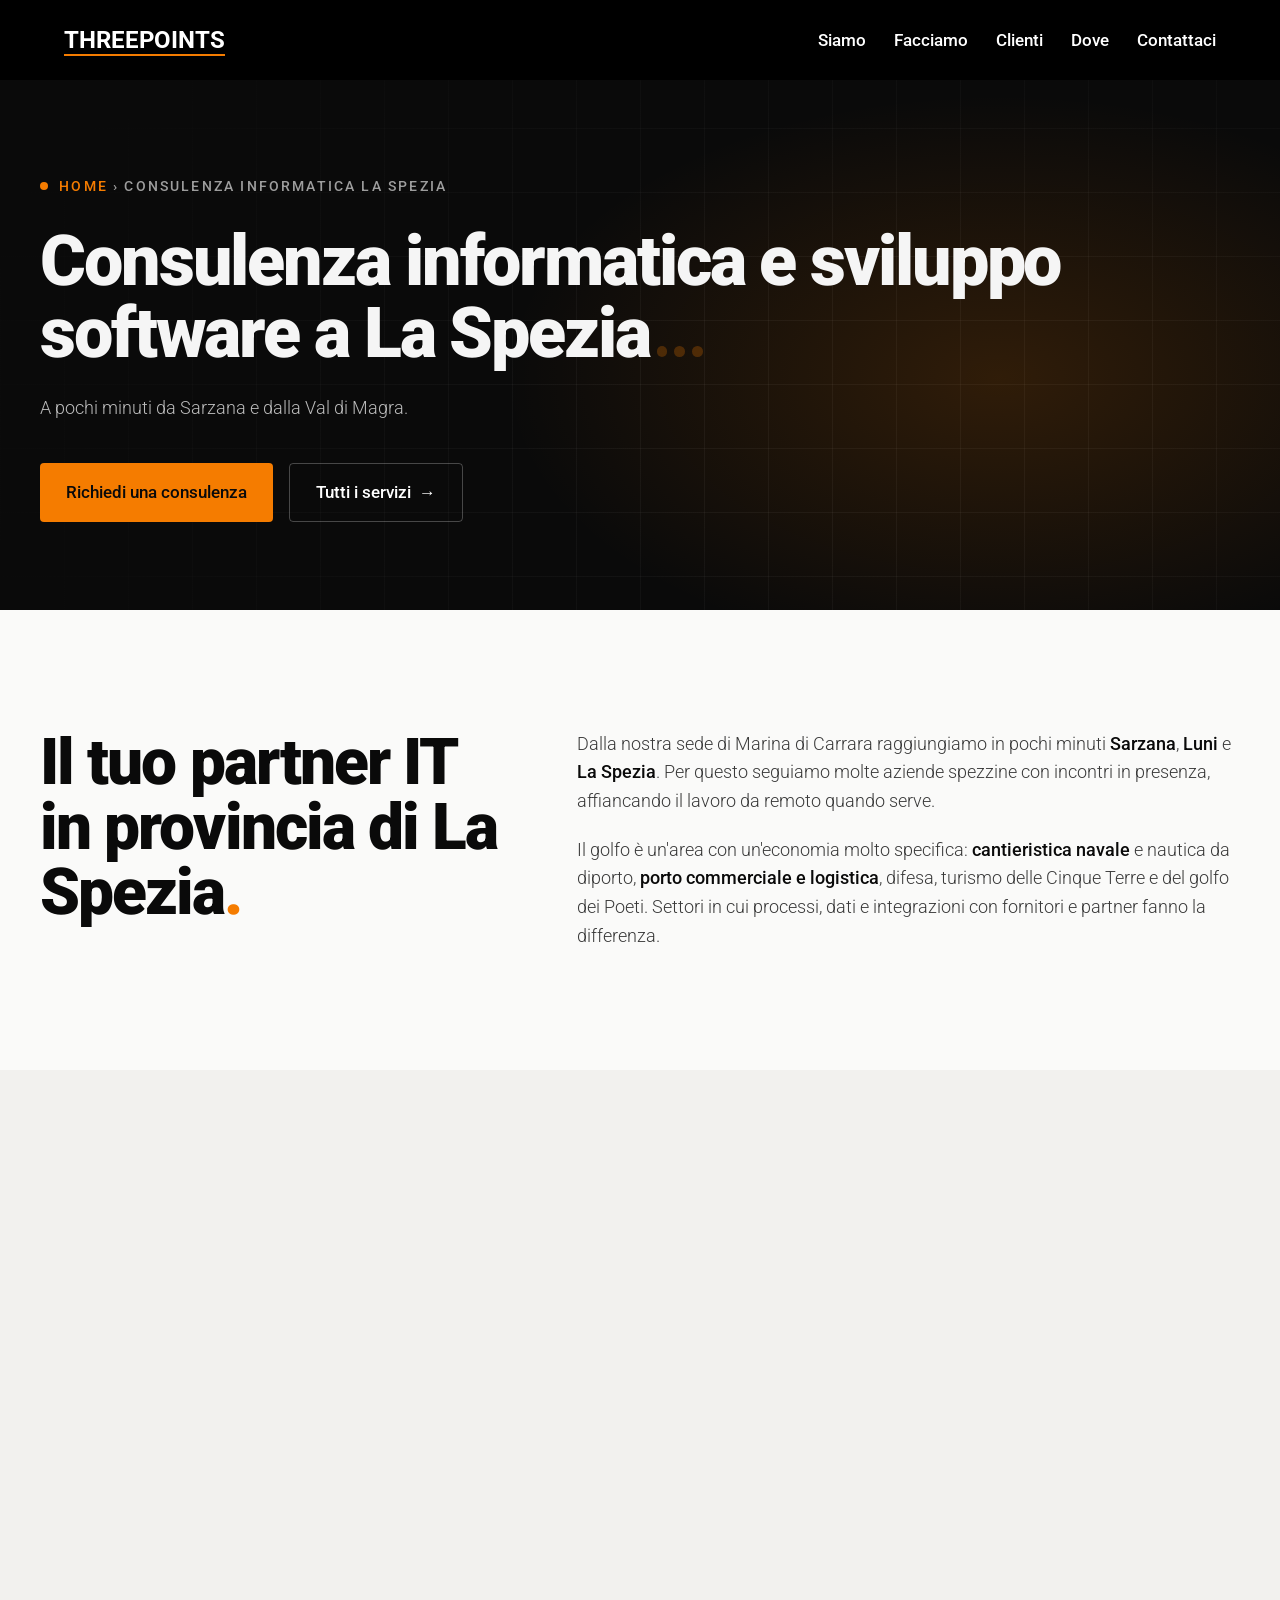
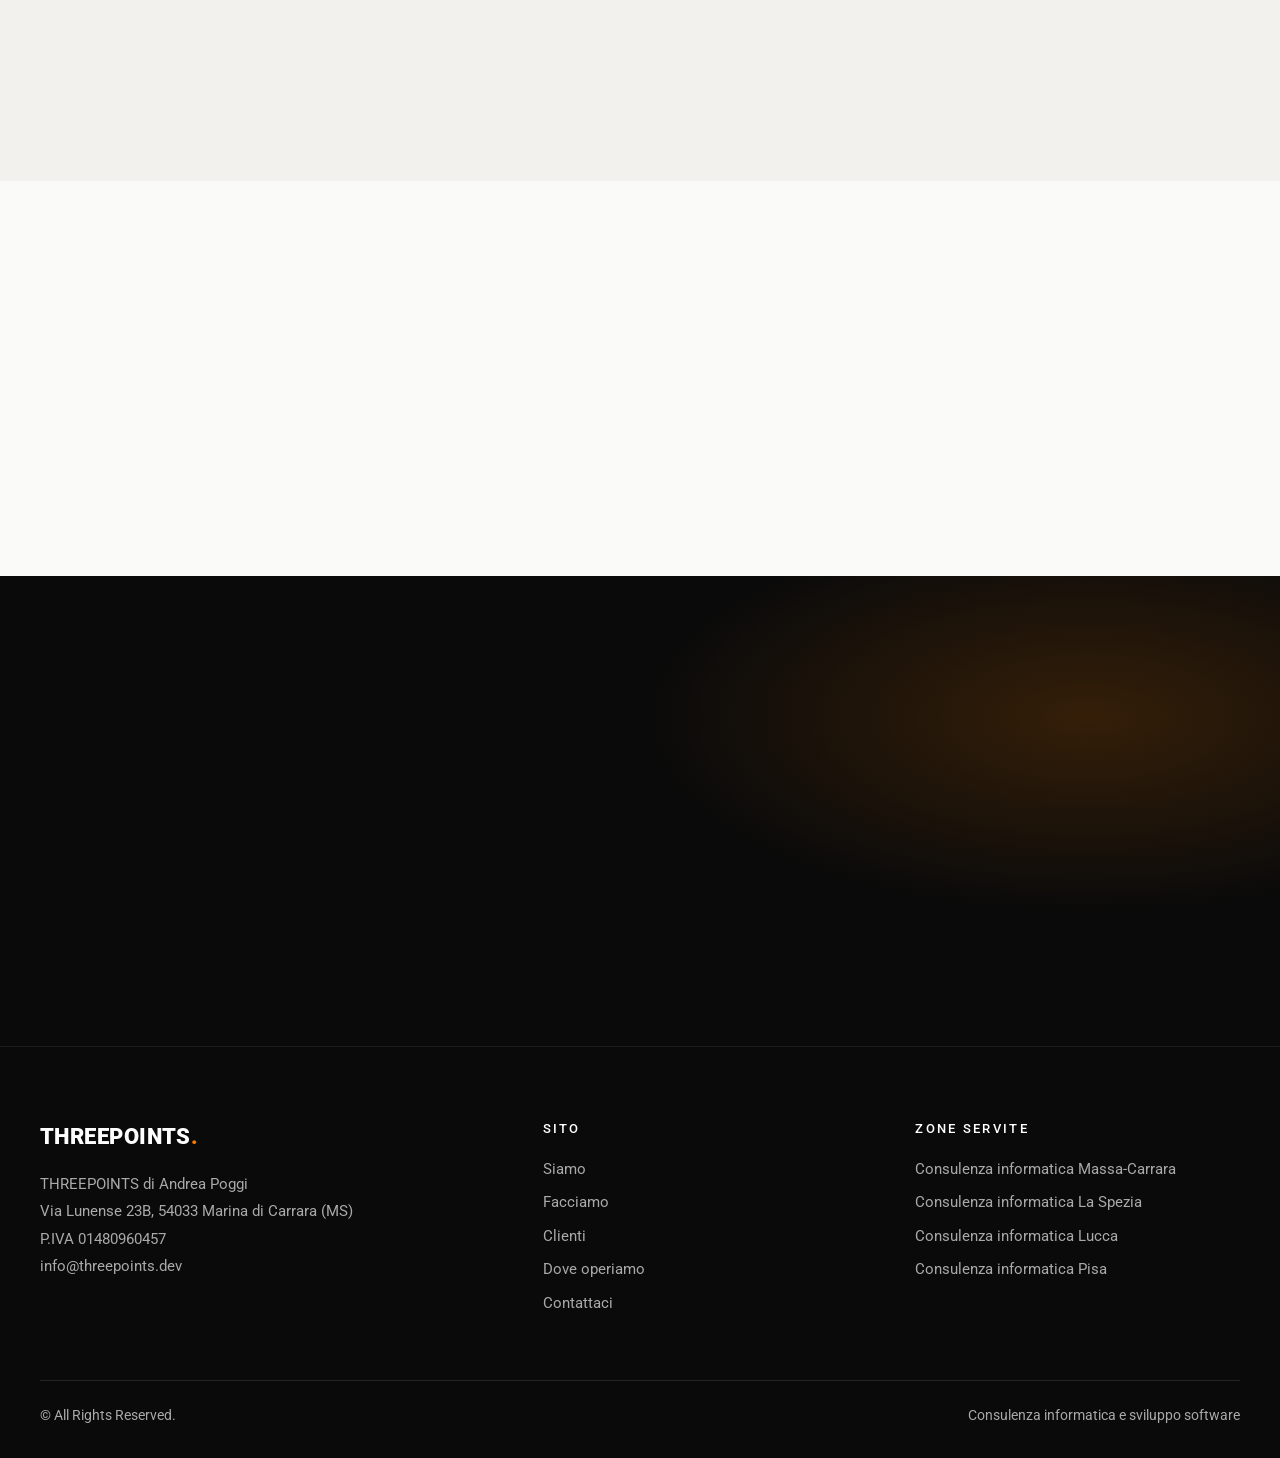
==== commit c13ca66b: "Ottimizzazione delle prestazioni: font locali, niente reflow forzato, CSS minificato - Roboto e Mate" ====
--- a/consulenza-informatica-la-spezia/index.html
+++ b/consulenza-informatica-la-spezia/index.html
@@ -88,12 +88,44 @@
     }
     </script>
 
-    <link rel="preconnect" href="https://fonts.googleapis.com" crossorigin>
-    <link rel="preconnect" href="https://fonts.gstatic.com" crossorigin>
-    <link rel="stylesheet"
-        href="https://fonts.googleapis.com/css2?family=Roboto:wght@300;400;500;700;900&display=swap">
-    <link rel="stylesheet"
-        href="https://fonts.googleapis.com/css2?family=Material+Symbols+Outlined:opsz,wght,FILL,GRAD@24,400,0,0&icon_names=close,menu&display=block" />
+    <!-- Font ospitati in locale: nessuna richiesta bloccante verso domini esterni -->
+    <link rel="preload" href="/fonts/roboto-latin.woff2" as="font" type="font/woff2" crossorigin>
+    <link rel="preload" href="/fonts/material-symbols.woff2" as="font" type="font/woff2" crossorigin>
+    <style>
+        @font-face {
+            font-family: 'Roboto';
+            font-style: normal;
+            font-weight: 300 900;
+            font-stretch: 100%;
+            font-display: swap;
+            src: url(/fonts/roboto-latin.woff2) format('woff2');
+            unicode-range: U+0000-00FF, U+0131, U+0152-0153, U+02BB-02BC, U+02C6, U+02DA, U+02DC, U+0304, U+0308, U+0329, U+2000-206F, U+20AC, U+2122, U+2191, U+2193, U+2212, U+2215, U+FEFF, U+FFFD;
+        }
+
+        @font-face {
+            font-family: 'Material Symbols Outlined';
+            font-style: normal;
+            font-weight: 400;
+            font-display: block;
+            src: url(/fonts/material-symbols.woff2) format('woff2');
+        }
+
+        .material-symbols-outlined {
+            font-family: 'Material Symbols Outlined';
+            font-weight: normal;
+            font-style: normal;
+            font-size: 24px;
+            line-height: 1;
+            letter-spacing: normal;
+            text-transform: none;
+            display: inline-block;
+            white-space: nowrap;
+            word-wrap: normal;
+            direction: ltr;
+            -webkit-font-feature-settings: 'liga';
+            -webkit-font-smoothing: antialiased;
+        }
+    </style>
 
     <!-- CSS di base (in index.html è inline insieme alla schermata di caricamento) -->
     <style>
@@ -109,7 +141,7 @@
         }
     </style>
 
-    <link rel="stylesheet" href="/styles.css">
+    <link rel="stylesheet" href="/styles.min.css">
     <script defer src="/script.js"></script>
 </head>
 
--- a/styles.min.css
+++ b/styles.min.css
@@ -0,0 +1 @@
+@keyframes enhancedZoomRotate{0%{transform:scale(1) rotate(0deg);opacity:.8}50%{transform:scale(1.3) rotate(180deg);opacity:1}to{transform:scale(1) rotate(360deg);opacity:.8}}@keyframes tpDot{0%,to{opacity:.25}40%{opacity:1}}@keyframes tpPulse{0%{transform:scale(1);opacity:.6}70%,to{transform:scale(2.6);opacity:0}}@keyframes tpRing{0%{transform:scale(.6);opacity:.6}to{transform:scale(1.5);opacity:0}}@keyframes tpRun{0%,to{transform:translate(50%,15.79%)}33.33%{transform:translate(85%,78.95%)}66.67%{transform:translate(15%,78.95%)}}:root{--tp-orange:#F57C00;--tp-orange-hi:#ff8f1f;--tp-ink:#0a0a0a;--tp-paper:#fafaf9;--tp-paper-2:#f2f1ee;--tp-line:rgba(10, 10, 10, .12);--tp-text:#3a3a3a;--tp-muted:#6b6b6b}html{scroll-behavior:smooth;scroll-padding-top:80px}body{background:var(--tp-paper);color:var(--tp-ink)}img{max-width:100%}.icon-container{animation:enhancedZoomRotate 1.5s infinite ease-in-out}#site-content{display:none}.navbar{position:fixed;top:0;width:100%;height:80px;background-color:#000;color:#fff;z-index:100}.navbar-content{display:flex;justify-content:space-between;align-items:center;height:100%;max-width:1200px;margin:0 auto;padding:0 24px}.logo a{font-size:1.5rem;font-weight:700;color:#fff;text-decoration:underline;text-decoration-color:var(--tp-orange);text-decoration-thickness:2px;text-underline-offset:6px}.menu-desktop{display:none}.menu-desktop a{position:relative;margin-left:1.75rem;color:#fff;font-size:1.05rem;font-weight:500;text-decoration:none}.menu-desktop a::after{content:"";position:absolute;left:0;right:0;bottom:-6px;height:2px;background:var(--tp-orange);transform:scaleX(0);transform-origin:left;transition:transform .25s ease}.menu-desktop a:hover::after{transform:scaleX(1)}.menu-mobile{display:block}.menu-toggle{background-color:#000;border:0;color:#fff;cursor:pointer;padding:10px;border-radius:5px}.menu-mobile-items{position:fixed;top:0;right:-100%;height:100%;width:80%;padding:20px;background-color:#000;box-shadow:-2px 0 5px rgba(0,0,0,.5);transition:right .3s ease;z-index:200}.menu-mobile-items.open{right:0}.menu-mobile-items a{display:block;padding:.75rem 0;color:#fff;font-size:1.2rem;text-decoration:none}.menu-mobile-items a:hover{background-color:rgba(255,255,255,.1)}.close-menu{background:0 0;border:0;color:#fff;font-size:2rem;cursor:pointer}.menu-mobile-footer{position:absolute;bottom:20px;left:0;width:100%;text-align:center;color:#fff}.menu-mobile-footer p{font-size:1rem}.menu-mobile-footer a{display:inline;padding:0;font-size:1rem;color:var(--tp-orange)}@media (min-width:759px){.menu-desktop{display:flex}.menu-mobile{display:none}}.btn,.hero-v2-btn{display:inline-flex;align-items:center;gap:8px;padding:15px 26px;border-radius:4px;font-size:1.05rem;font-weight:500;text-decoration:none;transition:background-color .2s ease,border-color .2s ease,color .2s ease,transform .2s ease}.btn.primary,.hero-v2-btn.primary{background:var(--tp-orange);color:var(--tp-ink)}.btn.primary:hover,.hero-v2-btn.primary:hover{background:var(--tp-orange-hi);transform:translateY(-2px)}.btn.ghost,.hero-v2-btn.ghost{border:1px solid rgba(255,255,255,.25);color:#fff}.btn.ghost:hover,.hero-v2-btn.ghost:hover{border-color:var(--tp-orange);color:var(--tp-orange)}.hero-v2{position:relative;min-height:100vh;padding:80px 24px 0;display:flex;flex-direction:column;color:#f5f5f5;overflow:hidden}.hero-v2::before{content:"";position:fixed;inset:0;z-index:-1;background:radial-gradient(55% 45%at 78% 42%,rgba(245,124,0,.16),transparent 70%),radial-gradient(ellipse at 70% 45%,transparent 20%,var(--tp-ink) 75%),url("data:image/svg+xml,%3Csvg xmlns='http://www.w3.org/2000/svg' width='64' height='64'%3E%3Cpath d='M0 .5H64M.5 0V64' stroke='%23fff' stroke-opacity='.045'/%3E%3C/svg%3E")0 0/64px 64px,var(--tp-ink);pointer-events:none}.hero-v2.is-offscreen::before{visibility:hidden}.hero-v2-inner{position:relative;flex:1;width:100%;max-width:1200px;margin:0 auto;padding:48px 0;display:grid;grid-template-columns:1.2fr .8fr;align-items:center;gap:48px}.hero-v2-eyebrow{display:block;font-size:.85rem;font-weight:500;letter-spacing:.16em;text-transform:uppercase;color:rgba(255,255,255,.6)}.hero-v2-eyebrow a{color:var(--tp-orange);text-decoration:none}.hero-v2-pulse,.hero-v2-pulse::after{border-radius:50%;background:var(--tp-orange)}.hero-v2-pulse{position:relative;display:inline-block;width:8px;height:8px;margin:0 6px 2px 0;vertical-align:middle}.hero-v2-pulse::after{content:"";position:absolute;inset:0;opacity:0}.done .hero-v2-pulse::after{animation:tpPulse 2s infinite ease-out}.hero-v2 h1{margin-top:28px;font-weight:inherit}.hero-v2-title{display:block;font-size:clamp(3rem,7vw,6.2rem);font-weight:900;line-height:.98;letter-spacing:-.03em}.hero-v2-title .line{display:block;overflow:hidden;padding-bottom:.06em;margin-bottom:-.06em}.hero-v2-title .line>span,.tp-dots i{display:inline-block}.tp-dots{display:inline-flex;gap:.1em;margin-left:.1em}.tp-dots i{width:.15em;height:.15em;border-radius:50%;background:var(--tp-orange);opacity:.25}.done .tp-dots i{animation:tpDot 1.8s infinite ease-in-out}.done .tp-dots i:nth-child(2){animation-delay:.25s}.done .tp-dots i:nth-child(3){animation-delay:.5s}.hero-v2-kicker{display:block;margin-top:22px;font-size:clamp(1.2rem,2.3vw,1.8rem);font-weight:300;color:var(--tp-orange)}.hero-v2-lead{margin-top:24px;max-width:34em;font-size:1.15rem;font-weight:300;color:rgba(255,255,255,.72)}.hero-v2-actions{display:flex;flex-wrap:wrap;gap:16px;margin-top:40px}.tp-stage{position:relative;width:100%;max-width:420px;margin-left:auto;aspect-ratio:400/380}.tp-stage svg{position:absolute;inset:0;width:100%;height:100%;overflow:visible}.tp-edge{fill:none;stroke:rgba(255,255,255,.22);stroke-width:1.5}.tp-node{fill:var(--tp-orange)}.tp-stage text{fill:rgba(255,255,255,.8);font-family:"Roboto",sans-serif;font-size:15px;font-weight:500;letter-spacing:.08em;text-transform:uppercase}.tp-ring,.tp-runner::before{position:absolute;border-radius:50%}.tp-ring{left:var(--x);top:var(--y);width:13%;aspect-ratio:1;margin:-6.5%0 0-6.5%;border:1.5px solid var(--tp-orange);opacity:0}.done .tp-ring{animation:tpRing 2.4s var(--delay, 0s) infinite ease-out}.tp-runner{position:absolute;inset:0;opacity:0;pointer-events:none}.done .tp-runner{opacity:1;animation:tpRun 7s linear infinite}.tp-runner::before{content:"";left:0;top:0;width:10px;height:10px;margin:-5px 0 0-5px;background:#fff}.hero-v2-strip{position:relative;margin:0-24px;padding:22px 24px;border-top:1px solid rgba(255,255,255,.1)}.hero-v2-strip ul{max-width:1200px;margin:0 auto;display:flex;flex-wrap:wrap;gap:8px 28px;list-style:none}.hero-v2-strip li{font-size:.95rem;color:rgba(255,255,255,.6)}.hero-v2-strip li::before{content:"";display:inline-block;width:5px;height:5px;margin:0 10px 2px 0;border-radius:50%;background:var(--tp-orange)}.pre [data-in=fade],.rv-wait{opacity:0}.pre [data-in=line]{transform:translateY(110%)}.hero-v2.is-offscreen *,.hero-v2.is-offscreen ::after,.hero-v2.is-offscreen ::before{animation-play-state:paused!important}.hero-v2.hero-v2-local{min-height:auto}.hero-v2-local .hero-v2-inner{grid-template-columns:1fr;padding:96px 0 88px}.hero-v2-local .hero-v2-title{font-size:clamp(2.4rem,5.5vw,4.6rem);line-height:1.02}.section{position:relative;padding:120px 24px;background:var(--tp-paper)}.section-inner{position:relative;max-width:1200px;margin:0 auto}.section.tone-2{background:var(--tp-paper-2)}.section.dark{background:var(--tp-ink);color:#f5f5f5;overflow:hidden}.section.has-grid{background:radial-gradient(ellipse at 85% 20%,transparent 10%,var(--tp-ink) 60%),url("data:image/svg+xml,%3Csvg xmlns='http://www.w3.org/2000/svg' width='64' height='64'%3E%3Cpath d='M0 .5H64M.5 0V64' stroke='%23fff' stroke-opacity='.045'/%3E%3C/svg%3E")0 0/64px 64px,var(--tp-ink)}.section-title{font-size:clamp(2.4rem,5vw,4rem);font-weight:900;line-height:1.02;letter-spacing:-.03em}.faq-list a,.prose a,.section-title .accent{color:var(--tp-orange)}.section-lead{margin-top:24px;max-width:40em;font-size:1.2rem;font-weight:300;color:var(--tp-muted)}.prose strong,.section-lead strong{font-weight:500;color:var(--tp-ink)}.contact .section-lead,.dark .section-lead{color:rgba(255,255,255,.7)}.contact .section-lead strong,.dark .section-lead strong{color:#fff}.split{display:grid;grid-template-columns:5fr 7fr;gap:64px;align-items:start}.prose p{font-size:1.12rem;font-weight:300;color:var(--tp-text)}.prose p+p{margin-top:20px}.prose .big{font-size:clamp(1.35rem,2.2vw,1.7rem);font-weight:400;line-height:1.45;color:var(--tp-ink)}.faq-list a,.prose a{font-weight:500;text-decoration:none}.prose a:hover{text-decoration:underline}.svc-grid{margin-top:64px;display:grid;grid-template-columns:repeat(3,1fr);border-top:1px solid var(--tp-line);border-left:1px solid var(--tp-line)}.svc{position:relative;padding:40px 32px 44px;border-right:1px solid var(--tp-line);border-bottom:1px solid var(--tp-line);transition:background-color .3s ease}.svc::before{content:"";position:absolute;left:-1px;right:-1px;top:-1px;height:3px;background:var(--tp-orange);transform:scaleX(0);transform-origin:left;transition:transform .35s ease}.svc:hover{background:#fff}.svc:hover::before{transform:scaleX(1)}.faq-list summary,.svc-top{display:flex;justify-content:space-between;align-items:center}.svc-top .material-symbols-outlined{font-size:40px;color:var(--tp-orange)}.svc-num{font-size:.85rem;font-weight:500;letter-spacing:.12em;color:var(--tp-muted)}.svc h3,.value h3{font-size:1.4rem;font-weight:700}.svc h3{margin-top:28px;line-height:1.25;letter-spacing:-.01em}.svc p,.value p{font-size:1.02rem;font-weight:300}.svc p{margin-top:12px;color:var(--tp-text)}.values{margin-top:64px;display:grid;grid-template-columns:repeat(2,1fr);gap:1px;background:rgba(255,255,255,.1);border:1px solid rgba(255,255,255,.1)}.value{display:grid;grid-template-columns:auto 1fr;gap:24px;padding:44px 40px;background:var(--tp-ink)}.value-icon{display:grid;place-items:center;width:56px;height:56px;border:1px solid rgba(245,124,0,.5);border-radius:50%;color:var(--tp-orange)}.value-icon .material-symbols-outlined{font-size:28px}.value h3{color:#fff}.value p{margin-top:10px;color:rgba(255,255,255,.68)}.clients{margin-top:64px;display:grid;grid-template-columns:repeat(2,1fr);gap:24px}.cliente-card{position:relative;display:flex;flex-direction:column;padding:36px 28px 32px;background:#fff;border:1px solid var(--tp-line);border-radius:6px;overflow:hidden;transition:transform .3s ease,box-shadow .3s ease}.case-facts::before,.cliente-card::before{content:"";position:absolute;inset:0 0 auto 0;height:4px;background:var(--client, var(--tp-orange))}#imolainformatica{--client:#13a538}#apuacom{--client:#e83f42}#tis{--client:#702F8A}#carrarayacht{--client:#a8774f}.cliente-card:hover{transform:translateY(-6px);box-shadow:0 18px 40px rgba(0,0,0,.08)}.cliente-card-logo-container{display:flex;align-items:center;height:64px}.cliente-logo{width:auto;max-width:170px;max-height:56px;height:auto}.cliente-logo-boxed{padding:8px 10px;border-radius:5px;background-color:#e7e7e7}.cliente-title,.place h3{margin-top:24px;font-size:1.4rem;font-weight:700}.cliente-description{flex:1;margin-top:12px;font-size:1rem;font-weight:300;color:var(--tp-text)}.badges{display:flex;flex-wrap:wrap;gap:8px;margin-top:24px}.badge{padding:5px 10px;border:1px solid var(--tp-line);border-radius:999px;background:var(--tp-paper);color:#444;font-size:.72rem;font-weight:500;letter-spacing:.06em;text-transform:uppercase}.places{margin-top:56px;display:grid;grid-template-columns:repeat(4,1fr);gap:24px}.place{padding:28px;background:#fff;border-top:3px solid var(--tp-orange);border-radius:0 0 6px 6px}.place .material-symbols-outlined,.remote .material-symbols-outlined{font-size:32px;color:var(--tp-orange)}.place h3{margin-top:14px;font-size:1.35rem}.place p,.remote p{font-weight:300;color:var(--tp-text)}.place p{margin-top:8px;font-size:.98rem}.remote{display:flex;align-items:flex-start;gap:20px;margin-top:40px;padding:28px 32px;border:1px dashed rgba(10,10,10,.25);border-radius:6px}.remote p{font-size:1.05rem}.faq-list{border-top:1px solid var(--tp-line)}.faq-list details{border-bottom:1px solid var(--tp-line)}.faq-list summary{gap:24px;padding:26px 0;font-size:1.2rem;font-weight:500;list-style:none;cursor:pointer}.faq-list summary::-webkit-details-marker{display:none}.faq-list summary::after{content:"+";font-size:1.8rem;font-weight:300;line-height:1;color:var(--tp-orange);transition:transform .25s ease}.faq-list details[open] summary::after{transform:rotate(45deg)}.checklist li,.faq-list details p{padding:0 48px 26px 0;font-size:1.05rem;font-weight:300;color:var(--tp-text)}.contact{background:radial-gradient(50% 60%at 85% 30%,rgba(245,124,0,.18),transparent 70%),var(--tp-ink);color:#f5f5f5;overflow:hidden}.contact .section-title{max-width:12em;font-size:clamp(2.6rem,6vw,5rem)}.contact-actions{display:flex;flex-wrap:wrap;align-items:center;gap:16px 32px;margin-top:40px}.contact-mail{padding-bottom:4px;border-bottom:1px solid rgba(255,255,255,.3);color:#fff;font-size:clamp(1.2rem,2.6vw,1.7rem);font-weight:300;text-decoration:none;transition:color .2s ease,border-color .2s ease}.contact-mail:hover{border-color:var(--tp-orange)}.checklist{margin-top:8px;list-style:none;border-top:1px solid var(--tp-line)}.checklist li{display:flex;gap:16px;padding:18px 0;border-bottom:1px solid var(--tp-line);font-size:1.08rem}.checklist li::before{content:"";flex:0 0 8px;height:8px;margin-top:.6em;border-radius:50%;background:var(--tp-orange)}.towns{display:flex;flex-wrap:wrap;gap:8px}.cliente-link{align-self:flex-start;margin-top:24px;padding-bottom:2px;border-bottom:1px solid var(--tp-orange);color:var(--tp-ink);font-weight:500;text-decoration:none;transition:color .2s ease}.cliente-link:hover,.contact-mail:hover{color:var(--tp-orange)}.case-summary{padding-top:80px}.case-facts{position:relative;display:grid;grid-template-columns:auto 1fr;align-items:center;gap:48px;padding:36px 40px;background:#fff;border:1px solid var(--tp-line);border-radius:6px;overflow:hidden}.case-facts-logo img{display:block;width:auto;max-width:180px;height:auto}.case-facts dl,.case-stats{display:grid;grid-template-columns:repeat(4,1fr);gap:24px}.case-facts dt{font-size:.75rem;font-weight:500;letter-spacing:.14em;text-transform:uppercase;color:var(--tp-muted)}.case-facts dd{margin-top:6px;font-size:1.05rem;font-weight:500;line-height:1.4}.case-stats{margin-top:24px;grid-template-columns:repeat(3,1fr);list-style:none}.stat{padding:28px 32px;border-top:3px solid var(--tp-orange);background:var(--tp-paper-2);border-radius:0 0 6px 6px}.stat strong{display:block;font-size:clamp(2.6rem,5vw,3.8rem);font-weight:900;line-height:1;letter-spacing:-.03em}.arch-item small,.stat span{display:block;margin-top:12px;color:var(--tp-text)}.prose .checklist+.badges{margin-top:32px}.prose .checklist+p{margin-top:24px}.steps{margin-top:64px;display:grid;grid-template-columns:repeat(5,1fr);gap:1px;list-style:none;background:rgba(255,255,255,.1);border:1px solid rgba(255,255,255,.1)}.steps.steps-3{grid-template-columns:repeat(3,1fr)}.steps li{padding:36px 28px 40px;background:var(--tp-ink)}.step-num{font-size:.85rem;font-weight:500;letter-spacing:.12em;color:var(--tp-orange)}.steps h3{margin-top:20px;font-size:1.25rem;font-weight:700;line-height:1.25}.arch-item small,.arch-notes p,.stat span,.steps p{font-size:1rem;font-weight:300}.steps p{margin-top:12px;color:rgba(255,255,255,.68)}.steps h3,.steps strong{color:#fff}.arch{margin-top:64px;display:grid;gap:12px}.arch-layer{display:grid;grid-template-columns:140px 1fr;align-items:center;gap:24px}.arch-label{font-size:.75rem;font-weight:500;letter-spacing:.14em;text-transform:uppercase;color:var(--tp-muted)}.arch-items{display:flex;flex-wrap:wrap;gap:8px;list-style:none}.arch-item{flex:1 1 0;min-width:150px;padding:14px 16px;background:#fff;border:1px solid var(--tp-line);border-radius:6px;font-size:.98rem;font-weight:500;line-height:1.35}.arch-item small{margin-top:4px;font-size:.82rem;color:var(--tp-muted)}.arch-layer.services .arch-items,.arch-notes{display:grid;grid-template-columns:repeat(3,1fr)}.arch-layer.services .arch-item{min-width:0;border-top:3px solid var(--tp-orange)}.arch-item.poc{background:var(--tp-ink);border-color:var(--tp-ink);color:#fff}.arch-layer.services .arch-item.poc{border-top-color:var(--tp-orange)}.arch-item.poc small,.steps strong{font-weight:500}.arch-layer.bus .arch-item{background:rgba(245,124,0,.08);border:1px dashed var(--tp-orange)}.arch-layer.external .arch-item{background:var(--tp-paper-2);font-weight:400;color:var(--tp-text)}.arch figcaption{margin-top:8px;font-size:.9rem;color:var(--tp-muted)}.arch-notes{margin-top:56px;grid-template-columns:repeat(2,1fr);gap:40px;padding-top:40px;border-top:1px solid var(--tp-line)}.arch-notes h3{font-size:1.2rem;font-weight:700}.arch-notes p{margin-top:10px;color:var(--tp-text)}.footer,.footer a{color:rgba(255,255,255,.65)}.footer{padding:72px 24px 32px;background:var(--tp-ink);border-top:1px solid rgba(255,255,255,.08)}.footer-inner{display:grid;grid-template-columns:1.4fr 1fr 1fr;gap:48px;max-width:1200px;margin:0 auto}.footer-brand{font-size:1.4rem;font-weight:900;letter-spacing:.02em;color:#fff}.arch-item.poc small,.footer a:hover,.footer-brand span{color:var(--tp-orange)}.footer address{margin-top:16px;font-size:.95rem;font-style:normal;line-height:1.8}.footer-heading{margin-bottom:16px;font-size:.8rem;font-weight:500;letter-spacing:.18em;text-transform:uppercase;color:#fff}.footer ul{list-style:none}.footer li{margin-bottom:8px}.footer a{font-size:.95rem;text-decoration:none;transition:color .2s ease}.footer-bottom{display:flex;flex-wrap:wrap;justify-content:space-between;gap:12px;max-width:1200px;margin:56px auto 0;padding-top:24px;border-top:1px solid rgba(255,255,255,.1);font-size:.85rem}@media (max-width:1000px){.svc-grid{grid-template-columns:repeat(2,1fr)}.clients{grid-template-columns:1fr}.places{grid-template-columns:repeat(2,1fr)}.case-facts{grid-template-columns:1fr;gap:28px}.case-facts dl,.steps{grid-template-columns:repeat(2,1fr)}.arch-notes,.split{grid-template-columns:1fr;gap:28px}.split{gap:32px}.footer-inner{grid-template-columns:1fr 1fr}.footer-inner>div{grid-column:1/-1}}@media (max-width:900px){.hero-v2-inner{grid-template-columns:1fr;gap:24px;padding:40px 0 32px}.tp-stage{max-width:260px;margin:0 auto}.hero-v2-strip li{font-size:.85rem}}@media (max-width:700px){.section{padding:88px 20px}.arch-layer.services .arch-items,.case-stats,.places,.steps,.steps.steps-3,.svc-grid,.values{grid-template-columns:1fr}.case-facts{padding:28px 24px}.arch-layer{grid-template-columns:1fr;gap:8px}.arch-item{min-width:calc(50% - 4px)}.value{grid-template-columns:1fr;padding:32px 24px}.remote{flex-direction:column}.faq-list details p{padding-right:0}.footer-inner{grid-template-columns:1fr}}@media (prefers-reduced-motion:reduce){html{scroll-behavior:auto}.done .hero-v2-pulse::after,.done .tp-dots i,.done .tp-ring{animation:none}.done .tp-runner{display:none}}
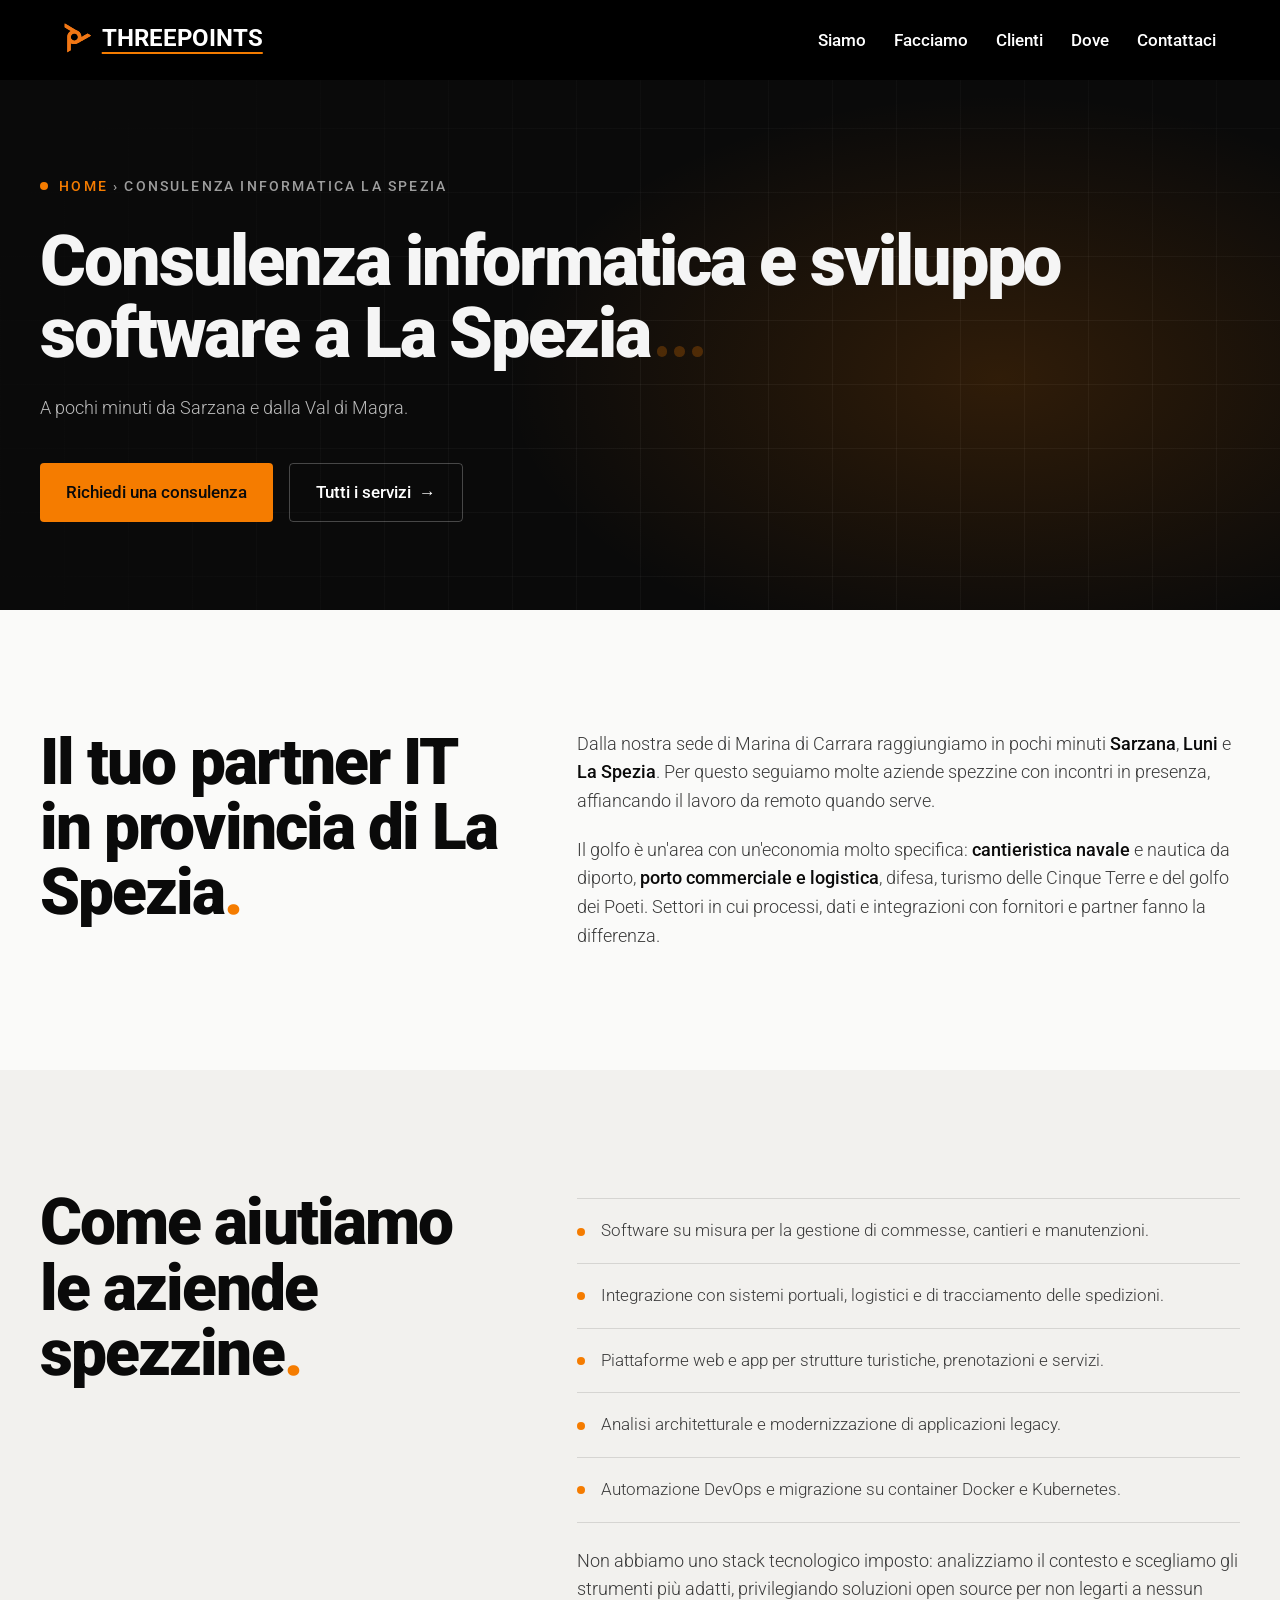
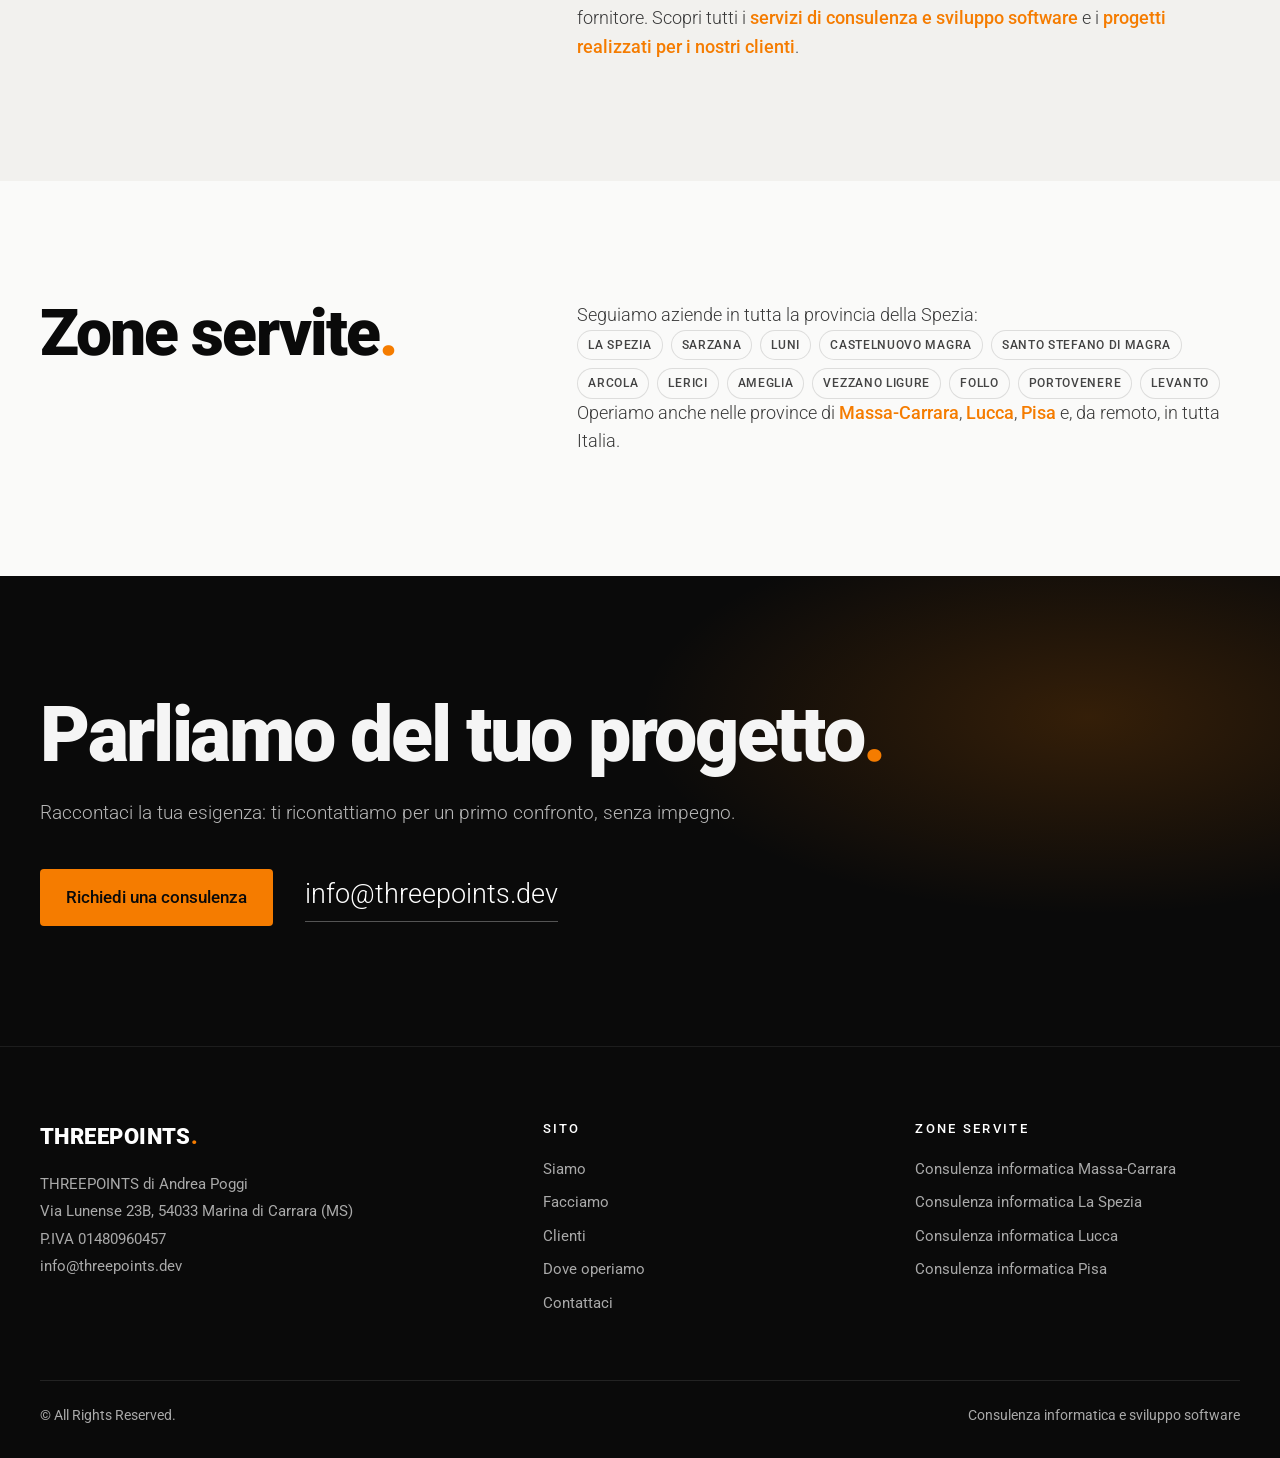
==== commit cb71b0a9: "Aggiornata favicon" ====
--- a/consulenza-informatica-la-spezia/index.html
+++ b/consulenza-informatica-la-spezia/index.html
@@ -24,7 +24,8 @@
     <meta property="og:url" content="https://threepoints.dev/consulenza-informatica-la-spezia/" />
     <meta name="twitter:card" content="summary_large_image">
 
-    <link rel="icon" href="/images/favicon.png" />
+    <link rel="icon" type="image/svg+xml" href="/images/logo-mark.svg" />
+    <link rel="icon" type="image/png" href="/images/favicon.png" />
 
     <script type="application/ld+json">
     {
@@ -150,7 +151,7 @@
         <div class="navbar-content">
             <div class="logo">
                 <strong>
-                    <a href="/">THREEPOINTS</a>
+                    <a href="/"><img src="/images/logo-mark.svg" alt="" class="logo-mark" width="28" height="30" />THREEPOINTS</a>
                 </strong>
             </div>
             <div class="menu-desktop">
--- a/styles.min.css
+++ b/styles.min.css
@@ -1 +1 @@
-@keyframes enhancedZoomRotate{0%{transform:scale(1) rotate(0deg);opacity:.8}50%{transform:scale(1.3) rotate(180deg);opacity:1}to{transform:scale(1) rotate(360deg);opacity:.8}}@keyframes tpDot{0%,to{opacity:.25}40%{opacity:1}}@keyframes tpPulse{0%{transform:scale(1);opacity:.6}70%,to{transform:scale(2.6);opacity:0}}@keyframes tpRing{0%{transform:scale(.6);opacity:.6}to{transform:scale(1.5);opacity:0}}@keyframes tpRun{0%,to{transform:translate(50%,15.79%)}33.33%{transform:translate(85%,78.95%)}66.67%{transform:translate(15%,78.95%)}}:root{--tp-orange:#F57C00;--tp-orange-hi:#ff8f1f;--tp-ink:#0a0a0a;--tp-paper:#fafaf9;--tp-paper-2:#f2f1ee;--tp-line:rgba(10, 10, 10, .12);--tp-text:#3a3a3a;--tp-muted:#6b6b6b}html{scroll-behavior:smooth;scroll-padding-top:80px}body{background:var(--tp-paper);color:var(--tp-ink)}img{max-width:100%}.icon-container{animation:enhancedZoomRotate 1.5s infinite ease-in-out}#site-content{display:none}.navbar{position:fixed;top:0;width:100%;height:80px;background-color:#000;color:#fff;z-index:100}.navbar-content{display:flex;justify-content:space-between;align-items:center;height:100%;max-width:1200px;margin:0 auto;padding:0 24px}.logo a{font-size:1.5rem;font-weight:700;color:#fff;text-decoration:underline;text-decoration-color:var(--tp-orange);text-decoration-thickness:2px;text-underline-offset:6px}.menu-desktop{display:none}.menu-desktop a{position:relative;margin-left:1.75rem;color:#fff;font-size:1.05rem;font-weight:500;text-decoration:none}.menu-desktop a::after{content:"";position:absolute;left:0;right:0;bottom:-6px;height:2px;background:var(--tp-orange);transform:scaleX(0);transform-origin:left;transition:transform .25s ease}.menu-desktop a:hover::after{transform:scaleX(1)}.menu-mobile{display:block}.menu-toggle{background-color:#000;border:0;color:#fff;cursor:pointer;padding:10px;border-radius:5px}.menu-mobile-items{position:fixed;top:0;right:-100%;height:100%;width:80%;padding:20px;background-color:#000;box-shadow:-2px 0 5px rgba(0,0,0,.5);transition:right .3s ease;z-index:200}.menu-mobile-items.open{right:0}.menu-mobile-items a{display:block;padding:.75rem 0;color:#fff;font-size:1.2rem;text-decoration:none}.menu-mobile-items a:hover{background-color:rgba(255,255,255,.1)}.close-menu{background:0 0;border:0;color:#fff;font-size:2rem;cursor:pointer}.menu-mobile-footer{position:absolute;bottom:20px;left:0;width:100%;text-align:center;color:#fff}.menu-mobile-footer p{font-size:1rem}.menu-mobile-footer a{display:inline;padding:0;font-size:1rem;color:var(--tp-orange)}@media (min-width:759px){.menu-desktop{display:flex}.menu-mobile{display:none}}.btn,.hero-v2-btn{display:inline-flex;align-items:center;gap:8px;padding:15px 26px;border-radius:4px;font-size:1.05rem;font-weight:500;text-decoration:none;transition:background-color .2s ease,border-color .2s ease,color .2s ease,transform .2s ease}.btn.primary,.hero-v2-btn.primary{background:var(--tp-orange);color:var(--tp-ink)}.btn.primary:hover,.hero-v2-btn.primary:hover{background:var(--tp-orange-hi);transform:translateY(-2px)}.btn.ghost,.hero-v2-btn.ghost{border:1px solid rgba(255,255,255,.25);color:#fff}.btn.ghost:hover,.hero-v2-btn.ghost:hover{border-color:var(--tp-orange);color:var(--tp-orange)}.hero-v2{position:relative;min-height:100vh;padding:80px 24px 0;display:flex;flex-direction:column;color:#f5f5f5;overflow:hidden}.hero-v2::before{content:"";position:fixed;inset:0;z-index:-1;background:radial-gradient(55% 45%at 78% 42%,rgba(245,124,0,.16),transparent 70%),radial-gradient(ellipse at 70% 45%,transparent 20%,var(--tp-ink) 75%),url("data:image/svg+xml,%3Csvg xmlns='http://www.w3.org/2000/svg' width='64' height='64'%3E%3Cpath d='M0 .5H64M.5 0V64' stroke='%23fff' stroke-opacity='.045'/%3E%3C/svg%3E")0 0/64px 64px,var(--tp-ink);pointer-events:none}.hero-v2.is-offscreen::before{visibility:hidden}.hero-v2-inner{position:relative;flex:1;width:100%;max-width:1200px;margin:0 auto;padding:48px 0;display:grid;grid-template-columns:1.2fr .8fr;align-items:center;gap:48px}.hero-v2-eyebrow{display:block;font-size:.85rem;font-weight:500;letter-spacing:.16em;text-transform:uppercase;color:rgba(255,255,255,.6)}.hero-v2-eyebrow a{color:var(--tp-orange);text-decoration:none}.hero-v2-pulse,.hero-v2-pulse::after{border-radius:50%;background:var(--tp-orange)}.hero-v2-pulse{position:relative;display:inline-block;width:8px;height:8px;margin:0 6px 2px 0;vertical-align:middle}.hero-v2-pulse::after{content:"";position:absolute;inset:0;opacity:0}.done .hero-v2-pulse::after{animation:tpPulse 2s infinite ease-out}.hero-v2 h1{margin-top:28px;font-weight:inherit}.hero-v2-title{display:block;font-size:clamp(3rem,7vw,6.2rem);font-weight:900;line-height:.98;letter-spacing:-.03em}.hero-v2-title .line{display:block;overflow:hidden;padding-bottom:.06em;margin-bottom:-.06em}.hero-v2-title .line>span,.tp-dots i{display:inline-block}.tp-dots{display:inline-flex;gap:.1em;margin-left:.1em}.tp-dots i{width:.15em;height:.15em;border-radius:50%;background:var(--tp-orange);opacity:.25}.done .tp-dots i{animation:tpDot 1.8s infinite ease-in-out}.done .tp-dots i:nth-child(2){animation-delay:.25s}.done .tp-dots i:nth-child(3){animation-delay:.5s}.hero-v2-kicker{display:block;margin-top:22px;font-size:clamp(1.2rem,2.3vw,1.8rem);font-weight:300;color:var(--tp-orange)}.hero-v2-lead{margin-top:24px;max-width:34em;font-size:1.15rem;font-weight:300;color:rgba(255,255,255,.72)}.hero-v2-actions{display:flex;flex-wrap:wrap;gap:16px;margin-top:40px}.tp-stage{position:relative;width:100%;max-width:420px;margin-left:auto;aspect-ratio:400/380}.tp-stage svg{position:absolute;inset:0;width:100%;height:100%;overflow:visible}.tp-edge{fill:none;stroke:rgba(255,255,255,.22);stroke-width:1.5}.tp-node{fill:var(--tp-orange)}.tp-stage text{fill:rgba(255,255,255,.8);font-family:"Roboto",sans-serif;font-size:15px;font-weight:500;letter-spacing:.08em;text-transform:uppercase}.tp-ring,.tp-runner::before{position:absolute;border-radius:50%}.tp-ring{left:var(--x);top:var(--y);width:13%;aspect-ratio:1;margin:-6.5%0 0-6.5%;border:1.5px solid var(--tp-orange);opacity:0}.done .tp-ring{animation:tpRing 2.4s var(--delay, 0s) infinite ease-out}.tp-runner{position:absolute;inset:0;opacity:0;pointer-events:none}.done .tp-runner{opacity:1;animation:tpRun 7s linear infinite}.tp-runner::before{content:"";left:0;top:0;width:10px;height:10px;margin:-5px 0 0-5px;background:#fff}.hero-v2-strip{position:relative;margin:0-24px;padding:22px 24px;border-top:1px solid rgba(255,255,255,.1)}.hero-v2-strip ul{max-width:1200px;margin:0 auto;display:flex;flex-wrap:wrap;gap:8px 28px;list-style:none}.hero-v2-strip li{font-size:.95rem;color:rgba(255,255,255,.6)}.hero-v2-strip li::before{content:"";display:inline-block;width:5px;height:5px;margin:0 10px 2px 0;border-radius:50%;background:var(--tp-orange)}.pre [data-in=fade],.rv-wait{opacity:0}.pre [data-in=line]{transform:translateY(110%)}.hero-v2.is-offscreen *,.hero-v2.is-offscreen ::after,.hero-v2.is-offscreen ::before{animation-play-state:paused!important}.hero-v2.hero-v2-local{min-height:auto}.hero-v2-local .hero-v2-inner{grid-template-columns:1fr;padding:96px 0 88px}.hero-v2-local .hero-v2-title{font-size:clamp(2.4rem,5.5vw,4.6rem);line-height:1.02}.section{position:relative;padding:120px 24px;background:var(--tp-paper)}.section-inner{position:relative;max-width:1200px;margin:0 auto}.section.tone-2{background:var(--tp-paper-2)}.section.dark{background:var(--tp-ink);color:#f5f5f5;overflow:hidden}.section.has-grid{background:radial-gradient(ellipse at 85% 20%,transparent 10%,var(--tp-ink) 60%),url("data:image/svg+xml,%3Csvg xmlns='http://www.w3.org/2000/svg' width='64' height='64'%3E%3Cpath d='M0 .5H64M.5 0V64' stroke='%23fff' stroke-opacity='.045'/%3E%3C/svg%3E")0 0/64px 64px,var(--tp-ink)}.section-title{font-size:clamp(2.4rem,5vw,4rem);font-weight:900;line-height:1.02;letter-spacing:-.03em}.faq-list a,.prose a,.section-title .accent{color:var(--tp-orange)}.section-lead{margin-top:24px;max-width:40em;font-size:1.2rem;font-weight:300;color:var(--tp-muted)}.prose strong,.section-lead strong{font-weight:500;color:var(--tp-ink)}.contact .section-lead,.dark .section-lead{color:rgba(255,255,255,.7)}.contact .section-lead strong,.dark .section-lead strong{color:#fff}.split{display:grid;grid-template-columns:5fr 7fr;gap:64px;align-items:start}.prose p{font-size:1.12rem;font-weight:300;color:var(--tp-text)}.prose p+p{margin-top:20px}.prose .big{font-size:clamp(1.35rem,2.2vw,1.7rem);font-weight:400;line-height:1.45;color:var(--tp-ink)}.faq-list a,.prose a{font-weight:500;text-decoration:none}.prose a:hover{text-decoration:underline}.svc-grid{margin-top:64px;display:grid;grid-template-columns:repeat(3,1fr);border-top:1px solid var(--tp-line);border-left:1px solid var(--tp-line)}.svc{position:relative;padding:40px 32px 44px;border-right:1px solid var(--tp-line);border-bottom:1px solid var(--tp-line);transition:background-color .3s ease}.svc::before{content:"";position:absolute;left:-1px;right:-1px;top:-1px;height:3px;background:var(--tp-orange);transform:scaleX(0);transform-origin:left;transition:transform .35s ease}.svc:hover{background:#fff}.svc:hover::before{transform:scaleX(1)}.faq-list summary,.svc-top{display:flex;justify-content:space-between;align-items:center}.svc-top .material-symbols-outlined{font-size:40px;color:var(--tp-orange)}.svc-num{font-size:.85rem;font-weight:500;letter-spacing:.12em;color:var(--tp-muted)}.svc h3,.value h3{font-size:1.4rem;font-weight:700}.svc h3{margin-top:28px;line-height:1.25;letter-spacing:-.01em}.svc p,.value p{font-size:1.02rem;font-weight:300}.svc p{margin-top:12px;color:var(--tp-text)}.values{margin-top:64px;display:grid;grid-template-columns:repeat(2,1fr);gap:1px;background:rgba(255,255,255,.1);border:1px solid rgba(255,255,255,.1)}.value{display:grid;grid-template-columns:auto 1fr;gap:24px;padding:44px 40px;background:var(--tp-ink)}.value-icon{display:grid;place-items:center;width:56px;height:56px;border:1px solid rgba(245,124,0,.5);border-radius:50%;color:var(--tp-orange)}.value-icon .material-symbols-outlined{font-size:28px}.value h3{color:#fff}.value p{margin-top:10px;color:rgba(255,255,255,.68)}.clients{margin-top:64px;display:grid;grid-template-columns:repeat(2,1fr);gap:24px}.cliente-card{position:relative;display:flex;flex-direction:column;padding:36px 28px 32px;background:#fff;border:1px solid var(--tp-line);border-radius:6px;overflow:hidden;transition:transform .3s ease,box-shadow .3s ease}.case-facts::before,.cliente-card::before{content:"";position:absolute;inset:0 0 auto 0;height:4px;background:var(--client, var(--tp-orange))}#imolainformatica{--client:#13a538}#apuacom{--client:#e83f42}#tis{--client:#702F8A}#carrarayacht{--client:#a8774f}.cliente-card:hover{transform:translateY(-6px);box-shadow:0 18px 40px rgba(0,0,0,.08)}.cliente-card-logo-container{display:flex;align-items:center;height:64px}.cliente-logo{width:auto;max-width:170px;max-height:56px;height:auto}.cliente-logo-boxed{padding:8px 10px;border-radius:5px;background-color:#e7e7e7}.cliente-title,.place h3{margin-top:24px;font-size:1.4rem;font-weight:700}.cliente-description{flex:1;margin-top:12px;font-size:1rem;font-weight:300;color:var(--tp-text)}.badges{display:flex;flex-wrap:wrap;gap:8px;margin-top:24px}.badge{padding:5px 10px;border:1px solid var(--tp-line);border-radius:999px;background:var(--tp-paper);color:#444;font-size:.72rem;font-weight:500;letter-spacing:.06em;text-transform:uppercase}.places{margin-top:56px;display:grid;grid-template-columns:repeat(4,1fr);gap:24px}.place{padding:28px;background:#fff;border-top:3px solid var(--tp-orange);border-radius:0 0 6px 6px}.place .material-symbols-outlined,.remote .material-symbols-outlined{font-size:32px;color:var(--tp-orange)}.place h3{margin-top:14px;font-size:1.35rem}.place p,.remote p{font-weight:300;color:var(--tp-text)}.place p{margin-top:8px;font-size:.98rem}.remote{display:flex;align-items:flex-start;gap:20px;margin-top:40px;padding:28px 32px;border:1px dashed rgba(10,10,10,.25);border-radius:6px}.remote p{font-size:1.05rem}.faq-list{border-top:1px solid var(--tp-line)}.faq-list details{border-bottom:1px solid var(--tp-line)}.faq-list summary{gap:24px;padding:26px 0;font-size:1.2rem;font-weight:500;list-style:none;cursor:pointer}.faq-list summary::-webkit-details-marker{display:none}.faq-list summary::after{content:"+";font-size:1.8rem;font-weight:300;line-height:1;color:var(--tp-orange);transition:transform .25s ease}.faq-list details[open] summary::after{transform:rotate(45deg)}.checklist li,.faq-list details p{padding:0 48px 26px 0;font-size:1.05rem;font-weight:300;color:var(--tp-text)}.contact{background:radial-gradient(50% 60%at 85% 30%,rgba(245,124,0,.18),transparent 70%),var(--tp-ink);color:#f5f5f5;overflow:hidden}.contact .section-title{max-width:12em;font-size:clamp(2.6rem,6vw,5rem)}.contact-actions{display:flex;flex-wrap:wrap;align-items:center;gap:16px 32px;margin-top:40px}.contact-mail{padding-bottom:4px;border-bottom:1px solid rgba(255,255,255,.3);color:#fff;font-size:clamp(1.2rem,2.6vw,1.7rem);font-weight:300;text-decoration:none;transition:color .2s ease,border-color .2s ease}.contact-mail:hover{border-color:var(--tp-orange)}.checklist{margin-top:8px;list-style:none;border-top:1px solid var(--tp-line)}.checklist li{display:flex;gap:16px;padding:18px 0;border-bottom:1px solid var(--tp-line);font-size:1.08rem}.checklist li::before{content:"";flex:0 0 8px;height:8px;margin-top:.6em;border-radius:50%;background:var(--tp-orange)}.towns{display:flex;flex-wrap:wrap;gap:8px}.cliente-link{align-self:flex-start;margin-top:24px;padding-bottom:2px;border-bottom:1px solid var(--tp-orange);color:var(--tp-ink);font-weight:500;text-decoration:none;transition:color .2s ease}.cliente-link:hover,.contact-mail:hover{color:var(--tp-orange)}.case-summary{padding-top:80px}.case-facts{position:relative;display:grid;grid-template-columns:auto 1fr;align-items:center;gap:48px;padding:36px 40px;background:#fff;border:1px solid var(--tp-line);border-radius:6px;overflow:hidden}.case-facts-logo img{display:block;width:auto;max-width:180px;height:auto}.case-facts dl,.case-stats{display:grid;grid-template-columns:repeat(4,1fr);gap:24px}.case-facts dt{font-size:.75rem;font-weight:500;letter-spacing:.14em;text-transform:uppercase;color:var(--tp-muted)}.case-facts dd{margin-top:6px;font-size:1.05rem;font-weight:500;line-height:1.4}.case-stats{margin-top:24px;grid-template-columns:repeat(3,1fr);list-style:none}.stat{padding:28px 32px;border-top:3px solid var(--tp-orange);background:var(--tp-paper-2);border-radius:0 0 6px 6px}.stat strong{display:block;font-size:clamp(2.6rem,5vw,3.8rem);font-weight:900;line-height:1;letter-spacing:-.03em}.arch-item small,.stat span{display:block;margin-top:12px;color:var(--tp-text)}.prose .checklist+.badges{margin-top:32px}.prose .checklist+p{margin-top:24px}.steps{margin-top:64px;display:grid;grid-template-columns:repeat(5,1fr);gap:1px;list-style:none;background:rgba(255,255,255,.1);border:1px solid rgba(255,255,255,.1)}.steps.steps-3{grid-template-columns:repeat(3,1fr)}.steps li{padding:36px 28px 40px;background:var(--tp-ink)}.step-num{font-size:.85rem;font-weight:500;letter-spacing:.12em;color:var(--tp-orange)}.steps h3{margin-top:20px;font-size:1.25rem;font-weight:700;line-height:1.25}.arch-item small,.arch-notes p,.stat span,.steps p{font-size:1rem;font-weight:300}.steps p{margin-top:12px;color:rgba(255,255,255,.68)}.steps h3,.steps strong{color:#fff}.arch{margin-top:64px;display:grid;gap:12px}.arch-layer{display:grid;grid-template-columns:140px 1fr;align-items:center;gap:24px}.arch-label{font-size:.75rem;font-weight:500;letter-spacing:.14em;text-transform:uppercase;color:var(--tp-muted)}.arch-items{display:flex;flex-wrap:wrap;gap:8px;list-style:none}.arch-item{flex:1 1 0;min-width:150px;padding:14px 16px;background:#fff;border:1px solid var(--tp-line);border-radius:6px;font-size:.98rem;font-weight:500;line-height:1.35}.arch-item small{margin-top:4px;font-size:.82rem;color:var(--tp-muted)}.arch-layer.services .arch-items,.arch-notes{display:grid;grid-template-columns:repeat(3,1fr)}.arch-layer.services .arch-item{min-width:0;border-top:3px solid var(--tp-orange)}.arch-item.poc{background:var(--tp-ink);border-color:var(--tp-ink);color:#fff}.arch-layer.services .arch-item.poc{border-top-color:var(--tp-orange)}.arch-item.poc small,.steps strong{font-weight:500}.arch-layer.bus .arch-item{background:rgba(245,124,0,.08);border:1px dashed var(--tp-orange)}.arch-layer.external .arch-item{background:var(--tp-paper-2);font-weight:400;color:var(--tp-text)}.arch figcaption{margin-top:8px;font-size:.9rem;color:var(--tp-muted)}.arch-notes{margin-top:56px;grid-template-columns:repeat(2,1fr);gap:40px;padding-top:40px;border-top:1px solid var(--tp-line)}.arch-notes h3{font-size:1.2rem;font-weight:700}.arch-notes p{margin-top:10px;color:var(--tp-text)}.footer,.footer a{color:rgba(255,255,255,.65)}.footer{padding:72px 24px 32px;background:var(--tp-ink);border-top:1px solid rgba(255,255,255,.08)}.footer-inner{display:grid;grid-template-columns:1.4fr 1fr 1fr;gap:48px;max-width:1200px;margin:0 auto}.footer-brand{font-size:1.4rem;font-weight:900;letter-spacing:.02em;color:#fff}.arch-item.poc small,.footer a:hover,.footer-brand span{color:var(--tp-orange)}.footer address{margin-top:16px;font-size:.95rem;font-style:normal;line-height:1.8}.footer-heading{margin-bottom:16px;font-size:.8rem;font-weight:500;letter-spacing:.18em;text-transform:uppercase;color:#fff}.footer ul{list-style:none}.footer li{margin-bottom:8px}.footer a{font-size:.95rem;text-decoration:none;transition:color .2s ease}.footer-bottom{display:flex;flex-wrap:wrap;justify-content:space-between;gap:12px;max-width:1200px;margin:56px auto 0;padding-top:24px;border-top:1px solid rgba(255,255,255,.1);font-size:.85rem}@media (max-width:1000px){.svc-grid{grid-template-columns:repeat(2,1fr)}.clients{grid-template-columns:1fr}.places{grid-template-columns:repeat(2,1fr)}.case-facts{grid-template-columns:1fr;gap:28px}.case-facts dl,.steps{grid-template-columns:repeat(2,1fr)}.arch-notes,.split{grid-template-columns:1fr;gap:28px}.split{gap:32px}.footer-inner{grid-template-columns:1fr 1fr}.footer-inner>div{grid-column:1/-1}}@media (max-width:900px){.hero-v2-inner{grid-template-columns:1fr;gap:24px;padding:40px 0 32px}.tp-stage{max-width:260px;margin:0 auto}.hero-v2-strip li{font-size:.85rem}}@media (max-width:700px){.section{padding:88px 20px}.arch-layer.services .arch-items,.case-stats,.places,.steps,.steps.steps-3,.svc-grid,.values{grid-template-columns:1fr}.case-facts{padding:28px 24px}.arch-layer{grid-template-columns:1fr;gap:8px}.arch-item{min-width:calc(50% - 4px)}.value{grid-template-columns:1fr;padding:32px 24px}.remote{flex-direction:column}.faq-list details p{padding-right:0}.footer-inner{grid-template-columns:1fr}}@media (prefers-reduced-motion:reduce){html{scroll-behavior:auto}.done .hero-v2-pulse::after,.done .tp-dots i,.done .tp-ring{animation:none}.done .tp-runner{display:none}}+@keyframes enhancedZoomRotate{0%{transform:scale(1) rotate(0deg);opacity:.8}50%{transform:scale(1.3) rotate(180deg);opacity:1}to{transform:scale(1) rotate(360deg);opacity:.8}}@keyframes tpDot{0%,to{opacity:.25}40%{opacity:1}}@keyframes tpPulse{0%{transform:scale(1);opacity:.6}70%,to{transform:scale(2.6);opacity:0}}@keyframes tpRing{0%{transform:scale(.6);opacity:.6}to{transform:scale(1.5);opacity:0}}@keyframes tpRun{0%,to{transform:translate(50%,15.79%)}33.33%{transform:translate(85%,78.95%)}66.67%{transform:translate(15%,78.95%)}}:root{--tp-orange:#F57C00;--tp-orange-hi:#ff8f1f;--tp-ink:#0a0a0a;--tp-paper:#fafaf9;--tp-paper-2:#f2f1ee;--tp-line:rgba(10, 10, 10, .12);--tp-text:#3a3a3a;--tp-muted:#6b6b6b}html{scroll-behavior:smooth;scroll-padding-top:80px}body{background:var(--tp-paper);color:var(--tp-ink)}img{max-width:100%}.icon-container{animation:enhancedZoomRotate 1.5s infinite ease-in-out}#site-content{display:none}.navbar{position:fixed;top:0;width:100%;height:80px;background-color:#000;color:#fff;z-index:100}.navbar-content{display:flex;justify-content:space-between;align-items:center;height:100%;max-width:1200px;margin:0 auto;padding:0 24px}.logo a{font-size:1.5rem;font-weight:700;color:#fff;text-decoration:underline;text-decoration-color:var(--tp-orange);text-decoration-thickness:2px;text-underline-offset:6px;display:inline-flex;align-items:center;gap:.6rem}.logo-mark{height:1.9rem;width:auto}.menu-desktop{display:none}.menu-desktop a{position:relative;margin-left:1.75rem;color:#fff;font-size:1.05rem;font-weight:500;text-decoration:none}.menu-desktop a::after{content:"";position:absolute;left:0;right:0;bottom:-6px;height:2px;background:var(--tp-orange);transform:scaleX(0);transform-origin:left;transition:transform .25s ease}.menu-desktop a:hover::after{transform:scaleX(1)}.menu-mobile{display:block}.menu-toggle{background-color:#000;border:0;color:#fff;cursor:pointer;padding:10px;border-radius:5px}.menu-mobile-items{position:fixed;top:0;right:-100%;height:100%;width:80%;padding:20px;background-color:#000;box-shadow:-2px 0 5px rgba(0,0,0,.5);transition:right .3s ease;z-index:200}.menu-mobile-items.open{right:0}.menu-mobile-items a{display:block;padding:.75rem 0;color:#fff;font-size:1.2rem;text-decoration:none}.menu-mobile-items a:hover{background-color:rgba(255,255,255,.1)}.close-menu{background:0 0;border:0;color:#fff;font-size:2rem;cursor:pointer}.menu-mobile-footer{position:absolute;bottom:20px;left:0;width:100%;text-align:center;color:#fff}.menu-mobile-footer p{font-size:1rem}.menu-mobile-footer a{display:inline;padding:0;font-size:1rem;color:var(--tp-orange)}@media (min-width:759px){.menu-desktop{display:flex}.menu-mobile{display:none}}.btn,.hero-v2-btn{display:inline-flex;align-items:center;gap:8px;padding:15px 26px;border-radius:4px;font-size:1.05rem;font-weight:500;text-decoration:none;transition:background-color .2s ease,border-color .2s ease,color .2s ease,transform .2s ease}.btn.primary,.hero-v2-btn.primary{background:var(--tp-orange);color:var(--tp-ink)}.btn.primary:hover,.hero-v2-btn.primary:hover{background:var(--tp-orange-hi);transform:translateY(-2px)}.btn.ghost,.hero-v2-btn.ghost{border:1px solid rgba(255,255,255,.25);color:#fff}.btn.ghost:hover,.hero-v2-btn.ghost:hover{border-color:var(--tp-orange);color:var(--tp-orange)}.hero-v2{position:relative;min-height:100vh;padding:80px 24px 0;display:flex;flex-direction:column;color:#f5f5f5;overflow:hidden}.hero-v2::before{content:"";position:fixed;inset:0;z-index:-1;background:radial-gradient(55% 45%at 78% 42%,rgba(245,124,0,.16),transparent 70%),radial-gradient(ellipse at 70% 45%,transparent 20%,var(--tp-ink) 75%),url("data:image/svg+xml,%3Csvg xmlns='http://www.w3.org/2000/svg' width='64' height='64'%3E%3Cpath d='M0 .5H64M.5 0V64' stroke='%23fff' stroke-opacity='.045'/%3E%3C/svg%3E")0 0/64px 64px,var(--tp-ink);pointer-events:none}.hero-v2.is-offscreen::before{visibility:hidden}.hero-v2-inner{position:relative;flex:1;width:100%;max-width:1200px;margin:0 auto;padding:48px 0;display:grid;grid-template-columns:1.2fr .8fr;align-items:center;gap:48px}.hero-v2-eyebrow{display:block;font-size:.85rem;font-weight:500;letter-spacing:.16em;text-transform:uppercase;color:rgba(255,255,255,.6)}.hero-v2-eyebrow a{color:var(--tp-orange);text-decoration:none}.hero-v2-pulse,.hero-v2-pulse::after{border-radius:50%;background:var(--tp-orange)}.hero-v2-pulse{position:relative;display:inline-block;width:8px;height:8px;margin:0 6px 2px 0;vertical-align:middle}.hero-v2-pulse::after{content:"";position:absolute;inset:0;opacity:0}.done .hero-v2-pulse::after{animation:tpPulse 2s infinite ease-out}.hero-v2 h1{margin-top:28px;font-weight:inherit}.hero-v2-title{display:block;font-size:clamp(3rem,7vw,6.2rem);font-weight:900;line-height:.98;letter-spacing:-.03em}.hero-v2-title .line{display:block;overflow:hidden;padding-bottom:.06em;margin-bottom:-.06em}.hero-v2-title .line>span,.tp-dots i{display:inline-block}.tp-dots{display:inline-flex;gap:.1em;margin-left:.1em}.tp-dots i{width:.15em;height:.15em;border-radius:50%;background:var(--tp-orange);opacity:.25}.done .tp-dots i{animation:tpDot 1.8s infinite ease-in-out}.done .tp-dots i:nth-child(2){animation-delay:.25s}.done .tp-dots i:nth-child(3){animation-delay:.5s}.hero-v2-kicker{display:block;margin-top:22px;font-size:clamp(1.2rem,2.3vw,1.8rem);font-weight:300;color:var(--tp-orange)}.hero-v2-lead{margin-top:24px;max-width:34em;font-size:1.15rem;font-weight:300;color:rgba(255,255,255,.72)}.hero-v2-actions{display:flex;flex-wrap:wrap;gap:16px;margin-top:40px}.tp-stage{position:relative;width:100%;max-width:420px;margin-left:auto;aspect-ratio:400/380}.tp-stage svg{position:absolute;inset:0;width:100%;height:100%;overflow:visible}.tp-edge{fill:none;stroke:rgba(255,255,255,.22);stroke-width:1.5}.tp-node{fill:var(--tp-orange)}.tp-stage text{fill:rgba(255,255,255,.8);font-family:"Roboto",sans-serif;font-size:15px;font-weight:500;letter-spacing:.08em;text-transform:uppercase}.tp-ring,.tp-runner::before{position:absolute;border-radius:50%}.tp-ring{left:var(--x);top:var(--y);width:13%;aspect-ratio:1;margin:-6.5%0 0-6.5%;border:1.5px solid var(--tp-orange);opacity:0}.done .tp-ring{animation:tpRing 2.4s var(--delay, 0s) infinite ease-out}.tp-runner{position:absolute;inset:0;opacity:0;pointer-events:none}.done .tp-runner{opacity:1;animation:tpRun 7s linear infinite}.tp-runner::before{content:"";left:0;top:0;width:10px;height:10px;margin:-5px 0 0-5px;background:#fff}.hero-v2-strip{position:relative;margin:0-24px;padding:22px 24px;border-top:1px solid rgba(255,255,255,.1)}.hero-v2-strip ul{max-width:1200px;margin:0 auto;display:flex;flex-wrap:wrap;gap:8px 28px;list-style:none}.hero-v2-strip li{font-size:.95rem;color:rgba(255,255,255,.6)}.hero-v2-strip li::before{content:"";display:inline-block;width:5px;height:5px;margin:0 10px 2px 0;border-radius:50%;background:var(--tp-orange)}.pre [data-in=fade],.rv-wait{opacity:0}.pre [data-in=line]{transform:translateY(110%)}.hero-v2.is-offscreen *,.hero-v2.is-offscreen ::after,.hero-v2.is-offscreen ::before{animation-play-state:paused!important}.hero-v2.hero-v2-local{min-height:auto}.hero-v2-local .hero-v2-inner{grid-template-columns:1fr;padding:96px 0 88px}.hero-v2-local .hero-v2-title{font-size:clamp(2.4rem,5.5vw,4.6rem);line-height:1.02}.section{position:relative;padding:120px 24px;background:var(--tp-paper)}.section-inner{position:relative;max-width:1200px;margin:0 auto}.section.tone-2{background:var(--tp-paper-2)}.section.dark{background:var(--tp-ink);color:#f5f5f5;overflow:hidden}.section.has-grid{background:radial-gradient(ellipse at 85% 20%,transparent 10%,var(--tp-ink) 60%),url("data:image/svg+xml,%3Csvg xmlns='http://www.w3.org/2000/svg' width='64' height='64'%3E%3Cpath d='M0 .5H64M.5 0V64' stroke='%23fff' stroke-opacity='.045'/%3E%3C/svg%3E")0 0/64px 64px,var(--tp-ink)}.section-title{font-size:clamp(2.4rem,5vw,4rem);font-weight:900;line-height:1.02;letter-spacing:-.03em}.faq-list a,.prose a,.section-title .accent{color:var(--tp-orange)}.section-lead{margin-top:24px;max-width:40em;font-size:1.2rem;font-weight:300;color:var(--tp-muted)}.prose strong,.section-lead strong{font-weight:500;color:var(--tp-ink)}.contact .section-lead,.dark .section-lead{color:rgba(255,255,255,.7)}.contact .section-lead strong,.dark .section-lead strong{color:#fff}.split{display:grid;grid-template-columns:5fr 7fr;gap:64px;align-items:start}.prose p{font-size:1.12rem;font-weight:300;color:var(--tp-text)}.prose p+p{margin-top:20px}.prose .big{font-size:clamp(1.35rem,2.2vw,1.7rem);font-weight:400;line-height:1.45;color:var(--tp-ink)}.faq-list a,.prose a{font-weight:500;text-decoration:none}.prose a:hover{text-decoration:underline}.svc-grid{margin-top:64px;display:grid;grid-template-columns:repeat(3,1fr);border-top:1px solid var(--tp-line);border-left:1px solid var(--tp-line)}.svc{position:relative;padding:40px 32px 44px;border-right:1px solid var(--tp-line);border-bottom:1px solid var(--tp-line);transition:background-color .3s ease}.svc::before{content:"";position:absolute;left:-1px;right:-1px;top:-1px;height:3px;background:var(--tp-orange);transform:scaleX(0);transform-origin:left;transition:transform .35s ease}.svc:hover{background:#fff}.svc:hover::before{transform:scaleX(1)}.faq-list summary,.svc-top{display:flex;justify-content:space-between;align-items:center}.svc-top .material-symbols-outlined{font-size:40px;color:var(--tp-orange)}.svc-num{font-size:.85rem;font-weight:500;letter-spacing:.12em;color:var(--tp-muted)}.svc h3,.value h3{font-size:1.4rem;font-weight:700}.svc h3{margin-top:28px;line-height:1.25;letter-spacing:-.01em}.svc p,.value p{font-size:1.02rem;font-weight:300}.svc p{margin-top:12px;color:var(--tp-text)}.values{margin-top:64px;display:grid;grid-template-columns:repeat(2,1fr);gap:1px;background:rgba(255,255,255,.1);border:1px solid rgba(255,255,255,.1)}.value{display:grid;grid-template-columns:auto 1fr;gap:24px;padding:44px 40px;background:var(--tp-ink)}.value-icon{display:grid;place-items:center;width:56px;height:56px;border:1px solid rgba(245,124,0,.5);border-radius:50%;color:var(--tp-orange)}.value-icon .material-symbols-outlined{font-size:28px}.value h3{color:#fff}.value p{margin-top:10px;color:rgba(255,255,255,.68)}.clients{margin-top:64px;display:grid;grid-template-columns:repeat(2,1fr);gap:24px}.cliente-card{position:relative;display:flex;flex-direction:column;padding:36px 28px 32px;background:#fff;border:1px solid var(--tp-line);border-radius:6px;overflow:hidden;transition:transform .3s ease,box-shadow .3s ease}.case-facts::before,.cliente-card::before{content:"";position:absolute;inset:0 0 auto 0;height:4px;background:var(--client, var(--tp-orange))}#imolainformatica{--client:#13a538}#apuacom{--client:#e83f42}#tis{--client:#702F8A}#carrarayacht{--client:#a8774f}.cliente-card:hover{transform:translateY(-6px);box-shadow:0 18px 40px rgba(0,0,0,.08)}.cliente-card-logo-container{display:flex;align-items:center;height:64px}.cliente-logo{width:auto;max-width:170px;max-height:56px;height:auto}.cliente-logo-boxed{padding:8px 10px;border-radius:5px;background-color:#e7e7e7}.cliente-title,.place h3{margin-top:24px;font-size:1.4rem;font-weight:700}.cliente-description{flex:1;margin-top:12px;font-size:1rem;font-weight:300;color:var(--tp-text)}.badges{display:flex;flex-wrap:wrap;gap:8px;margin-top:24px}.badge{padding:5px 10px;border:1px solid var(--tp-line);border-radius:999px;background:var(--tp-paper);color:#444;font-size:.72rem;font-weight:500;letter-spacing:.06em;text-transform:uppercase}.places{margin-top:56px;display:grid;grid-template-columns:repeat(4,1fr);gap:24px}.place{padding:28px;background:#fff;border-top:3px solid var(--tp-orange);border-radius:0 0 6px 6px}.place .material-symbols-outlined,.remote .material-symbols-outlined{font-size:32px;color:var(--tp-orange)}.place h3{margin-top:14px;font-size:1.35rem}.place p,.remote p{font-weight:300;color:var(--tp-text)}.place p{margin-top:8px;font-size:.98rem}.remote{display:flex;align-items:flex-start;gap:20px;margin-top:40px;padding:28px 32px;border:1px dashed rgba(10,10,10,.25);border-radius:6px}.remote p{font-size:1.05rem}.faq-list{border-top:1px solid var(--tp-line)}.faq-list details{border-bottom:1px solid var(--tp-line)}.faq-list summary{gap:24px;padding:26px 0;font-size:1.2rem;font-weight:500;list-style:none;cursor:pointer}.faq-list summary::-webkit-details-marker{display:none}.faq-list summary::after{content:"+";font-size:1.8rem;font-weight:300;line-height:1;color:var(--tp-orange);transition:transform .25s ease}.faq-list details[open] summary::after{transform:rotate(45deg)}.checklist li,.faq-list details p{padding:0 48px 26px 0;font-size:1.05rem;font-weight:300;color:var(--tp-text)}.contact{background:radial-gradient(50% 60%at 85% 30%,rgba(245,124,0,.18),transparent 70%),var(--tp-ink);color:#f5f5f5;overflow:hidden}.contact .section-title{max-width:12em;font-size:clamp(2.6rem,6vw,5rem)}.contact-actions{display:flex;flex-wrap:wrap;align-items:center;gap:16px 32px;margin-top:40px}.contact-mail{padding-bottom:4px;border-bottom:1px solid rgba(255,255,255,.3);color:#fff;font-size:clamp(1.2rem,2.6vw,1.7rem);font-weight:300;text-decoration:none;transition:color .2s ease,border-color .2s ease}.contact-mail:hover{border-color:var(--tp-orange)}.checklist{margin-top:8px;list-style:none;border-top:1px solid var(--tp-line)}.checklist li{display:flex;gap:16px;padding:18px 0;border-bottom:1px solid var(--tp-line);font-size:1.08rem}.checklist li::before{content:"";flex:0 0 8px;height:8px;margin-top:.6em;border-radius:50%;background:var(--tp-orange)}.towns{display:flex;flex-wrap:wrap;gap:8px}.cliente-link{align-self:flex-start;margin-top:24px;padding-bottom:2px;border-bottom:1px solid var(--tp-orange);color:var(--tp-ink);font-weight:500;text-decoration:none;transition:color .2s ease}.cliente-link:hover,.contact-mail:hover{color:var(--tp-orange)}.case-summary{padding-top:80px}.case-facts{position:relative;display:grid;grid-template-columns:auto 1fr;align-items:center;gap:48px;padding:36px 40px;background:#fff;border:1px solid var(--tp-line);border-radius:6px;overflow:hidden}.case-facts-logo img{display:block;width:auto;max-width:180px;height:auto}.case-facts dl,.case-stats{display:grid;grid-template-columns:repeat(4,1fr);gap:24px}.case-facts dt{font-size:.75rem;font-weight:500;letter-spacing:.14em;text-transform:uppercase;color:var(--tp-muted)}.case-facts dd{margin-top:6px;font-size:1.05rem;font-weight:500;line-height:1.4}.case-stats{margin-top:24px;grid-template-columns:repeat(3,1fr);list-style:none}.stat{padding:28px 32px;border-top:3px solid var(--tp-orange);background:var(--tp-paper-2);border-radius:0 0 6px 6px}.stat strong{display:block;font-size:clamp(2.6rem,5vw,3.8rem);font-weight:900;line-height:1;letter-spacing:-.03em}.arch-item small,.stat span{display:block;margin-top:12px;color:var(--tp-text)}.prose .checklist+.badges{margin-top:32px}.prose .checklist+p{margin-top:24px}.steps{margin-top:64px;display:grid;grid-template-columns:repeat(5,1fr);gap:1px;list-style:none;background:rgba(255,255,255,.1);border:1px solid rgba(255,255,255,.1)}.steps.steps-3{grid-template-columns:repeat(3,1fr)}.steps li{padding:36px 28px 40px;background:var(--tp-ink)}.step-num{font-size:.85rem;font-weight:500;letter-spacing:.12em;color:var(--tp-orange)}.steps h3{margin-top:20px;font-size:1.25rem;font-weight:700;line-height:1.25}.arch-item small,.arch-notes p,.stat span,.steps p{font-size:1rem;font-weight:300}.steps p{margin-top:12px;color:rgba(255,255,255,.68)}.steps h3,.steps strong{color:#fff}.arch{margin-top:64px;display:grid;gap:12px}.arch-layer{display:grid;grid-template-columns:140px 1fr;align-items:center;gap:24px}.arch-label{font-size:.75rem;font-weight:500;letter-spacing:.14em;text-transform:uppercase;color:var(--tp-muted)}.arch-items{display:flex;flex-wrap:wrap;gap:8px;list-style:none}.arch-item{flex:1 1 0;min-width:150px;padding:14px 16px;background:#fff;border:1px solid var(--tp-line);border-radius:6px;font-size:.98rem;font-weight:500;line-height:1.35}.arch-item small{margin-top:4px;font-size:.82rem;color:var(--tp-muted)}.arch-layer.services .arch-items,.arch-notes{display:grid;grid-template-columns:repeat(3,1fr)}.arch-layer.services .arch-item{min-width:0;border-top:3px solid var(--tp-orange)}.arch-item.poc{background:var(--tp-ink);border-color:var(--tp-ink);color:#fff}.arch-layer.services .arch-item.poc{border-top-color:var(--tp-orange)}.arch-item.poc small,.steps strong{font-weight:500}.arch-layer.bus .arch-item{background:rgba(245,124,0,.08);border:1px dashed var(--tp-orange)}.arch-layer.external .arch-item{background:var(--tp-paper-2);font-weight:400;color:var(--tp-text)}.arch figcaption{margin-top:8px;font-size:.9rem;color:var(--tp-muted)}.arch-notes{margin-top:56px;grid-template-columns:repeat(2,1fr);gap:40px;padding-top:40px;border-top:1px solid var(--tp-line)}.arch-notes h3{font-size:1.2rem;font-weight:700}.arch-notes p{margin-top:10px;color:var(--tp-text)}.footer,.footer a{color:rgba(255,255,255,.65)}.footer{padding:72px 24px 32px;background:var(--tp-ink);border-top:1px solid rgba(255,255,255,.08)}.footer-inner{display:grid;grid-template-columns:1.4fr 1fr 1fr;gap:48px;max-width:1200px;margin:0 auto}.footer-brand{font-size:1.4rem;font-weight:900;letter-spacing:.02em;color:#fff}.arch-item.poc small,.footer a:hover,.footer-brand span{color:var(--tp-orange)}.footer address{margin-top:16px;font-size:.95rem;font-style:normal;line-height:1.8}.footer-heading{margin-bottom:16px;font-size:.8rem;font-weight:500;letter-spacing:.18em;text-transform:uppercase;color:#fff}.footer ul{list-style:none}.footer li{margin-bottom:8px}.footer a{font-size:.95rem;text-decoration:none;transition:color .2s ease}.footer-bottom{display:flex;flex-wrap:wrap;justify-content:space-between;gap:12px;max-width:1200px;margin:56px auto 0;padding-top:24px;border-top:1px solid rgba(255,255,255,.1);font-size:.85rem}@media (max-width:1000px){.svc-grid{grid-template-columns:repeat(2,1fr)}.clients{grid-template-columns:1fr}.places{grid-template-columns:repeat(2,1fr)}.case-facts{grid-template-columns:1fr;gap:28px}.case-facts dl,.steps{grid-template-columns:repeat(2,1fr)}.arch-notes,.split{grid-template-columns:1fr;gap:28px}.split{gap:32px}.footer-inner{grid-template-columns:1fr 1fr}.footer-inner>div{grid-column:1/-1}}@media (max-width:900px){.hero-v2-inner{grid-template-columns:1fr;gap:24px;padding:40px 0 32px}.tp-stage{max-width:260px;margin:0 auto}.hero-v2-strip li{font-size:.85rem}}@media (max-width:700px){.section{padding:88px 20px}.arch-layer.services .arch-items,.case-stats,.places,.steps,.steps.steps-3,.svc-grid,.values{grid-template-columns:1fr}.case-facts{padding:28px 24px}.arch-layer{grid-template-columns:1fr;gap:8px}.arch-item{min-width:calc(50% - 4px)}.value{grid-template-columns:1fr;padding:32px 24px}.remote{flex-direction:column}.faq-list details p{padding-right:0}.footer-inner{grid-template-columns:1fr}}@media (prefers-reduced-motion:reduce){html{scroll-behavior:auto}.done .hero-v2-pulse::after,.done .tp-dots i,.done .tp-ring{animation:none}.done .tp-runner{display:none}}
